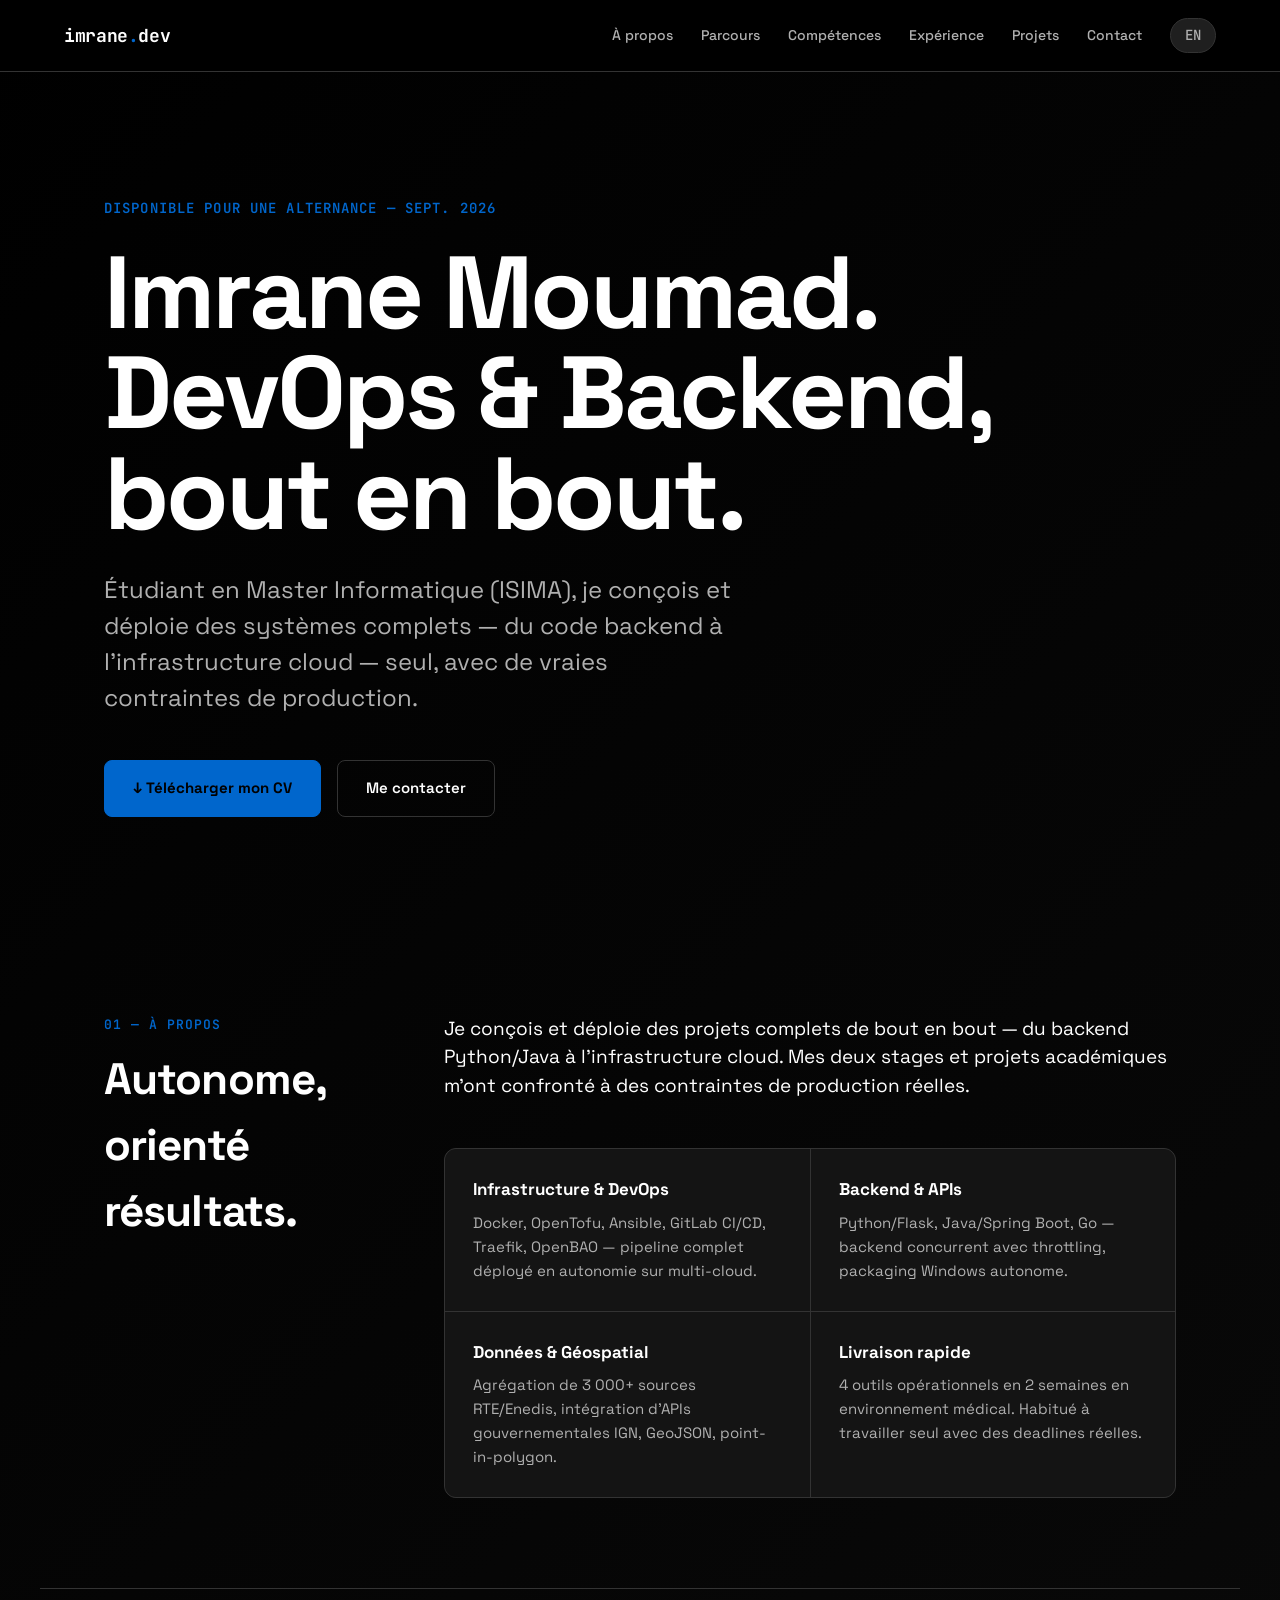
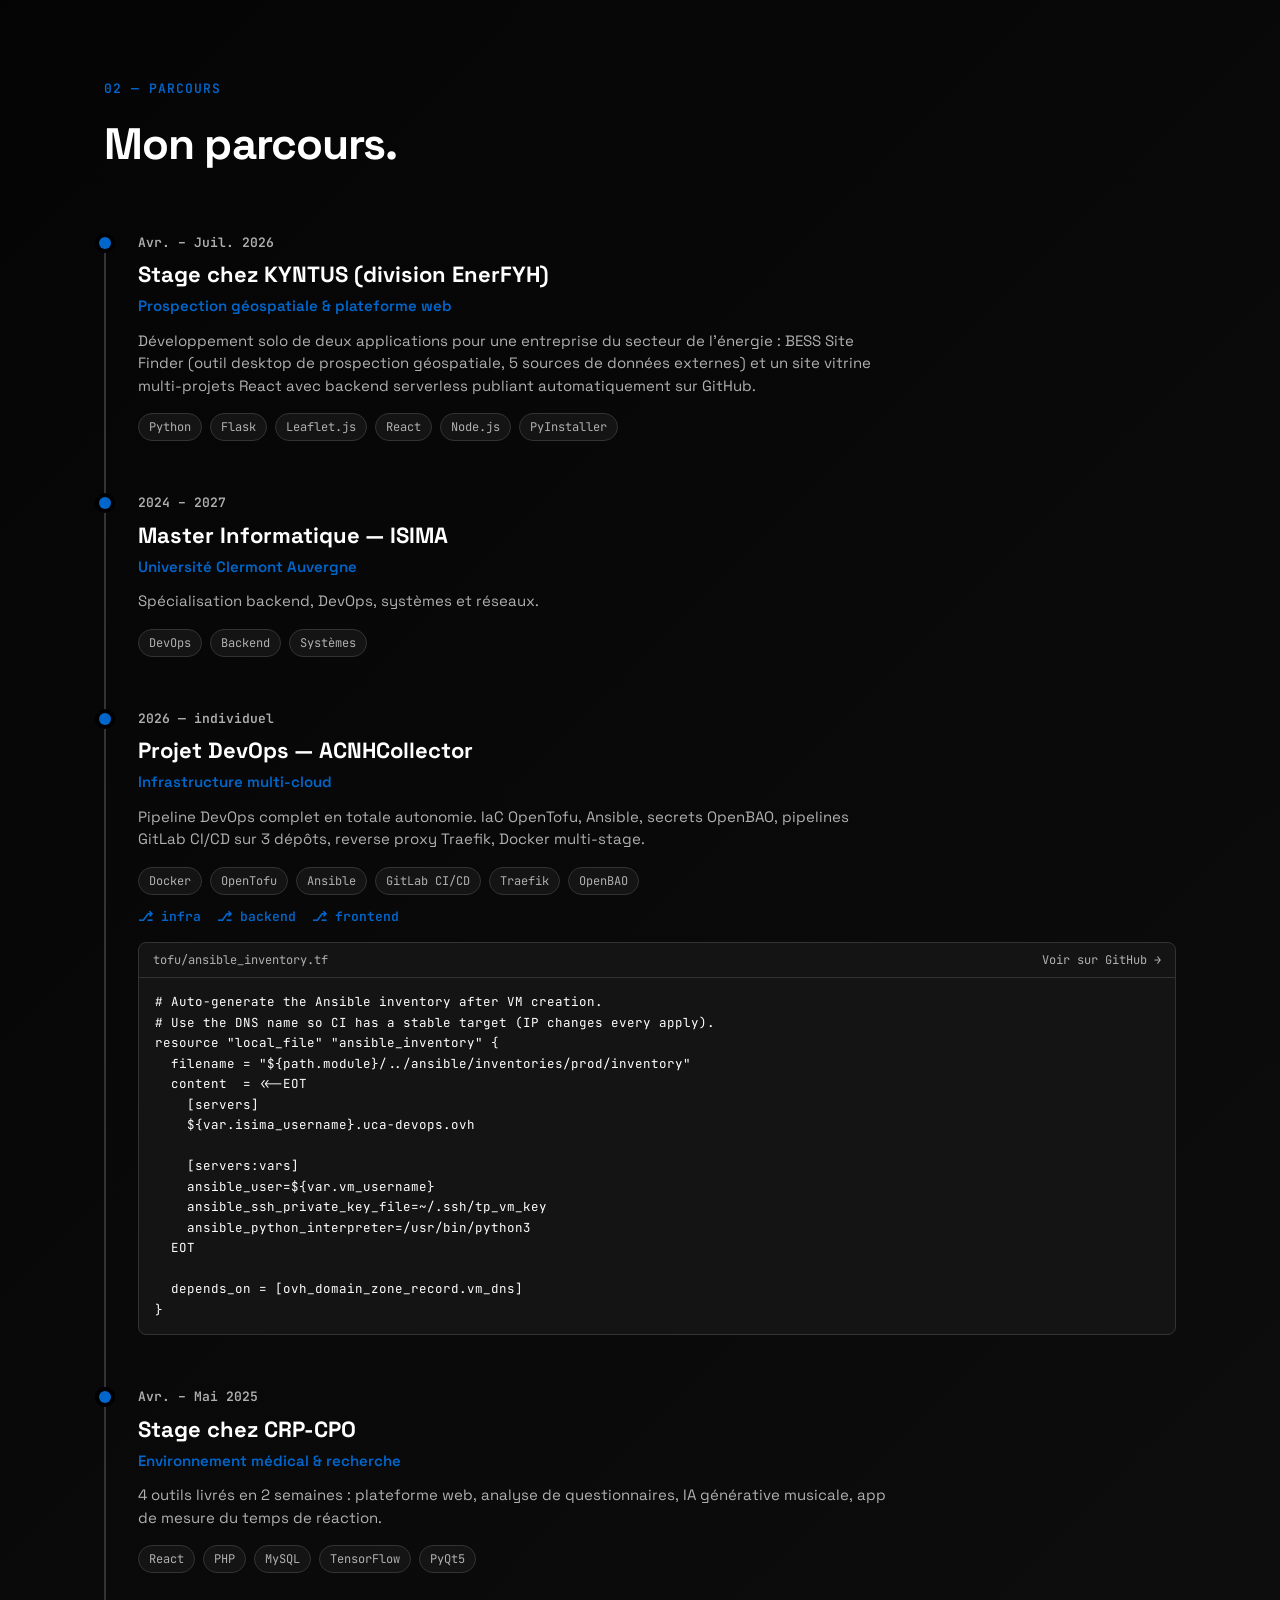
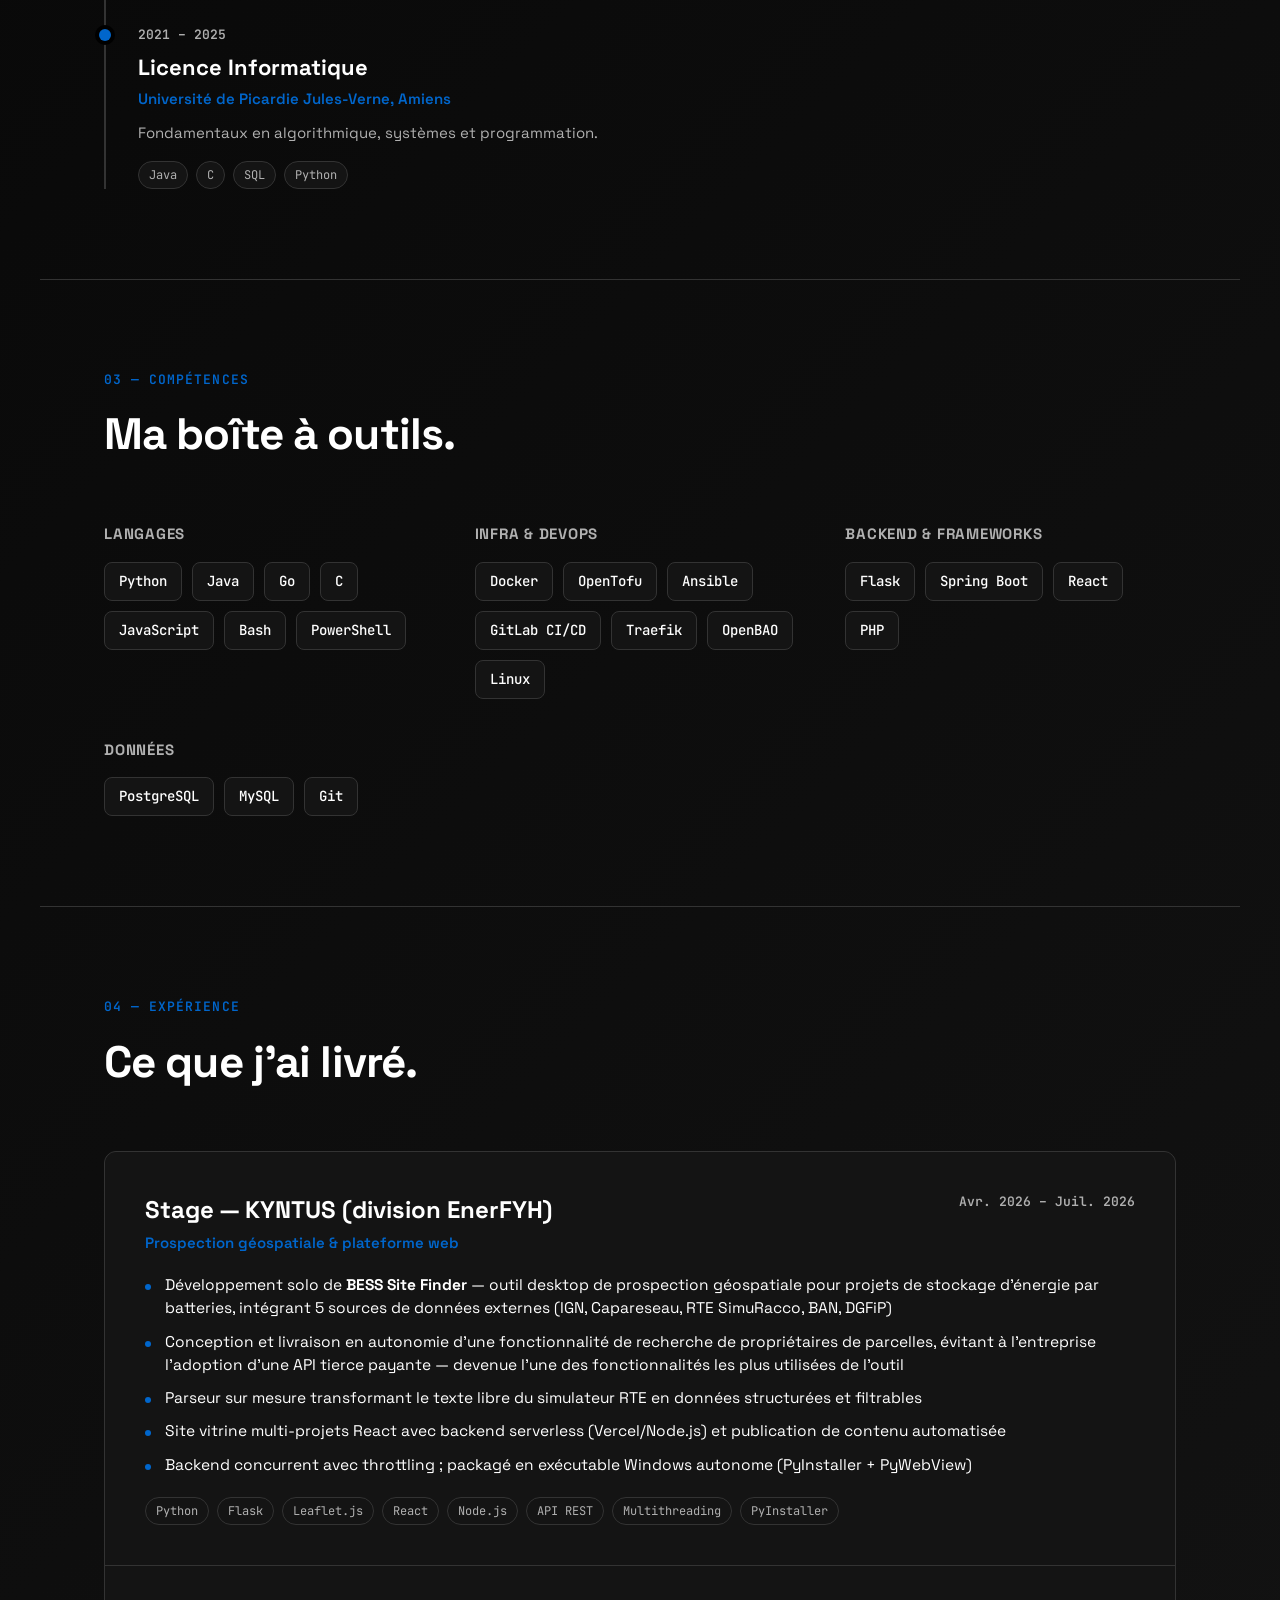
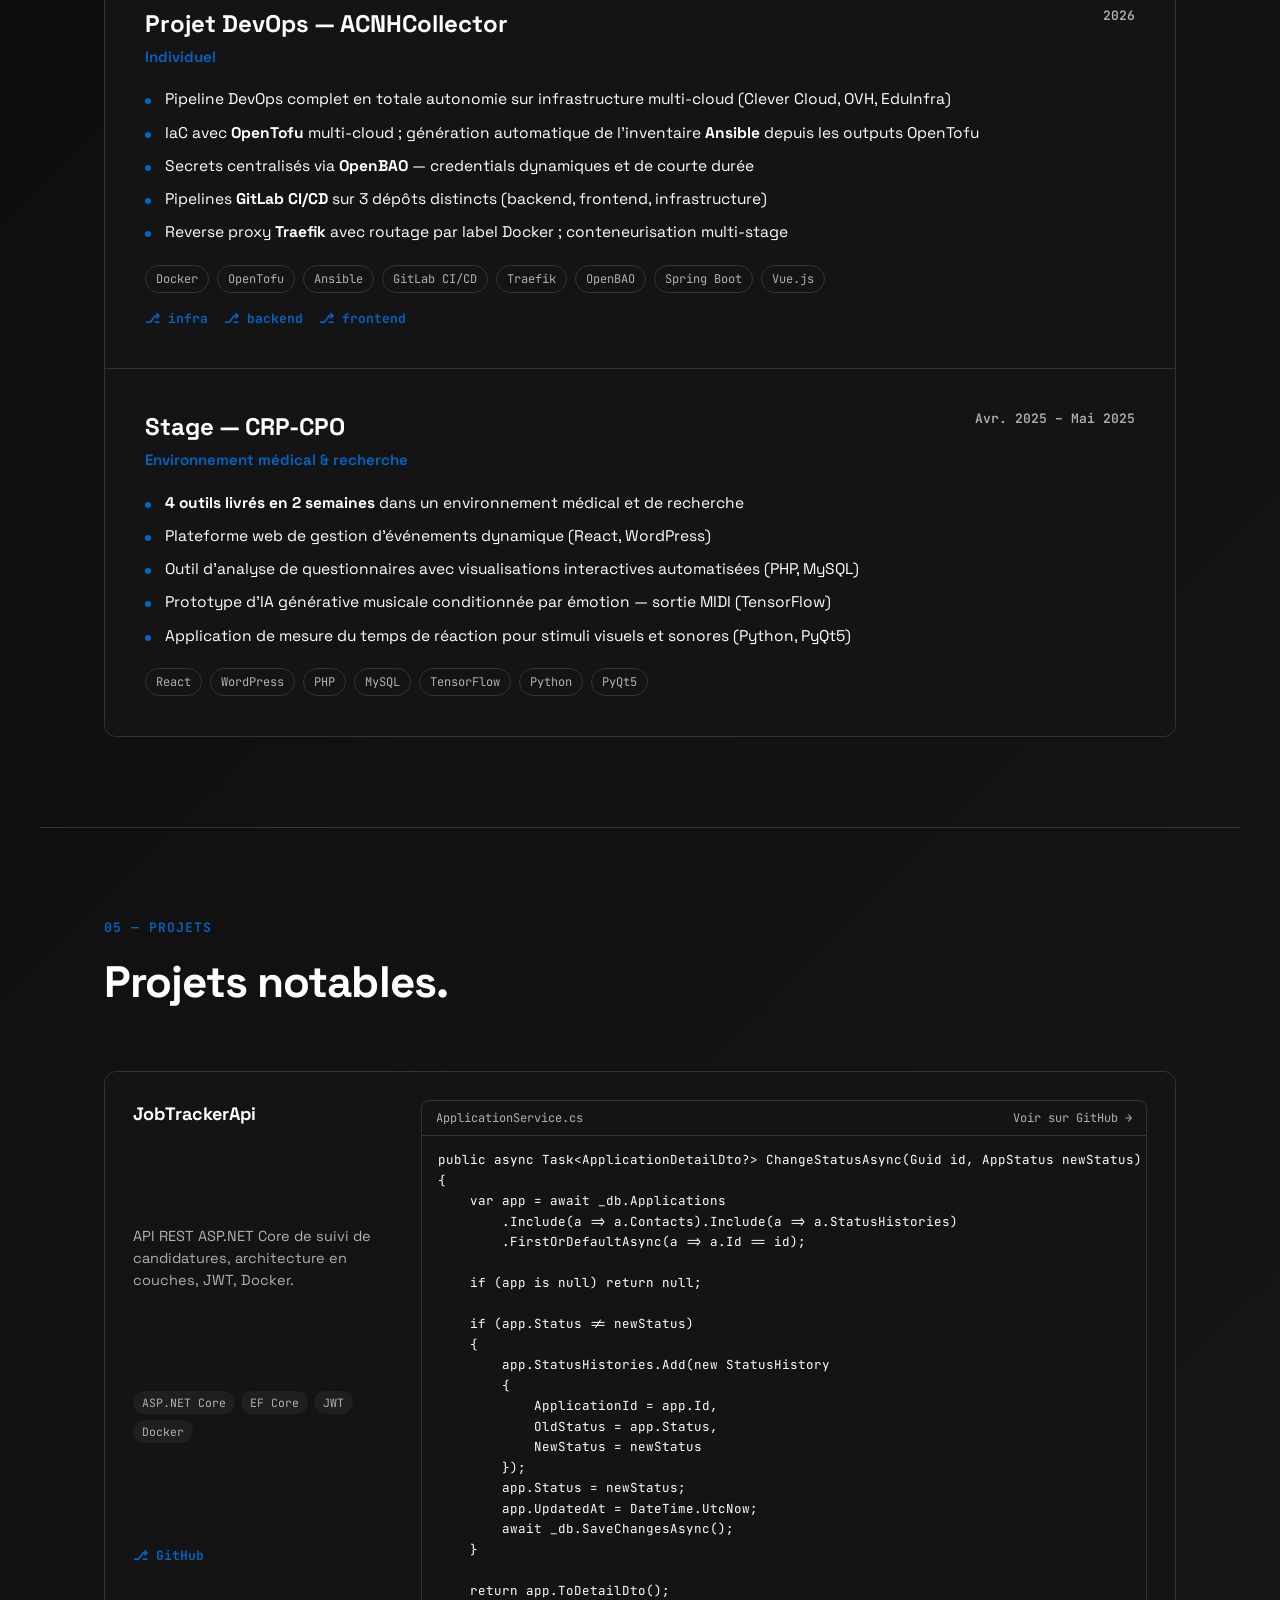
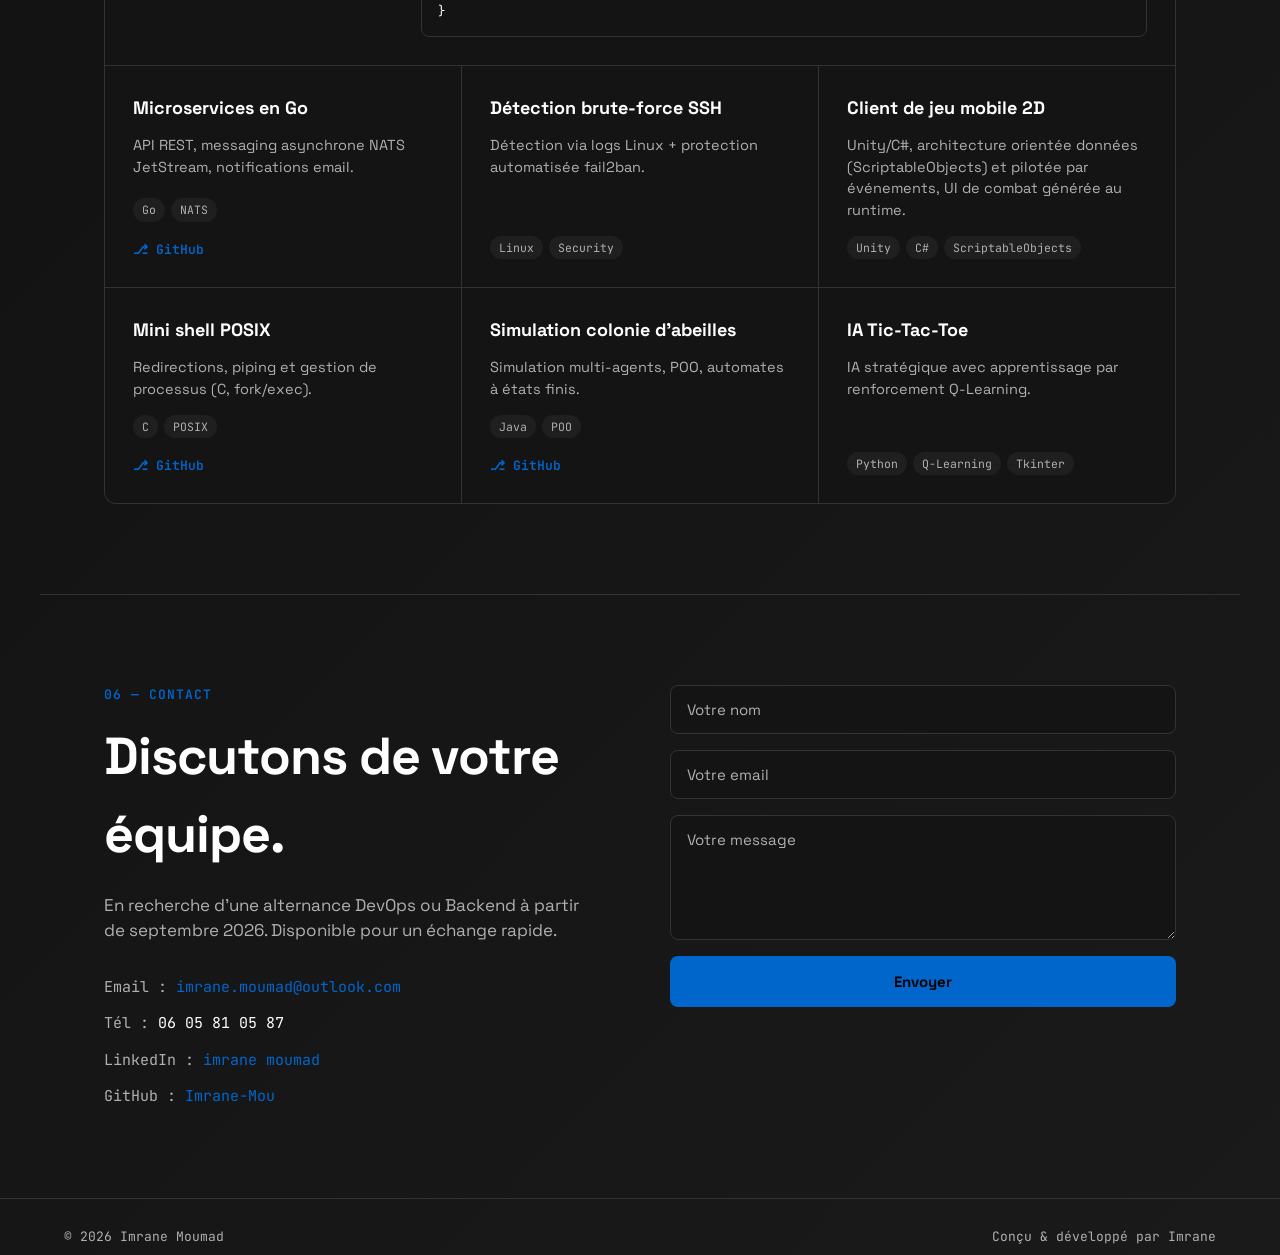
==== index.html @ 70c743f2 "Make JobTrackerApi card span full width so its code snippet doesn't stretch neighboring cards" ====
<!DOCTYPE html>
<html lang="fr">
<head>
  <meta charset="UTF-8">
  <meta name="viewport" content="width=device-width, initial-scale=1.0">
  <title>Imrane Moumad — DevOps & Backend | Portfolio</title>
  <link rel="preconnect" href="https://fonts.googleapis.com">
  <link rel="preconnect" href="https://fonts.gstatic.com" crossorigin>
  <link rel="stylesheet" href="https://fonts.googleapis.com/css2?family=Space+Grotesk:wght@400;500;600;700&family=JetBrains+Mono:wght@400;500;600;700&display=swap">
  <link rel="stylesheet" href="css/main.css">
  <link rel="icon" type="image/svg+xml" href="assets/images/favicon.svg">
  <link rel="canonical" href="https://imrane-mou.github.io/portfolio/" />
  <link rel="alternate" hreflang="fr" href="https://imrane-mou.github.io/portfolio/" />
  <link rel="alternate" hreflang="en" href="https://imrane-mou.github.io/portfolio/en/" />
  <!-- Open Graph / LinkedIn preview -->
  <meta property="og:type" content="website" />
  <meta property="og:url" content="https://imrane-mou.github.io/portfolio/" />
  <meta property="og:title" content="Imrane Moumad — DevOps & Backend | Alternance 2026" />
  <meta property="og:description" content="Étudiant Master Informatique ISIMA, spécialisé DevOps et Backend. Pipeline multi-cloud, Docker, OpenTofu, Ansible, GitLab CI/CD, Python, Java." />

  <!-- Twitter/general -->
  <meta name="description" content="Étudiant Master Informatique ISIMA, spécialisé DevOps et Backend. Pipeline multi-cloud, Docker, OpenTofu, Ansible, GitLab CI/CD, Python, Java." />
  <meta name="author" content="Imrane Moumad" />
</head>
<body>
  <button id="nav-toggle" aria-label="Ouvrir le menu" data-close-label="Fermer le menu" aria-expanded="false" aria-controls="nav-links">
    <span class="bar"></span>
    <span class="bar"></span>
    <span class="bar"></span>
  </button>
  <div class="markdown-body">

    <nav class="nav-menu" aria-label="Navigation principale">
      <a href="#top" class="nav-wordmark">imrane<span>.</span>dev</a>
      <div class="nav-links" id="nav-links">
        <a href="#about">À propos</a>
        <a href="#timeline">Parcours</a>
        <a href="#competences">Compétences</a>
        <a href="#experience">Expérience</a>
        <a href="#projects">Projets</a>
        <a href="#Contactez-moi">Contact</a>
        <a href="en/" class="lang-toggle">EN</a>
      </div>
    </nav>

    <header class="site-header" id="top">
      <div class="hero-badge">Disponible pour une alternance — Sept. 2026</div>
      <h1>Imrane Moumad. DevOps & Backend, bout en bout.</h1>
      <p class="hero-subtitle">Étudiant en Master Informatique (ISIMA), je conçois et déploie des systèmes complets — du code backend à l'infrastructure cloud — seul, avec de vraies contraintes de production.</p>
      <div class="hero-ctas">
        <a class="btn btn-primary" href="assets/docs/Imrane_Moumad_CV.pdf" download>↓ Télécharger mon CV</a>
        <a class="btn btn-outline" href="#Contactez-moi">Me contacter</a>
      </div>
    </header>

    <section id="about">
      <div class="about-layout">
        <div>
          <div class="section-eyebrow">01 — À propos</div>
          <h2 style="margin:0;">Autonome, orienté résultats.</h2>
        </div>
        <div>
          <p class="about-lead">Je conçois et déploie des projets complets de bout en bout — du backend Python/Java à l'infrastructure cloud. Mes deux stages et projets académiques m'ont confronté à des contraintes de production réelles.</p>

          <div class="about-grid">
            <div class="about-pill">
              <strong>Infrastructure & DevOps</strong>
              <span class="pill-desc">Docker, OpenTofu, Ansible, GitLab CI/CD, Traefik, OpenBAO — pipeline complet déployé en autonomie sur multi-cloud.</span>
            </div>
            <div class="about-pill">
              <strong>Backend & APIs</strong>
              <span class="pill-desc">Python/Flask, Java/Spring Boot, Go — backend concurrent avec throttling, packaging Windows autonome.</span>
            </div>
            <div class="about-pill">
              <strong>Données & Géospatial</strong>
              <span class="pill-desc">Agrégation de 3 000+ sources RTE/Enedis, intégration d'APIs gouvernementales IGN, GeoJSON, point-in-polygon.</span>
            </div>
            <div class="about-pill">
              <strong>Livraison rapide</strong>
              <span class="pill-desc">4 outils opérationnels en 2 semaines en environnement médical. Habitué à travailler seul avec des deadlines réelles.</span>
            </div>
          </div>
        </div>
      </div>
    </section>

    <section id="timeline">
      <div class="section-eyebrow">02 — Parcours</div>
      <h2>Mon parcours.</h2>

      <div class="timeline-items">

        <div class="timeline-item">
          <span class="timeline-dot"></span>
          <div class="timeline-date">Avr. – Juil. 2026</div>
          <div class="timeline-content">
            <h3>Stage chez KYNTUS (division EnerFYH)</h3>
            <div class="timeline-org">Prospection géospatiale & plateforme web</div>
            <p>Développement solo de deux applications pour une entreprise du secteur de l'énergie : BESS Site Finder (outil desktop de prospection géospatiale, 5 sources de données externes) et un site vitrine multi-projets React avec backend serverless publiant automatiquement sur GitHub.</p>
            <div class="timeline-tags">
              <span class="timeline-tag">Python</span>
              <span class="timeline-tag">Flask</span>
              <span class="timeline-tag">Leaflet.js</span>
              <span class="timeline-tag">React</span>
              <span class="timeline-tag">Node.js</span>
              <span class="timeline-tag">PyInstaller</span>
            </div>
          </div>
        </div>

        <div class="timeline-item">
          <span class="timeline-dot"></span>
          <div class="timeline-date">2024 – 2027</div>
          <div class="timeline-content">
            <h3>Master Informatique — ISIMA</h3>
            <div class="timeline-org">Université Clermont Auvergne</div>
            <p>Spécialisation backend, DevOps, systèmes et réseaux.</p>
            <div class="timeline-tags">
              <span class="timeline-tag">DevOps</span>
              <span class="timeline-tag">Backend</span>
              <span class="timeline-tag">Systèmes</span>
            </div>
          </div>
        </div>

        <div class="timeline-item">
          <span class="timeline-dot"></span>
          <div class="timeline-date">2026 — individuel</div>
          <div class="timeline-content">
            <h3>Projet DevOps — ACNHCollector</h3>
            <div class="timeline-org">Infrastructure multi-cloud</div>
            <p>Pipeline DevOps complet en totale autonomie. IaC OpenTofu, Ansible, secrets OpenBAO, pipelines GitLab CI/CD sur 3 dépôts, reverse proxy Traefik, Docker multi-stage.</p>
            <div class="timeline-tags">
              <span class="timeline-tag">Docker</span>
              <span class="timeline-tag">OpenTofu</span>
              <span class="timeline-tag">Ansible</span>
              <span class="timeline-tag">GitLab CI/CD</span>
              <span class="timeline-tag">Traefik</span>
              <span class="timeline-tag">OpenBAO</span>
            </div>
            <div class="timeline-links">
              <a href="https://github.com/Imrane-Mou/acnh-collector-infra" target="_blank" rel="noopener" class="repo-link">⎇ infra</a>
              <a href="https://github.com/Imrane-Mou/acnh-collector-backend" target="_blank" rel="noopener" class="repo-link">⎇ backend</a>
              <a href="https://github.com/Imrane-Mou/acnh-collector-frontend" target="_blank" rel="noopener" class="repo-link">⎇ frontend</a>
            </div>
            <div class="code-snippet">
              <div class="code-snippet-file">
                <span>tofu/ansible_inventory.tf</span>
                <a href="https://github.com/Imrane-Mou/acnh-collector-infra/blob/main/tofu/ansible_inventory.tf" target="_blank" rel="noopener">Voir sur GitHub →</a>
              </div>
              <pre><code># Auto-generate the Ansible inventory after VM creation.
# Use the DNS name so CI has a stable target (IP changes every apply).
resource "local_file" "ansible_inventory" {
  filename = "${path.module}/../ansible/inventories/prod/inventory"
  content  = &lt;&lt;-EOT
    [servers]
    ${var.isima_username}.uca-devops.ovh

    [servers:vars]
    ansible_user=${var.vm_username}
    ansible_ssh_private_key_file=~/.ssh/tp_vm_key
    ansible_python_interpreter=/usr/bin/python3
  EOT

  depends_on = [ovh_domain_zone_record.vm_dns]
}</code></pre>
            </div>
          </div>
        </div>

        <div class="timeline-item">
          <span class="timeline-dot"></span>
          <div class="timeline-date">Avr. – Mai 2025</div>
          <div class="timeline-content">
            <h3>Stage chez CRP-CPO</h3>
            <div class="timeline-org">Environnement médical & recherche</div>
            <p>4 outils livrés en 2 semaines : plateforme web, analyse de questionnaires, IA générative musicale, app de mesure du temps de réaction.</p>
            <div class="timeline-tags">
              <span class="timeline-tag">React</span>
              <span class="timeline-tag">PHP</span>
              <span class="timeline-tag">MySQL</span>
              <span class="timeline-tag">TensorFlow</span>
              <span class="timeline-tag">PyQt5</span>
            </div>
          </div>
        </div>

        <div class="timeline-item">
          <span class="timeline-dot"></span>
          <div class="timeline-date">2021 – 2025</div>
          <div class="timeline-content">
            <h3>Licence Informatique</h3>
            <div class="timeline-org">Université de Picardie Jules-Verne, Amiens</div>
            <p>Fondamentaux en algorithmique, systèmes et programmation.</p>
            <div class="timeline-tags">
              <span class="timeline-tag">Java</span>
              <span class="timeline-tag">C</span>
              <span class="timeline-tag">SQL</span>
              <span class="timeline-tag">Python</span>
            </div>
          </div>
        </div>

      </div>
    </section>

    <section id="competences">
      <div class="section-eyebrow">03 — Compétences</div>
      <h2>Ma boîte à outils.</h2>

      <div class="skills-grid">
        <div>
          <div class="skill-group-name">Langages</div>
          <div class="skill-pills">
            <span class="skill-pill">Python</span>
            <span class="skill-pill">Java</span>
            <span class="skill-pill">Go</span>
            <span class="skill-pill">C</span>
            <span class="skill-pill">JavaScript</span>
            <span class="skill-pill">Bash</span>
            <span class="skill-pill">PowerShell</span>
          </div>
        </div>
        <div>
          <div class="skill-group-name">Infra & DevOps</div>
          <div class="skill-pills">
            <span class="skill-pill">Docker</span>
            <span class="skill-pill">OpenTofu</span>
            <span class="skill-pill">Ansible</span>
            <span class="skill-pill">GitLab CI/CD</span>
            <span class="skill-pill">Traefik</span>
            <span class="skill-pill">OpenBAO</span>
            <span class="skill-pill">Linux</span>
          </div>
        </div>
        <div>
          <div class="skill-group-name">Backend & Frameworks</div>
          <div class="skill-pills">
            <span class="skill-pill">Flask</span>
            <span class="skill-pill">Spring Boot</span>
            <span class="skill-pill">React</span>
            <span class="skill-pill">PHP</span>
          </div>
        </div>
        <div>
          <div class="skill-group-name">Données</div>
          <div class="skill-pills">
            <span class="skill-pill">PostgreSQL</span>
            <span class="skill-pill">MySQL</span>
            <span class="skill-pill">Git</span>
          </div>
        </div>
      </div>
    </section>

    <section id="experience">
      <div class="section-eyebrow">04 — Expérience</div>
      <h2>Ce que j'ai livré.</h2>

      <div class="exp-list">
        <div class="subsection">
          <div class="job-header">
            <div>
              <span class="job-title">Stage — KYNTUS (division EnerFYH)</span>
              <div class="job-org">Prospection géospatiale & plateforme web</div>
            </div>
            <span class="job-date">Avr. 2026 – Juil. 2026</span>
          </div>
          <ul class="card-container">
            <li class="card">Développement solo de <strong>BESS Site Finder</strong> — outil desktop de prospection géospatiale pour projets de stockage d'énergie par batteries, intégrant 5 sources de données externes (IGN, Capareseau, RTE SimuRacco, BAN, DGFiP)</li>
            <li class="card">Conception et livraison en autonomie d'une fonctionnalité de recherche de propriétaires de parcelles, évitant à l'entreprise l'adoption d'une API tierce payante — devenue l'une des fonctionnalités les plus utilisées de l'outil</li>
            <li class="card">Parseur sur mesure transformant le texte libre du simulateur RTE en données structurées et filtrables</li>
            <li class="card">Site vitrine multi-projets React avec backend serverless (Vercel/Node.js) et publication de contenu automatisée</li>
            <li class="card">Backend concurrent avec throttling ; packagé en exécutable Windows autonome (PyInstaller + PyWebView)</li>
          </ul>
          <div class="exp-tags">
            <span class="exp-tag">Python</span>
            <span class="exp-tag">Flask</span>
            <span class="exp-tag">Leaflet.js</span>
            <span class="exp-tag">React</span>
            <span class="exp-tag">Node.js</span>
            <span class="exp-tag">API REST</span>
            <span class="exp-tag">Multithreading</span>
            <span class="exp-tag">PyInstaller</span>
          </div>
        </div>

        <div class="subsection">
          <div class="job-header">
            <div>
              <span class="job-title">Projet DevOps — ACNHCollector</span>
              <div class="job-org">Individuel</div>
            </div>
            <span class="job-date">2026</span>
          </div>
          <ul class="card-container">
            <li class="card">Pipeline DevOps complet en totale autonomie sur infrastructure multi-cloud (Clever Cloud, OVH, EduInfra)</li>
            <li class="card">IaC avec <strong>OpenTofu</strong> multi-cloud ; génération automatique de l'inventaire <strong>Ansible</strong> depuis les outputs OpenTofu</li>
            <li class="card">Secrets centralisés via <strong>OpenBAO</strong> — credentials dynamiques et de courte durée</li>
            <li class="card">Pipelines <strong>GitLab CI/CD</strong> sur 3 dépôts distincts (backend, frontend, infrastructure)</li>
            <li class="card">Reverse proxy <strong>Traefik</strong> avec routage par label Docker ; conteneurisation multi-stage</li>
          </ul>
          <div class="exp-tags">
            <span class="exp-tag">Docker</span>
            <span class="exp-tag">OpenTofu</span>
            <span class="exp-tag">Ansible</span>
            <span class="exp-tag">GitLab CI/CD</span>
            <span class="exp-tag">Traefik</span>
            <span class="exp-tag">OpenBAO</span>
            <span class="exp-tag">Spring Boot</span>
            <span class="exp-tag">Vue.js</span>
          </div>
          <div class="timeline-links" style="margin-top:16px;">
            <a href="https://github.com/Imrane-Mou/acnh-collector-infra" target="_blank" rel="noopener" class="repo-link">⎇ infra</a>
            <a href="https://github.com/Imrane-Mou/acnh-collector-backend" target="_blank" rel="noopener" class="repo-link">⎇ backend</a>
            <a href="https://github.com/Imrane-Mou/acnh-collector-frontend" target="_blank" rel="noopener" class="repo-link">⎇ frontend</a>
          </div>
        </div>

        <div class="subsection">
          <div class="job-header">
            <div>
              <span class="job-title">Stage — CRP-CPO</span>
              <div class="job-org">Environnement médical & recherche</div>
            </div>
            <span class="job-date">Avr. 2025 – Mai 2025</span>
          </div>
          <ul class="card-container">
            <li class="card"><strong>4 outils livrés en 2 semaines</strong> dans un environnement médical et de recherche</li>
            <li class="card">Plateforme web de gestion d'événements dynamique (React, WordPress)</li>
            <li class="card">Outil d'analyse de questionnaires avec visualisations interactives automatisées (PHP, MySQL)</li>
            <li class="card">Prototype d'IA générative musicale conditionnée par émotion — sortie MIDI (TensorFlow)</li>
            <li class="card">Application de mesure du temps de réaction pour stimuli visuels et sonores (Python, PyQt5)</li>
          </ul>
          <div class="exp-tags">
            <span class="exp-tag">React</span>
            <span class="exp-tag">WordPress</span>
            <span class="exp-tag">PHP</span>
            <span class="exp-tag">MySQL</span>
            <span class="exp-tag">TensorFlow</span>
            <span class="exp-tag">Python</span>
            <span class="exp-tag">PyQt5</span>
          </div>
        </div>
      </div>
    </section>

    <section id="projects">
      <div class="section-eyebrow">05 — Projets</div>
      <h2>Projets notables.</h2>

      <div class="projects-grid">
        <div class="project-card project-card-featured">
          <div class="project-name">JobTrackerApi</div>
          <div class="project-desc">API REST ASP.NET Core de suivi de candidatures, architecture en couches, JWT, Docker.</div>
          <div class="project-tags">
            <span class="project-tag">ASP.NET Core</span>
            <span class="project-tag">EF Core</span>
            <span class="project-tag">JWT</span>
            <span class="project-tag">Docker</span>
          </div>
          <div class="code-snippet">
            <div class="code-snippet-file">
              <span>ApplicationService.cs</span>
              <a href="https://github.com/Imrane-Mou/JobTrackerApi/blob/main/JobTrackerApi/Services/ApplicationService.cs" target="_blank" rel="noopener">Voir sur GitHub →</a>
            </div>
            <pre><code>public async Task&lt;ApplicationDetailDto?&gt; ChangeStatusAsync(Guid id, AppStatus newStatus)
{
    var app = await _db.Applications
        .Include(a => a.Contacts).Include(a => a.StatusHistories)
        .FirstOrDefaultAsync(a => a.Id == id);

    if (app is null) return null;

    if (app.Status != newStatus)
    {
        app.StatusHistories.Add(new StatusHistory
        {
            ApplicationId = app.Id,
            OldStatus = app.Status,
            NewStatus = newStatus
        });
        app.Status = newStatus;
        app.UpdatedAt = DateTime.UtcNow;
        await _db.SaveChangesAsync();
    }

    return app.ToDetailDto();
}</code></pre>
          </div>
          <a href="https://github.com/Imrane-Mou/JobTrackerApi" target="_blank" rel="noopener" class="project-link">⎇ GitHub</a>
        </div>
        <div class="project-card">
          <div class="project-name">Microservices en Go</div>
          <div class="project-desc">API REST, messaging asynchrone NATS JetStream, notifications email.</div>
          <div class="project-tags">
            <span class="project-tag">Go</span>
            <span class="project-tag">NATS</span>
          </div>
          <a href="https://github.com/Imrane-Mou/middleware_project" target="_blank" rel="noopener" class="project-link">⎇ GitHub</a>
        </div>
        <div class="project-card">
          <div class="project-name">Détection brute-force SSH</div>
          <div class="project-desc">Détection via logs Linux + protection automatisée fail2ban.</div>
          <div class="project-tags">
            <span class="project-tag">Linux</span>
            <span class="project-tag">Security</span>
          </div>
        </div>
        <div class="project-card">
          <div class="project-name">Client de jeu mobile 2D</div>
          <div class="project-desc">Unity/C#, architecture orientée données (ScriptableObjects) et pilotée par événements, UI de combat générée au runtime.</div>
          <div class="project-tags">
            <span class="project-tag">Unity</span>
            <span class="project-tag">C#</span>
            <span class="project-tag">ScriptableObjects</span>
          </div>
        </div>
        <div class="project-card">
          <div class="project-name">Mini shell POSIX</div>
          <div class="project-desc">Redirections, piping et gestion de processus (C, fork/exec).</div>
          <div class="project-tags">
            <span class="project-tag">C</span>
            <span class="project-tag">POSIX</span>
          </div>
          <a href="https://github.com/Imrane-Mou/miniShell" target="_blank" rel="noopener" class="project-link">⎇ GitHub</a>
        </div>
        <div class="project-card">
          <div class="project-name">Simulation colonie d'abeilles</div>
          <div class="project-desc">Simulation multi-agents, POO, automates à états finis.</div>
          <div class="project-tags">
            <span class="project-tag">Java</span>
            <span class="project-tag">POO</span>
          </div>
          <a href="https://github.com/Imrane-Mou/bee_simulation" target="_blank" rel="noopener" class="project-link">⎇ GitHub</a>
        </div>
        <div class="project-card">
          <div class="project-name">IA Tic-Tac-Toe</div>
          <div class="project-desc">IA stratégique avec apprentissage par renforcement Q-Learning.</div>
          <div class="project-tags">
            <span class="project-tag">Python</span>
            <span class="project-tag">Q-Learning</span>
            <span class="project-tag">Tkinter</span>
          </div>
        </div>
      </div>
    </section>

    <section id="Contactez-moi">
      <script src="https://cdn.emailjs.com/dist/email.min.js"></script>
      <script>
        (function(){
          emailjs.init("o69sO5k1CFloNLs3X");
        })();
      </script>

      <div class="contact-layout">
        <div>
          <div class="section-eyebrow">06 — Contact</div>
          <h2>Discutons de votre équipe.</h2>
          <p class="contact-lead">En recherche d'une alternance DevOps ou Backend à partir de septembre 2026. Disponible pour un échange rapide.</p>
          <div class="contact-details">
            <div><span class="label">Email : </span><a href="mailto:imrane.moumad@outlook.com" data-copied-msg="Email copié !">imrane.moumad@outlook.com</a></div>
            <div><span class="label">Tél : </span><span>06 05 81 05 87</span></div>
            <div><span class="label">LinkedIn : </span><a href="https://www.linkedin.com/in/imrane-moumad-b1a4b32b6" target="_blank" rel="noopener">imrane moumad</a></div>
            <div><span class="label">GitHub : </span><a href="https://github.com/Imrane-Mou" target="_blank" rel="noopener">Imrane-Mou</a></div>
          </div>
        </div>
        <form class="contact-form" data-error-msg="Erreur : ">
          <label for="contact-name" class="sr-only">Votre nom</label>
          <input id="contact-name" type="text" name="name" placeholder="Votre nom" required />
          <label for="contact-email" class="sr-only">Votre email</label>
          <input id="contact-email" type="email" name="email" placeholder="Votre email" required />
          <label for="contact-message" class="sr-only">Votre message</label>
          <textarea id="contact-message" name="message" placeholder="Votre message" rows="5" required></textarea>
          <button type="submit" data-sent-label="Message envoyé ✓">Envoyer</button>
        </form>
      </div>
    </section>

    <script async src="https://www.googletagmanager.com/gtag/js?id=G-LNCPGXM4EH"></script>
    <script>
      window.dataLayer = window.dataLayer || [];
      function gtag(){dataLayer.push(arguments);}
      gtag('js', new Date());
      gtag('config', 'G-LNCPGXM4EH');
    </script>

    <footer class="site-footer">
      <div>© 2026 Imrane Moumad</div>
      <div>Conçu & développé par Imrane</div>
    </footer>

    <script src="js/main.js"></script>
  </div>
</body>
</html>
---- css/main.css ----
/* ============================================================
   Imrane Moumad — Portfolio (dark, developer-focused redesign)
   ============================================================ */

:root {
  --bg: #000000;
  --bg2: #141414;
  --bg3: #1f1f1f;
  --line: #333333;
  --fg: #ffffff;
  --muted: #b0b0b0;
  --accent: #0066cc;
  --accent2: #3399ff;

  --font-body: 'Space Grotesk', sans-serif;
  --font-mono: 'JetBrains Mono', monospace;
}

* { box-sizing: border-box; }

.sr-only {
  position: absolute;
  width: 1px;
  height: 1px;
  padding: 0;
  margin: -1px;
  overflow: hidden;
  clip: rect(0, 0, 0, 0);
  white-space: nowrap;
  border: 0;
}

html { scroll-behavior: smooth; }

body {
  margin: 0;
  background: linear-gradient(135deg, var(--bg), #1a1a1a);
  color: var(--fg);
  font-family: var(--font-body);
  line-height: 1.5;
  overflow-x: hidden;
}

::selection { background: var(--accent); color: var(--bg); }

a { color: var(--accent); text-decoration: none; }
a:hover { color: #79aafc; }

img { max-width: 100%; }

@keyframes fadeUp {
  from { opacity: 0; transform: translateY(16px); }
  to   { opacity: 1; transform: translateY(0); }
}

.markdown-body {
  max-width: none;
  margin: 0;
  padding: 0;
}

/* ---------------- NAV ---------------- */

nav.nav-menu {
  position: sticky;
  top: 0;
  z-index: 50;
  display: flex;
  align-items: center;
  justify-content: space-between;
  gap: 24px;
  padding: 18px 5vw;
  background: rgba(0, 0, 0, 0.88);
  backdrop-filter: blur(10px);
  -webkit-backdrop-filter: blur(10px);
  border-bottom: 1px solid var(--line);
}

.nav-wordmark {
  font-family: var(--font-mono);
  font-weight: 700;
  font-size: 18px;
  letter-spacing: -0.02em;
  color: var(--fg);
  white-space: nowrap;
}
.nav-wordmark span { color: var(--accent); }

.nav-links {
  display: flex;
  align-items: center;
  gap: 28px;
  flex-wrap: wrap;
}

.nav-links a {
  color: var(--muted);
  font-size: 14px;
  font-weight: 500;
}
.nav-links a:hover,
.nav-links a.active { color: var(--fg); }

.lang-toggle {
  font-family: var(--font-mono);
  font-size: 13px;
  font-weight: 600;
  background: var(--bg3);
  color: var(--fg);
  border: 1px solid var(--line);
  border-radius: 100px;
  padding: 6px 14px;
  cursor: pointer;
  transition: border-color 0.15s ease, color 0.15s ease;
}
.lang-toggle:hover { border-color: var(--accent); color: var(--accent); }

#nav-toggle {
  display: none;
  flex-direction: column;
  justify-content: center;
  gap: 5px;
  width: 36px;
  height: 36px;
  background: var(--bg3);
  border: 1px solid var(--accent);
  border-radius: 8px;
  cursor: pointer;
  position: fixed;
  top: 16px;
  right: 5vw;
  z-index: 60;
}
#nav-toggle .bar {
  display: block;
  width: 18px;
  height: 2px;
  margin: 0 auto;
  background: var(--fg);
  transition: transform 0.2s ease, opacity 0.2s ease;
}

/* ---------------- SECTIONS (shared) ---------------- */

section {
  padding: 10vh 5vw;
  max-width: 1200px;
  margin: 0 auto;
  border-top: 1px solid var(--line);
}

section:first-of-type,
header.site-header {
  border-top: none;
}

.section-eyebrow {
  font-family: var(--font-mono);
  color: var(--accent);
  font-size: 13px;
  font-weight: 600;
  letter-spacing: 0.08em;
  text-transform: uppercase;
  margin-bottom: 12px;
}

section h2 {
  font-size: clamp(32px, 4vw, 44px);
  font-weight: 700;
  letter-spacing: -0.02em;
  margin: 0 0 56px;
}

/* ---------------- HERO ---------------- */

header.site-header {
  position: relative;
  padding: 14vh 5vw 12vh;
  max-width: 1200px;
  margin: 0 auto;
  overflow: hidden;
}

.hero-badge {
  font-family: var(--font-mono);
  color: var(--accent);
  font-size: 14px;
  font-weight: 600;
  letter-spacing: 0.08em;
  text-transform: uppercase;
  margin-bottom: 24px;
  animation: fadeUp 0.6s ease both;
}

header.site-header h1 {
  font-size: clamp(48px, 8vw, 104px);
  font-weight: 700;
  line-height: 0.98;
  letter-spacing: -0.03em;
  margin: 0 0 28px;
  max-width: 16ch;
  animation: fadeUp 0.6s ease 0.05s both;
}

.hero-subtitle {
  font-size: clamp(18px, 2vw, 24px);
  color: var(--muted);
  max-width: 640px;
  margin: 0 0 44px;
  animation: fadeUp 0.6s ease 0.1s both;
}

.hero-ctas {
  display: flex;
  gap: 16px;
  flex-wrap: wrap;
  animation: fadeUp 0.6s ease 0.15s both;
}

.btn {
  display: inline-flex;
  align-items: center;
  gap: 10px;
  font-weight: 700;
  font-size: 15px;
  padding: 16px 28px;
  border-radius: 8px;
  cursor: pointer;
  transition: opacity 0.15s ease, border-color 0.15s ease, color 0.15s ease;
}

.btn-primary {
  background: var(--accent);
  color: var(--bg);
  border: 1px solid var(--accent);
}
.btn-primary:hover { opacity: 0.88; color: var(--bg); }

.btn-outline {
  background: transparent;
  color: var(--fg);
  font-weight: 600;
  border: 1px solid var(--line);
}
.btn-outline:hover { border-color: var(--accent); color: var(--accent); }

/* ---------------- ABOUT ---------------- */

.about-layout {
  display: grid;
  grid-template-columns: 280px 1fr;
  gap: 60px;
}

.about-lead {
  font-size: 19px;
  color: var(--fg);
  max-width: 70ch;
  margin: 0 0 48px;
}

.about-grid {
  display: grid;
  grid-template-columns: repeat(2, 1fr);
  gap: 1px;
  background: var(--line);
  border: 1px solid var(--line);
  border-radius: 12px;
  overflow: hidden;
}

.about-pill {
  background: var(--bg2);
  padding: 28px;
}
.about-pill strong {
  display: block;
  font-weight: 700;
  font-size: 17px;
  margin-bottom: 8px;
}
.about-pill span,
.about-pill .pill-desc {
  color: var(--muted);
  font-size: 15px;
}

/* ---------------- TIMELINE ---------------- */

.timeline-items {
  position: relative;
  padding-left: 32px;
  border-left: 2px solid var(--line);
}

.timeline-item {
  position: relative;
  padding-bottom: 52px;
}
.timeline-item:last-child { padding-bottom: 0; }

.timeline-dot {
  position: absolute;
  left: -39px;
  top: 4px;
  width: 12px;
  height: 12px;
  border-radius: 50%;
  background: var(--accent);
  box-shadow: 0 0 0 4px var(--bg);
}

.timeline-date {
  font-family: var(--font-mono);
  color: var(--muted);
  font-size: 13px;
  font-weight: 600;
  margin-bottom: 6px;
}

.timeline-content h3 {
  font-size: 22px;
  font-weight: 700;
  margin: 0 0 4px;
}

.timeline-org {
  color: var(--accent);
  font-size: 15px;
  font-weight: 600;
  margin-bottom: 12px;
}

.timeline-content p {
  color: var(--muted);
  font-size: 15px;
  max-width: 75ch;
  margin: 0 0 16px;
}

.timeline-tags,
.exp-tags {
  display: flex;
  gap: 8px;
  flex-wrap: wrap;
}

.timeline-tag,
.exp-tag {
  font-family: var(--font-mono);
  font-size: 12px;
  color: var(--muted);
  background: var(--bg2);
  border: 1px solid var(--line);
  padding: 4px 10px;
  border-radius: 100px;
}

.timeline-links {
  display: flex;
  gap: 16px;
  margin-top: 12px;
  flex-wrap: wrap;
}

.repo-link {
  font-family: var(--font-mono);
  font-size: 13px;
  font-weight: 600;
}

/* ---------------- CODE SNIPPET ---------------- */

.code-snippet {
  margin-top: 16px;
  background: var(--bg2);
  border: 1px solid var(--line);
  border-radius: 8px;
  overflow: hidden;
}

.code-snippet-file {
  display: flex;
  justify-content: space-between;
  align-items: center;
  gap: 12px;
  padding: 8px 14px;
  border-bottom: 1px solid var(--line);
  font-family: var(--font-mono);
  font-size: 12px;
  color: var(--muted);
}

.code-snippet-file a { color: var(--muted); }
.code-snippet-file a:hover { color: var(--accent); }

.code-snippet pre {
  margin: 0;
  padding: 14px 16px;
  overflow-x: auto;
}

.code-snippet code {
  font-family: var(--font-mono);
  font-size: 12.5px;
  line-height: 1.6;
  color: var(--fg);
  white-space: pre;
}

/* ---------------- SKILLS ---------------- */

.skills-grid {
  display: grid;
  grid-template-columns: repeat(auto-fit, minmax(260px, 1fr));
  gap: 40px;
}

.skill-group-name {
  font-size: 15px;
  font-weight: 700;
  color: var(--muted);
  text-transform: uppercase;
  letter-spacing: 0.05em;
  margin-bottom: 16px;
}

.skill-pills {
  display: flex;
  flex-wrap: wrap;
  gap: 10px;
}

.skill-pill {
  font-family: var(--font-mono);
  font-size: 14px;
  font-weight: 500;
  background: var(--bg2);
  border: 1px solid var(--line);
  color: var(--fg);
  padding: 8px 14px;
  border-radius: 8px;
  transition: border-color 0.15s ease, color 0.15s ease;
}
.skill-pill:hover { border-color: var(--accent); color: var(--accent); }

/* ---------------- EXPERIENCE ---------------- */

.exp-list {
  display: flex;
  flex-direction: column;
  gap: 1px;
  background: var(--line);
  border: 1px solid var(--line);
  border-radius: 12px;
  overflow: hidden;
}

.subsection {
  background: var(--bg2);
  padding: 40px;
}

.job-header {
  display: flex;
  justify-content: space-between;
  align-items: flex-start;
  flex-wrap: wrap;
  gap: 12px;
  margin-bottom: 20px;
}

.job-title {
  display: block;
  font-size: 24px;
  font-weight: 700;
  margin: 0 0 4px;
}

.job-org {
  color: var(--accent);
  font-size: 15px;
  font-weight: 600;
}

.job-date {
  font-family: var(--font-mono);
  color: var(--muted);
  font-size: 13px;
  font-weight: 600;
  white-space: nowrap;
}

.card-container {
  list-style: none;
  margin: 0 0 20px;
  padding: 0;
  display: flex;
  flex-direction: column;
  gap: 10px;
  color: var(--fg);
  font-size: 15.5px;
}
.card-container .card {
  padding-left: 20px;
  position: relative;
}
.card-container .card::before {
  content: '';
  position: absolute;
  left: 0;
  top: 10px;
  width: 6px;
  height: 6px;
  border-radius: 50%;
  background: var(--accent);
}

.card-link {
  margin-left: 10px;
  font-family: var(--font-mono);
  font-size: 13px;
  font-weight: 600;
}

/* ---------------- PROJECTS ---------------- */

.projects-grid {
  display: grid;
  grid-template-columns: repeat(auto-fit, minmax(320px, 1fr));
  gap: 1px;
  background: var(--line);
  border: 1px solid var(--line);
  border-radius: 12px;
  overflow: hidden;
}

.project-card {
  background: var(--bg2);
  padding: 28px;
  display: flex;
  flex-direction: column;
  gap: 14px;
}

.project-card-featured {
  grid-column: 1 / -1;
}

@media (min-width: 720px) {
  .project-card-featured {
    display: grid;
    grid-template-columns: 260px 1fr;
    gap: 28px;
    align-items: start;
  }
  .project-card-featured .code-snippet {
    grid-column: 2;
    grid-row: 1 / span 4;
    margin-top: 0;
  }
}

.project-name {
  font-weight: 700;
  font-size: 18px;
}

.project-desc {
  color: var(--muted);
  font-size: 14.5px;
  flex: 1;
}

.project-tags {
  display: flex;
  gap: 6px;
  flex-wrap: wrap;
}

.project-tag {
  font-family: var(--font-mono);
  font-size: 11.5px;
  color: var(--muted);
  background: var(--bg3);
  padding: 3px 9px;
  border-radius: 100px;
}

.project-link {
  font-family: var(--font-mono);
  font-size: 13px;
  font-weight: 600;
  margin-top: 4px;
}

/* ---------------- CONTACT ---------------- */

.contact-layout {
  display: grid;
  grid-template-columns: 1fr 1fr;
  gap: 60px;
}

.contact-layout h2 {
  font-size: clamp(32px, 4.5vw, 52px);
  margin: 0 0 20px;
}

.contact-lead {
  color: var(--muted);
  font-size: 17px;
  max-width: 44ch;
  margin: 0 0 32px;
}

.contact-details {
  display: flex;
  flex-direction: column;
  gap: 14px;
  font-family: var(--font-mono);
  font-size: 15px;
}
.contact-details .label { color: var(--muted); }

form.contact-form {
  display: flex;
  flex-direction: column;
  gap: 16px;
}

form.contact-form input,
form.contact-form textarea {
  background: var(--bg2);
  border: 1px solid var(--line);
  color: var(--fg);
  font-family: var(--font-body);
  font-size: 15px;
  padding: 14px 16px;
  border-radius: 8px;
  width: 100%;
}
form.contact-form textarea { resize: vertical; }
form.contact-form input:focus,
form.contact-form textarea:focus {
  outline: none;
  border-color: var(--accent);
}
form.contact-form input::placeholder,
form.contact-form textarea::placeholder { color: var(--muted); }

form.contact-form button {
  background: var(--accent);
  color: var(--bg);
  font-family: var(--font-body);
  font-weight: 700;
  font-size: 15px;
  padding: 16px;
  border: none;
  border-radius: 8px;
  cursor: pointer;
  transition: opacity 0.15s ease;
}
form.contact-form button:hover { opacity: 0.88; }
form.contact-form button.sent { background: var(--accent2); }

/* ---------------- FOOTER ---------------- */

footer.site-footer {
  padding: 28px 5vw;
  border-top: 1px solid var(--line);
  display: flex;
  justify-content: space-between;
  align-items: center;
  flex-wrap: wrap;
  gap: 12px;
  font-family: var(--font-mono);
  font-size: 13px;
  color: var(--muted);
}
footer.site-footer a { color: var(--muted); }
footer.site-footer a:hover { color: var(--accent); }

/* ---------------- SCROLL PROGRESS / BACK TO TOP ---------------- */

#scroll-progress {
  position: fixed;
  top: 0;
  left: 0;
  height: 3px;
  width: 0%;
  background: linear-gradient(to right, var(--accent), var(--accent2));
  z-index: 999;
  transition: width 0.1s linear;
}

#back-to-top {
  position: fixed;
  bottom: 30px;
  right: 30px;
  width: 44px;
  height: 44px;
  display: none;
  align-items: center;
  justify-content: center;
  background: var(--accent);
  color: var(--bg);
  border: none;
  border-radius: 8px;
  cursor: pointer;
  font-size: 1.2rem;
  font-family: var(--font-mono);
  z-index: 1000;
  transition: opacity 0.15s ease, transform 0.15s ease;
}
#back-to-top:hover { opacity: 0.88; transform: translateY(-3px); }

/* ---------------- REVEAL ON SCROLL ---------------- */

section, .subsection, .timeline-item, .project-card {
  opacity: 0;
  transform: translateY(16px);
  transition: opacity 0.6s ease, transform 0.6s ease;
}
section.visible, .subsection.visible, .timeline-item.visible, .project-card.visible {
  opacity: 1;
  transform: translateY(0);
}
header.site-header { opacity: 1; transform: none; }

/* ---------------- RESPONSIVE ---------------- */

@media (max-width: 860px) {
  .about-layout,
  .contact-layout { grid-template-columns: 1fr; gap: 32px; }

  .nav-links {
    position: fixed;
    top: 0;
    right: 0;
    height: 100vh;
    width: min(320px, 80vw);
    background: var(--bg2);
    border-left: 1px solid var(--line);
    flex-direction: column;
    align-items: flex-start;
    gap: 20px;
    padding: 90px 32px 32px;
    transform: translateX(100%);
    transition: transform 0.25s ease;
    z-index: 55;
  }
  nav.nav-menu.open .nav-links { transform: translateX(0); }

  #nav-toggle { display: flex; }
  nav.nav-menu.open #nav-toggle .bar:nth-child(1) { transform: translateY(7px) rotate(45deg); }
  nav.nav-menu.open #nav-toggle .bar:nth-child(2) { opacity: 0; }
  nav.nav-menu.open #nav-toggle .bar:nth-child(3) { transform: translateY(-7px) rotate(-45deg); }

  .lang-toggle { order: -1; }
}

@media (max-width: 640px) {
  section { padding: 8vh 6vw; }
  header.site-header { padding: 16vh 6vw 8vh; }
  .subsection, .about-pill, .project-card { padding: 22px; }
  .job-header { flex-direction: column; }
}
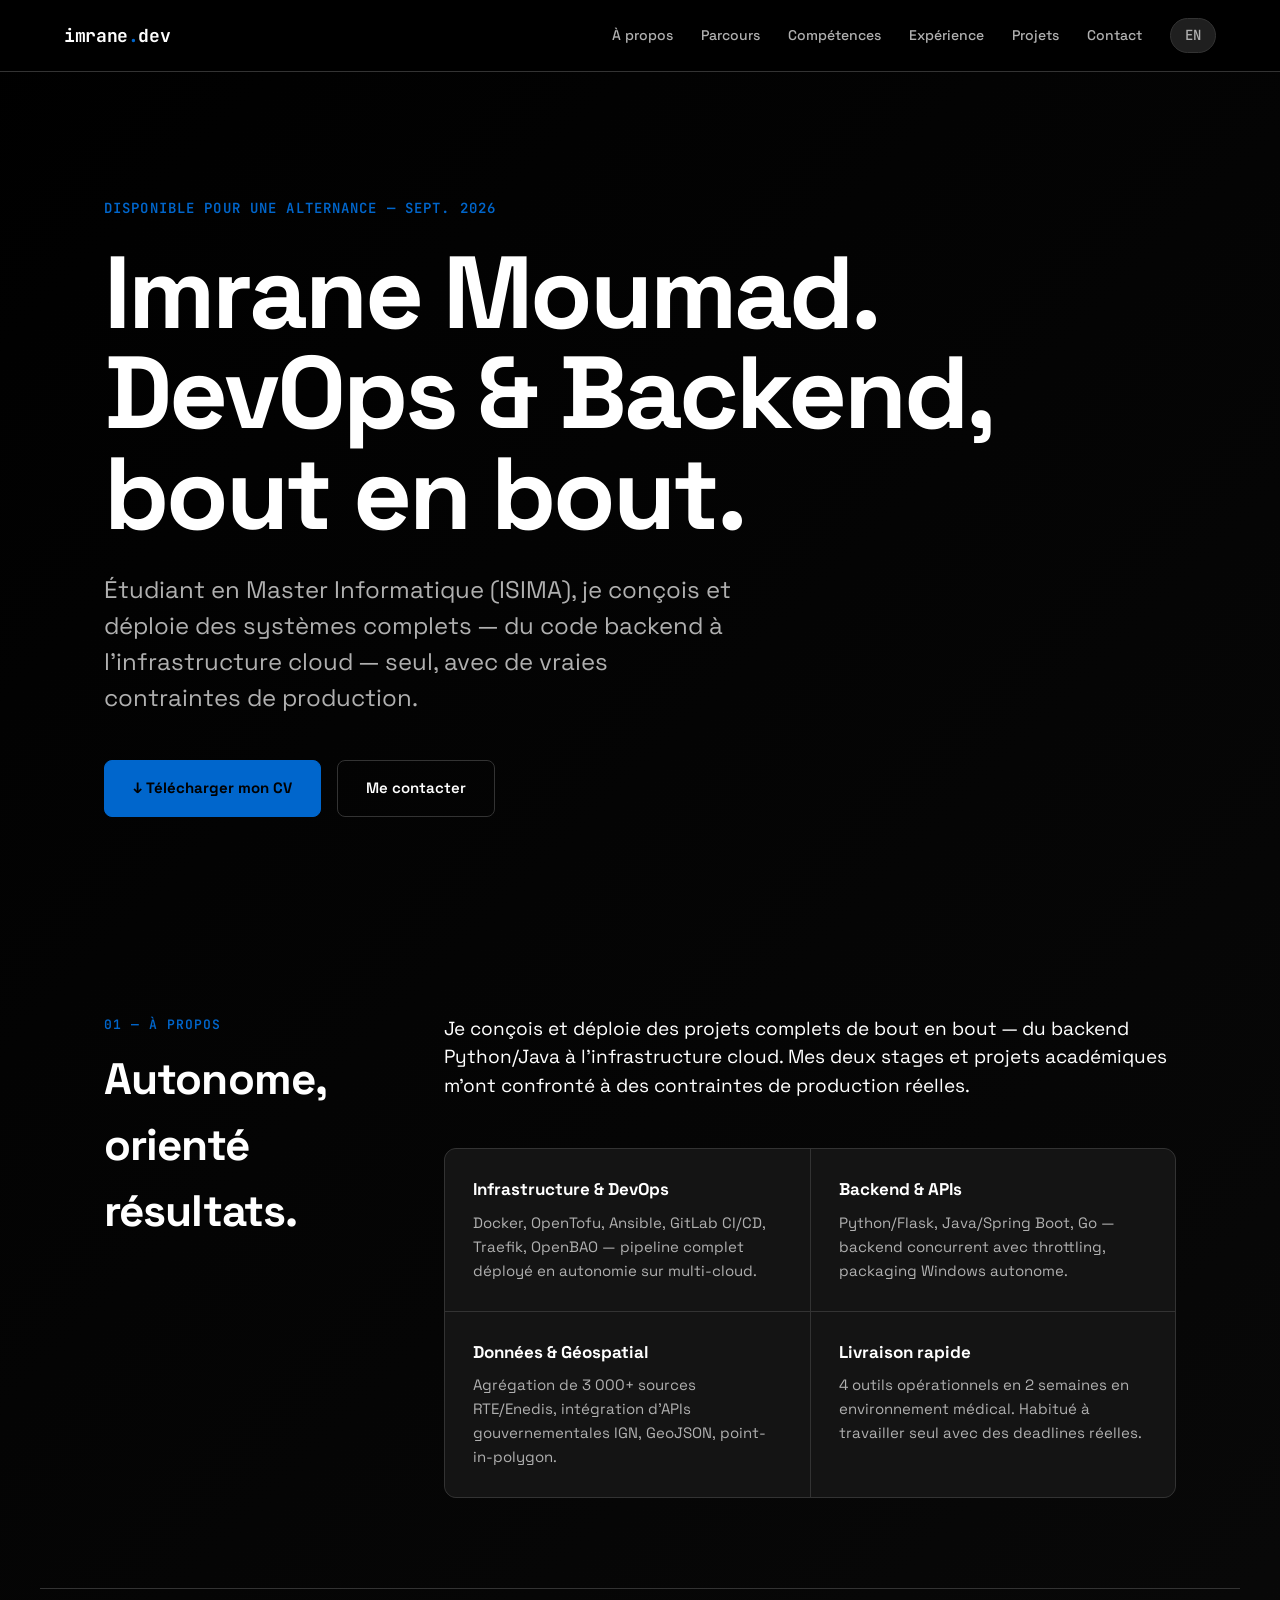
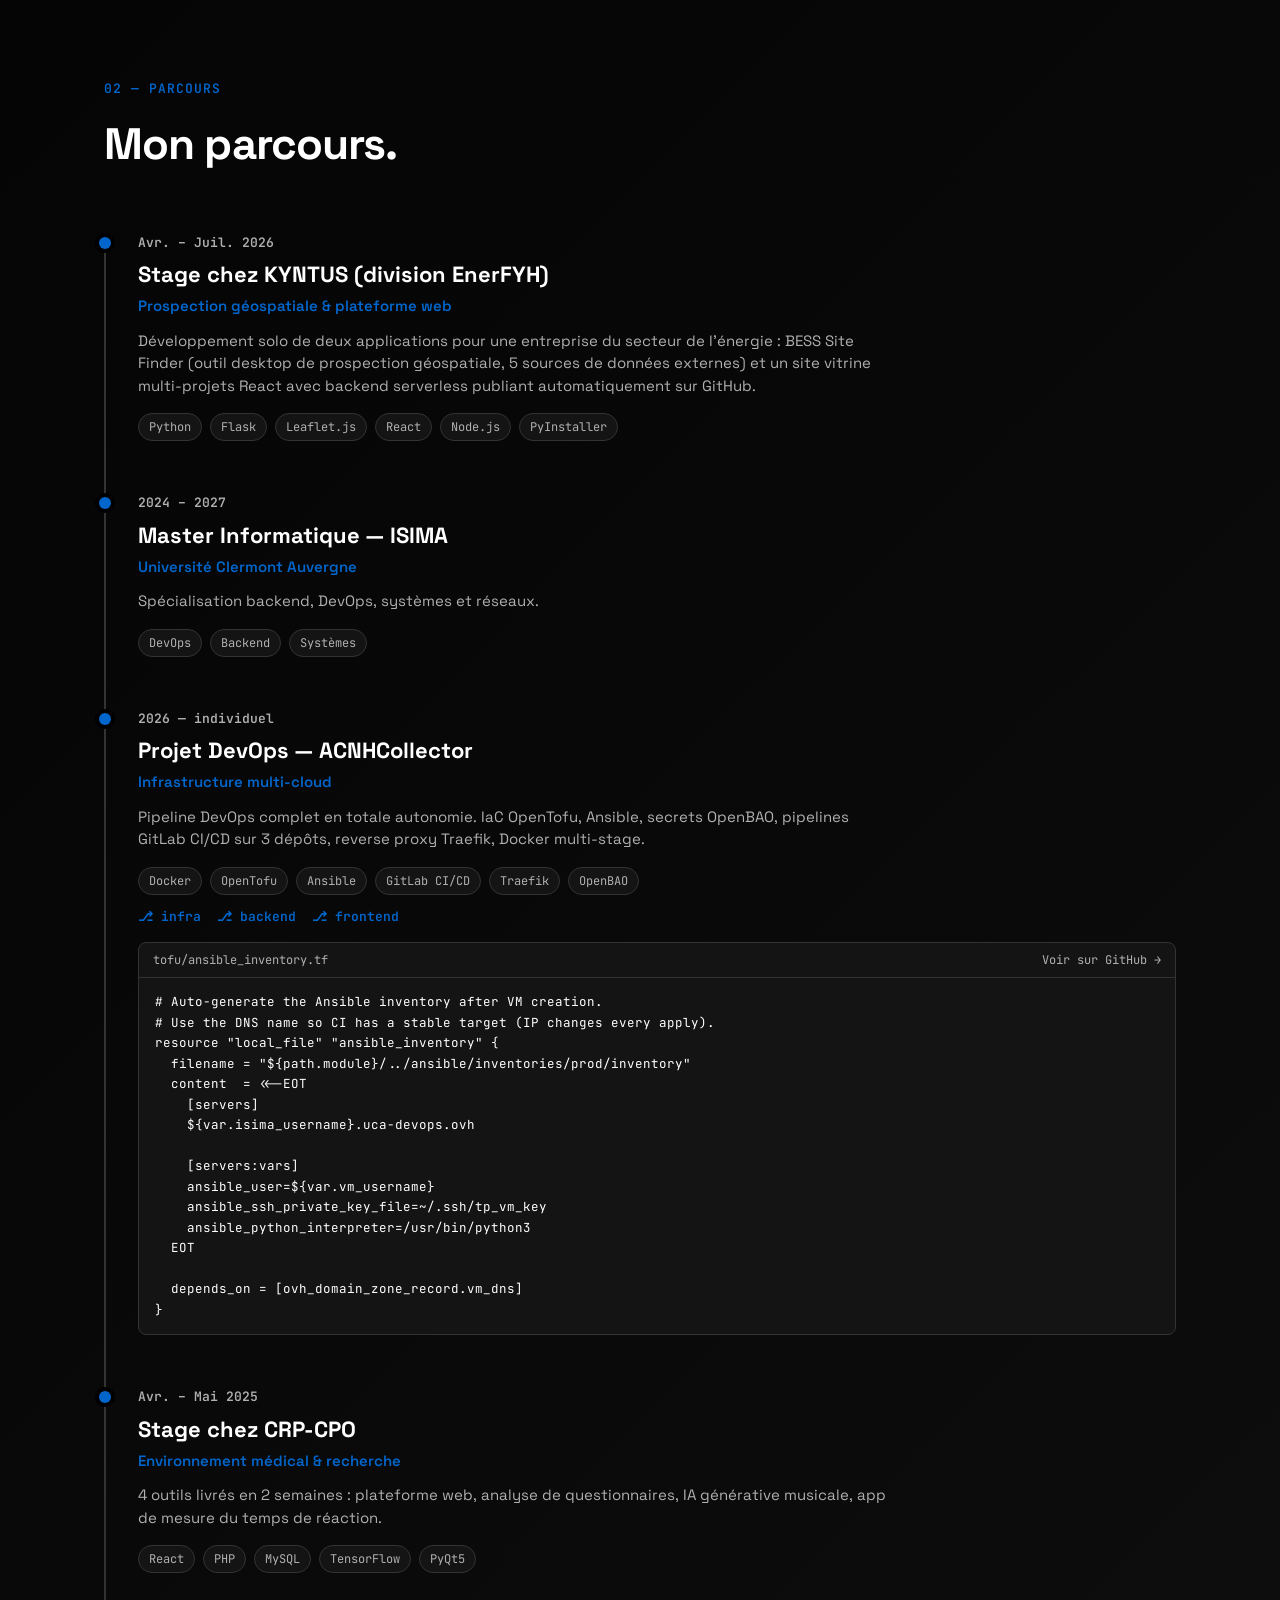
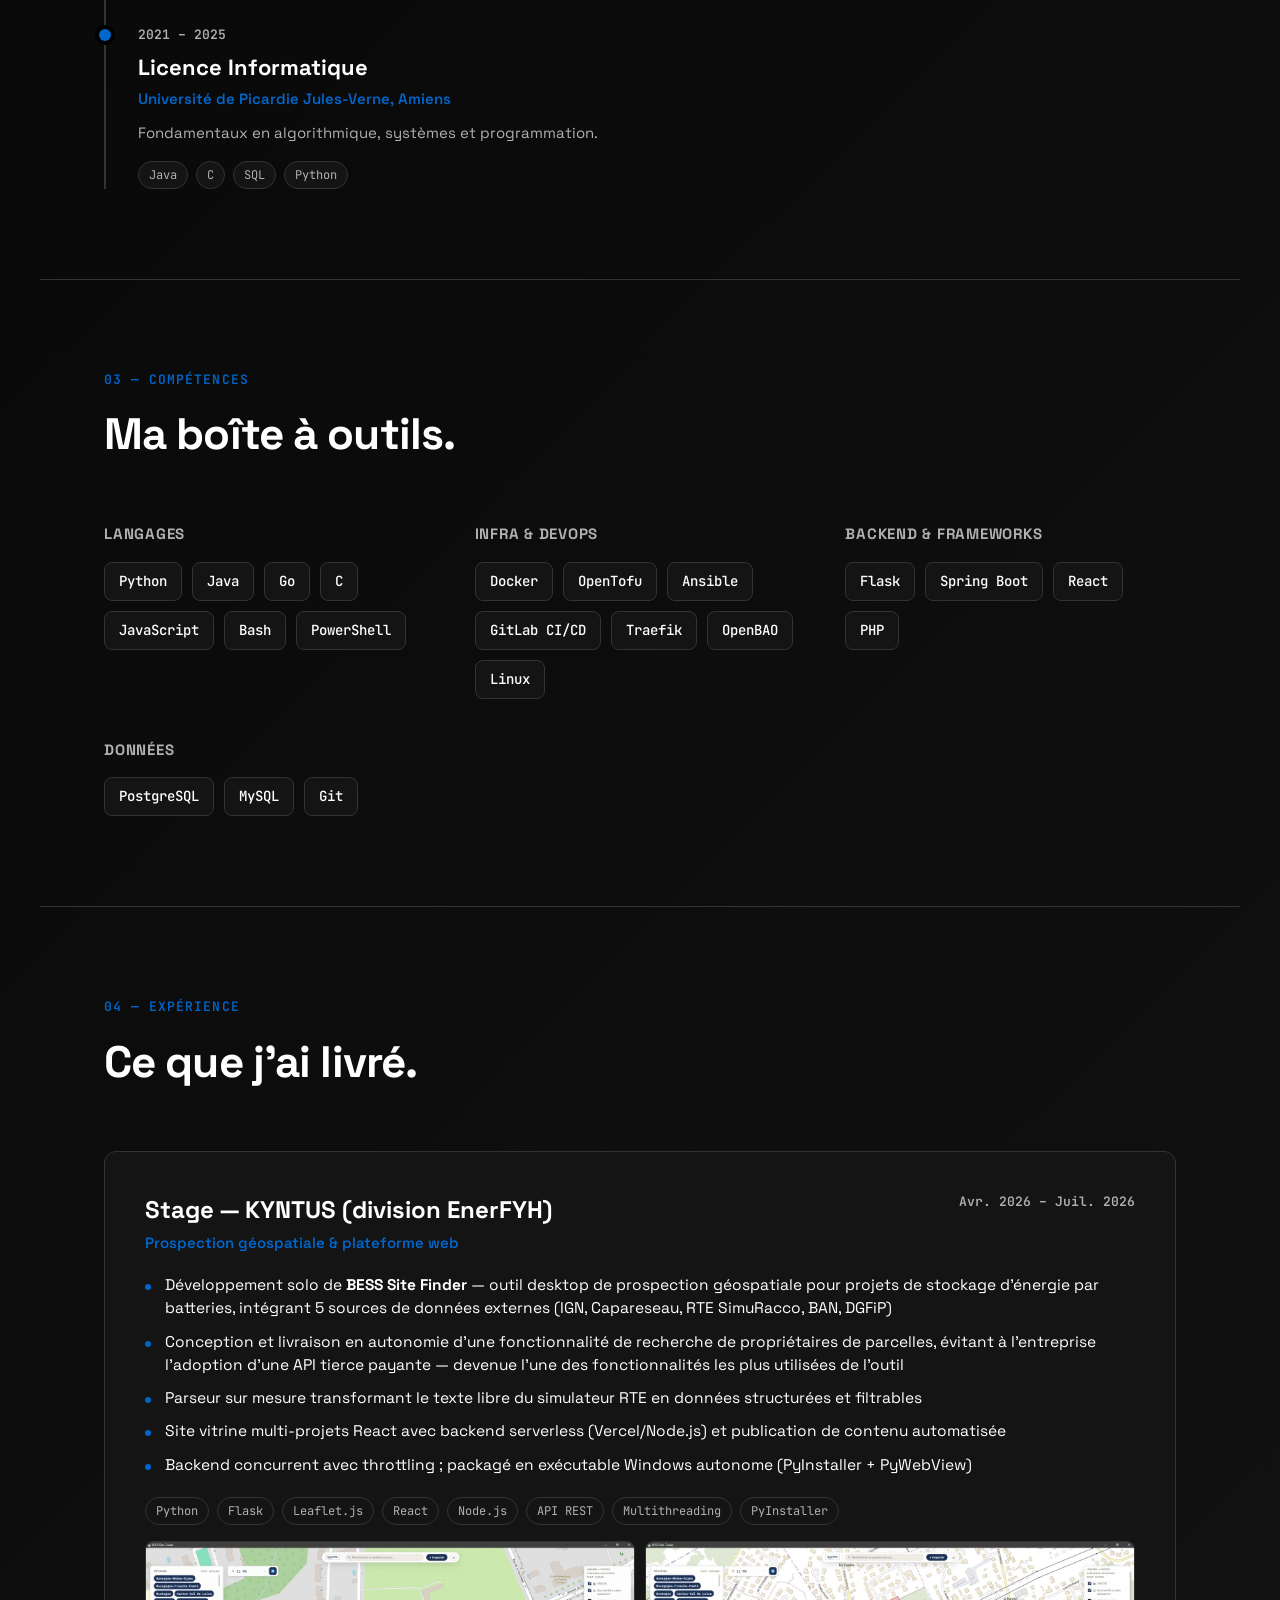
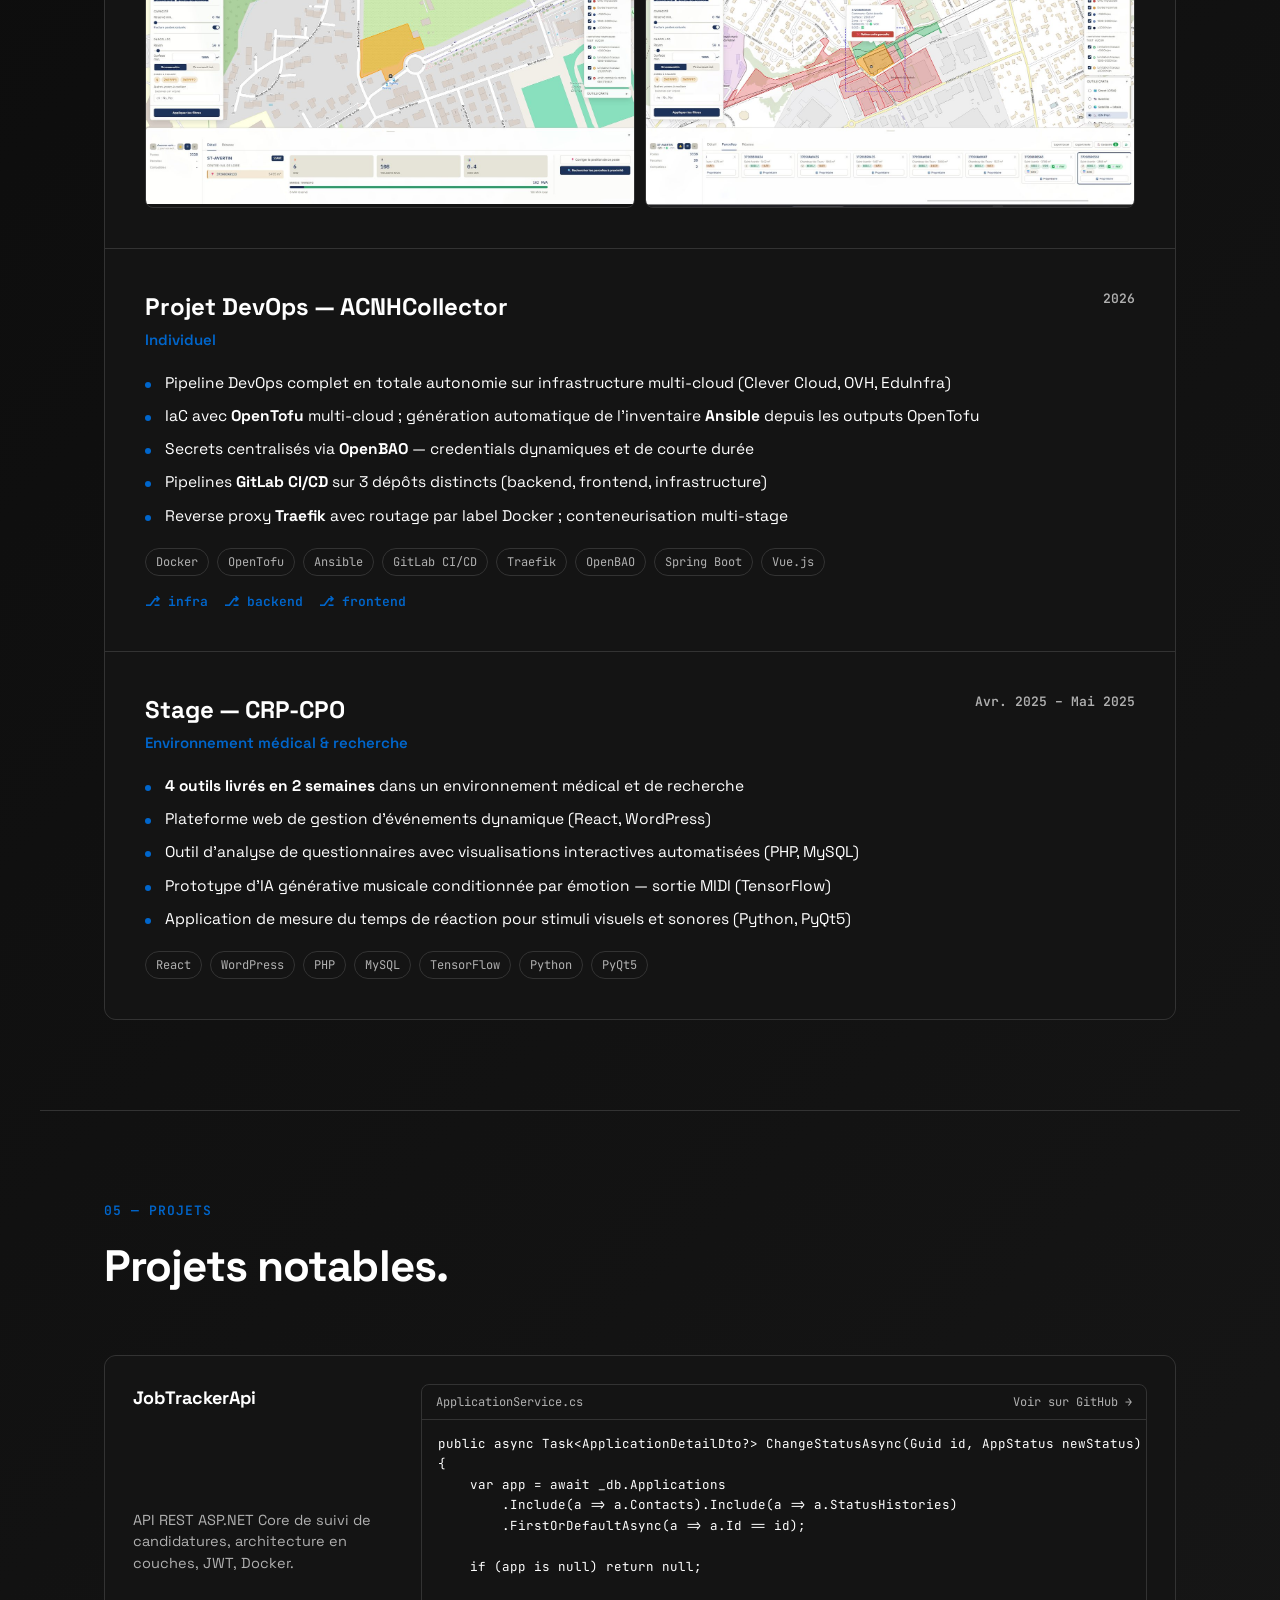
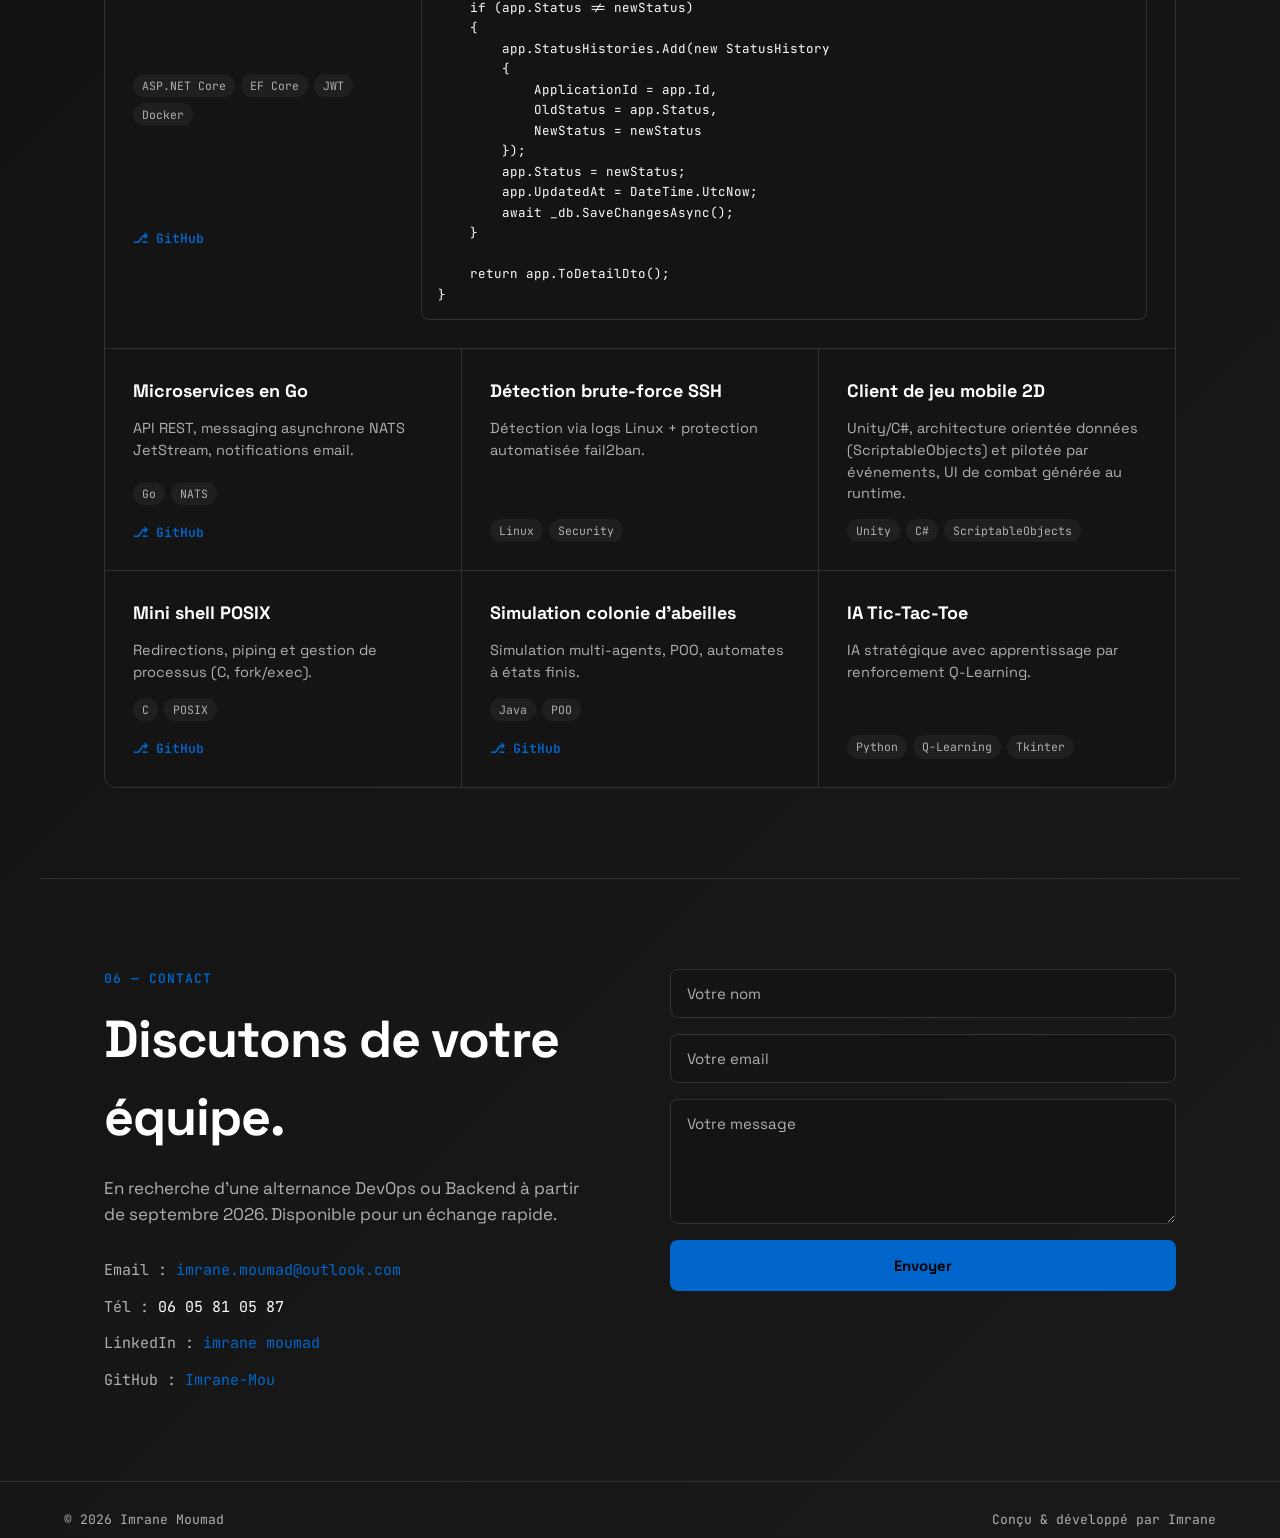
==== commit f392ad05: "Add BESS Site Finder screenshots to KYNTUS internship entry" ====
--- a/index.html
+++ b/index.html
@@ -283,6 +283,14 @@
             <span class="exp-tag">Multithreading</span>
             <span class="exp-tag">PyInstaller</span>
           </div>
+          <div class="exp-gallery">
+            <a href="assets/images/bess-site-finder-1.jpg" target="_blank" rel="noopener">
+              <img src="assets/images/bess-site-finder-1.jpg" alt="BESS Site Finder — sélection d'une parcelle sur la carte IGN avec marge transfo et postes source à proximité" loading="lazy">
+            </a>
+            <a href="assets/images/bess-site-finder-2.jpg" target="_blank" rel="noopener">
+              <img src="assets/images/bess-site-finder-2.jpg" alt="BESS Site Finder — recherche de parcelles compatibles autour d'un poste source, avec export et fiche propriétaire" loading="lazy">
+            </a>
+          </div>
         </div>
 
         <div class="subsection">
--- a/css/main.css
+++ b/css/main.css
@@ -355,6 +355,30 @@
   padding: 4px 10px;
   border-radius: 100px;
 }
+
+.exp-gallery {
+  display: grid;
+  grid-template-columns: repeat(auto-fit, minmax(240px, 1fr));
+  gap: 10px;
+  margin-top: 16px;
+}
+
+.exp-gallery a {
+  display: block;
+  border: 1px solid var(--line);
+  border-radius: 8px;
+  overflow: hidden;
+  line-height: 0;
+}
+
+.exp-gallery img {
+  width: 100%;
+  height: auto;
+  display: block;
+  transition: transform 0.2s ease;
+}
+
+.exp-gallery a:hover img { transform: scale(1.03); }
 
 .timeline-links {
   display: flex;
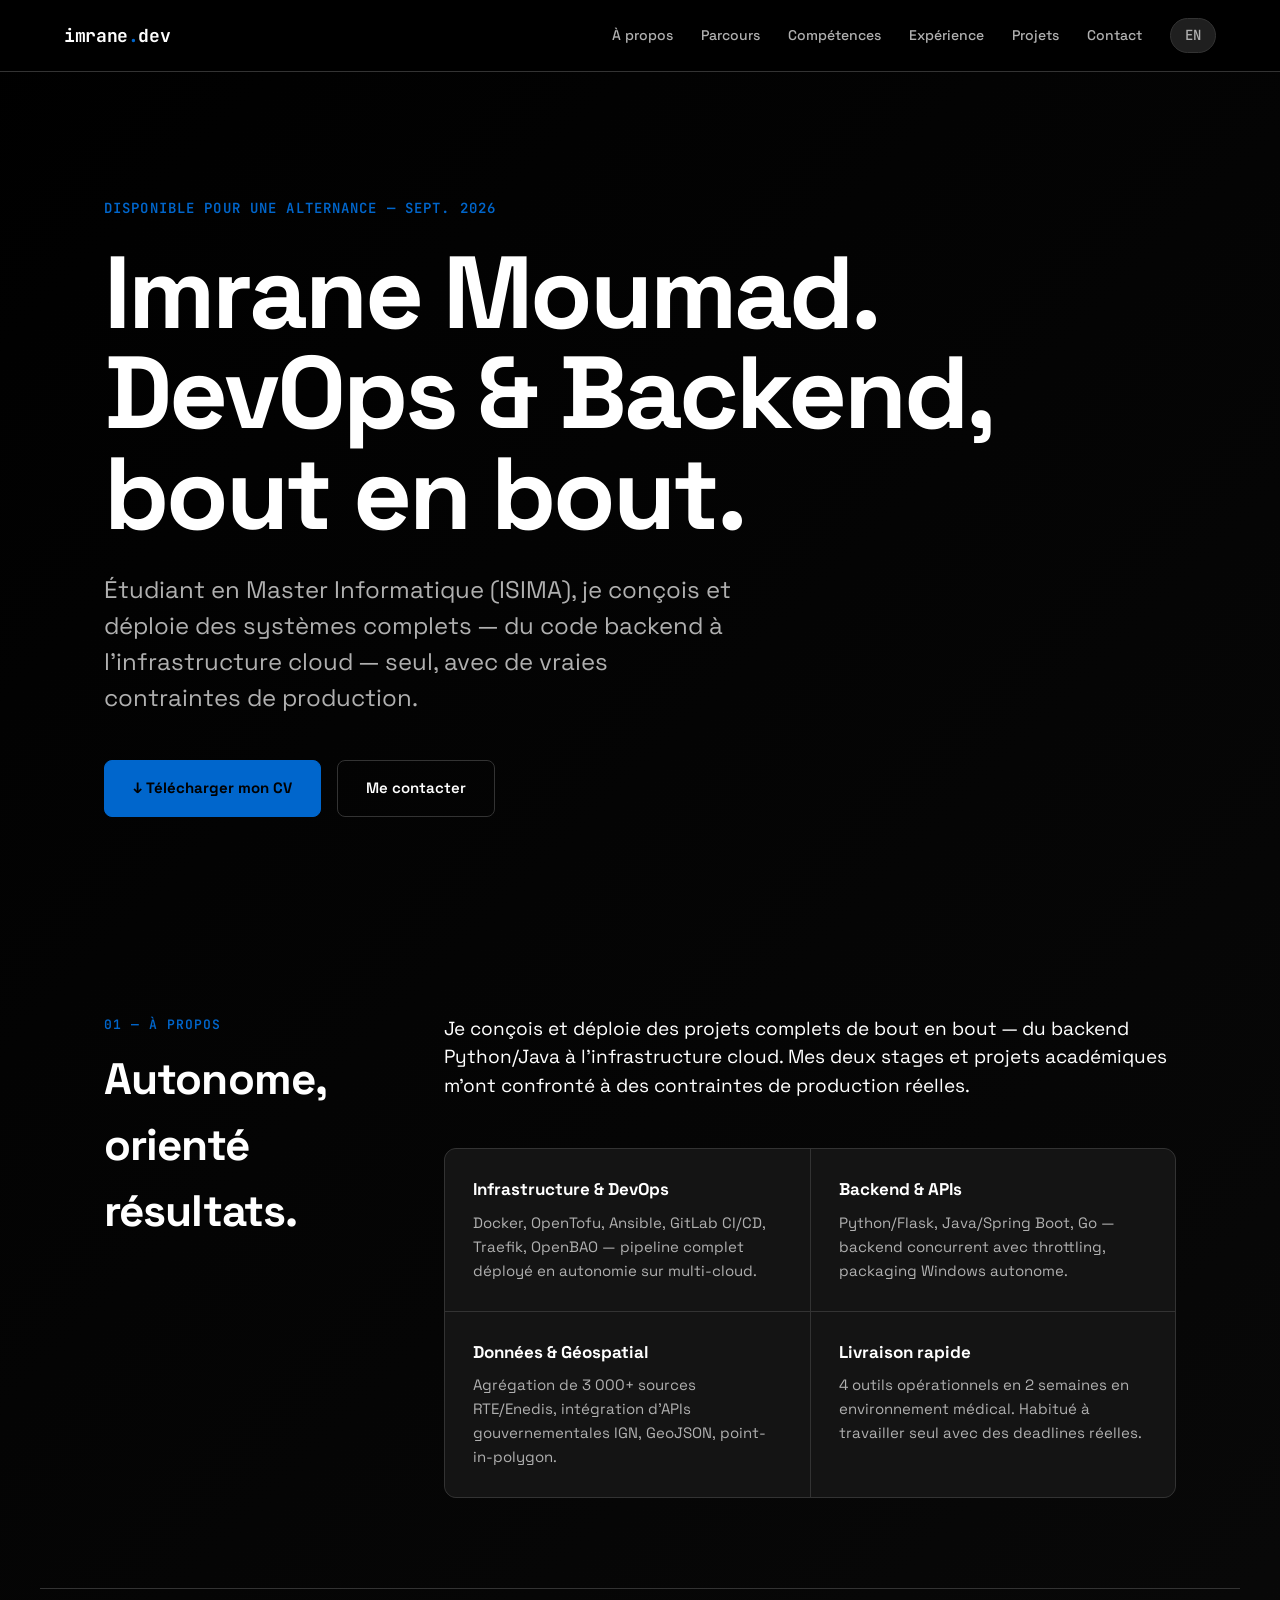
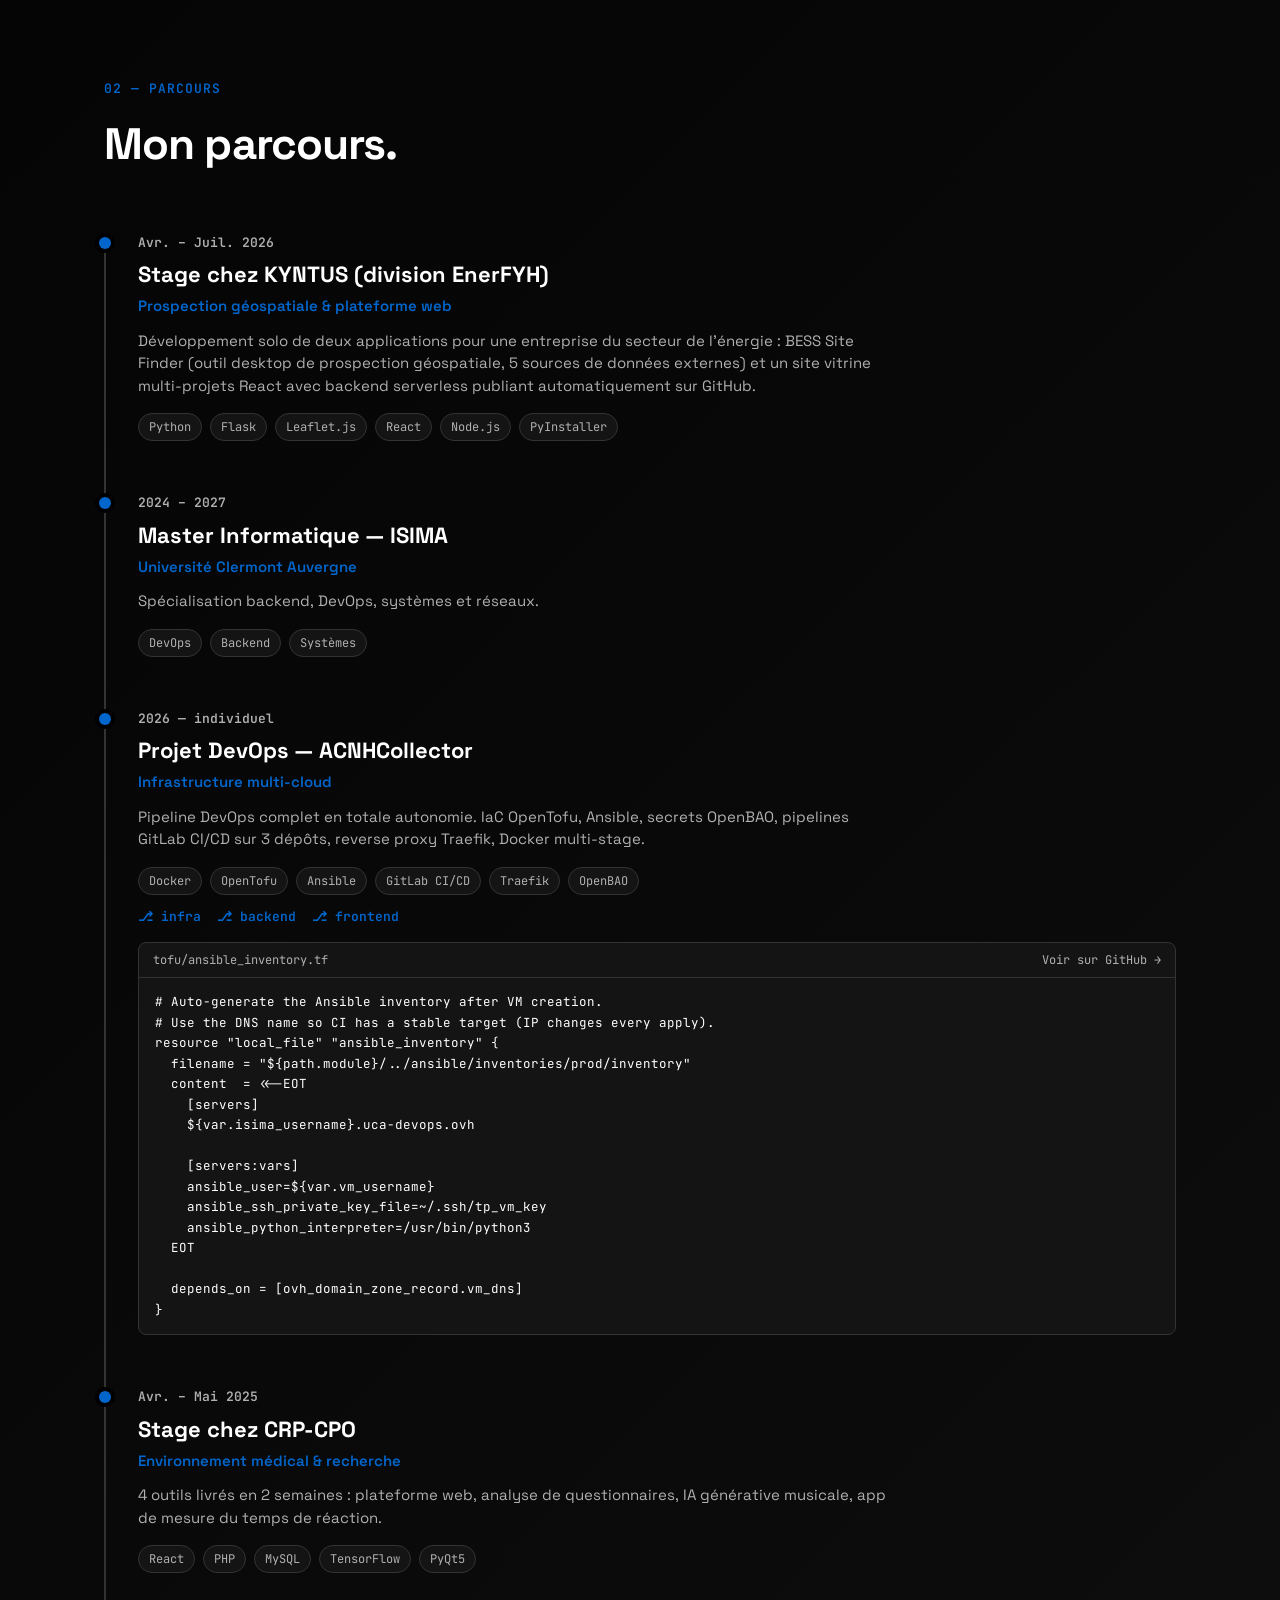
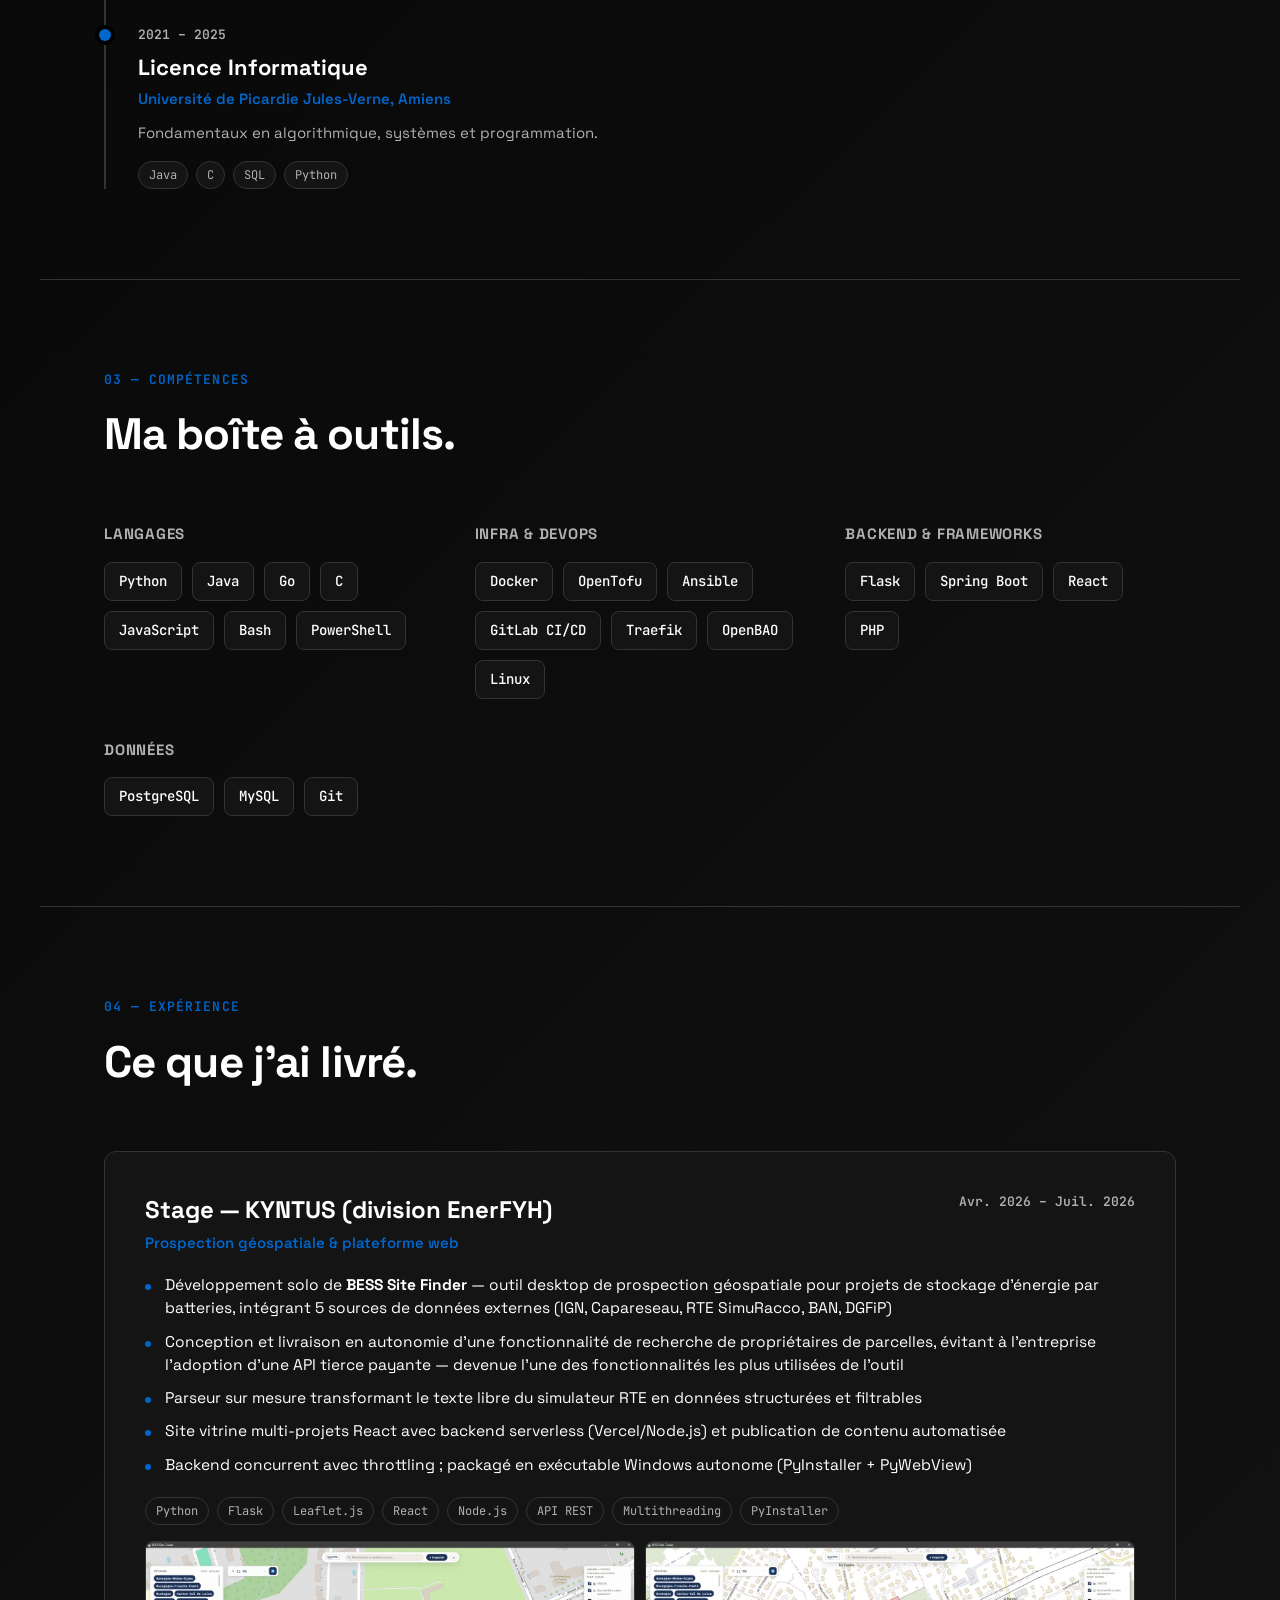
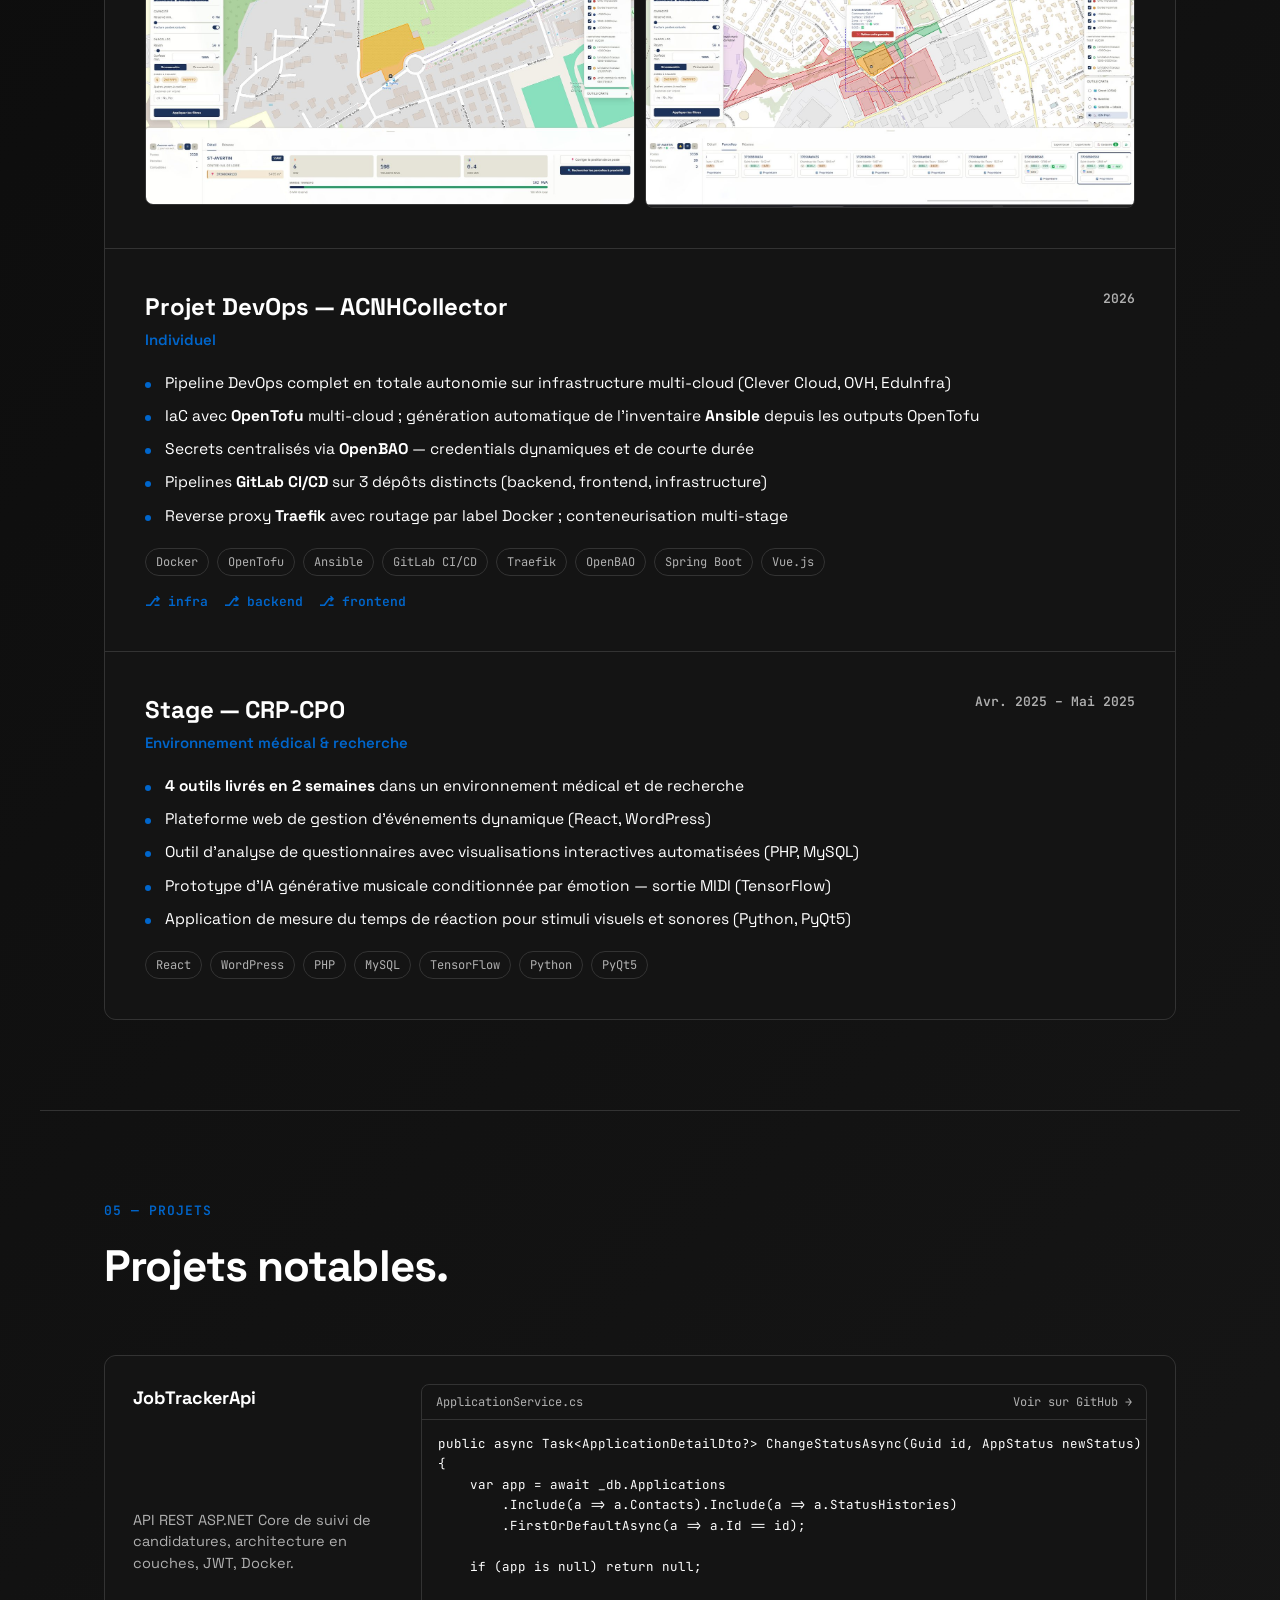
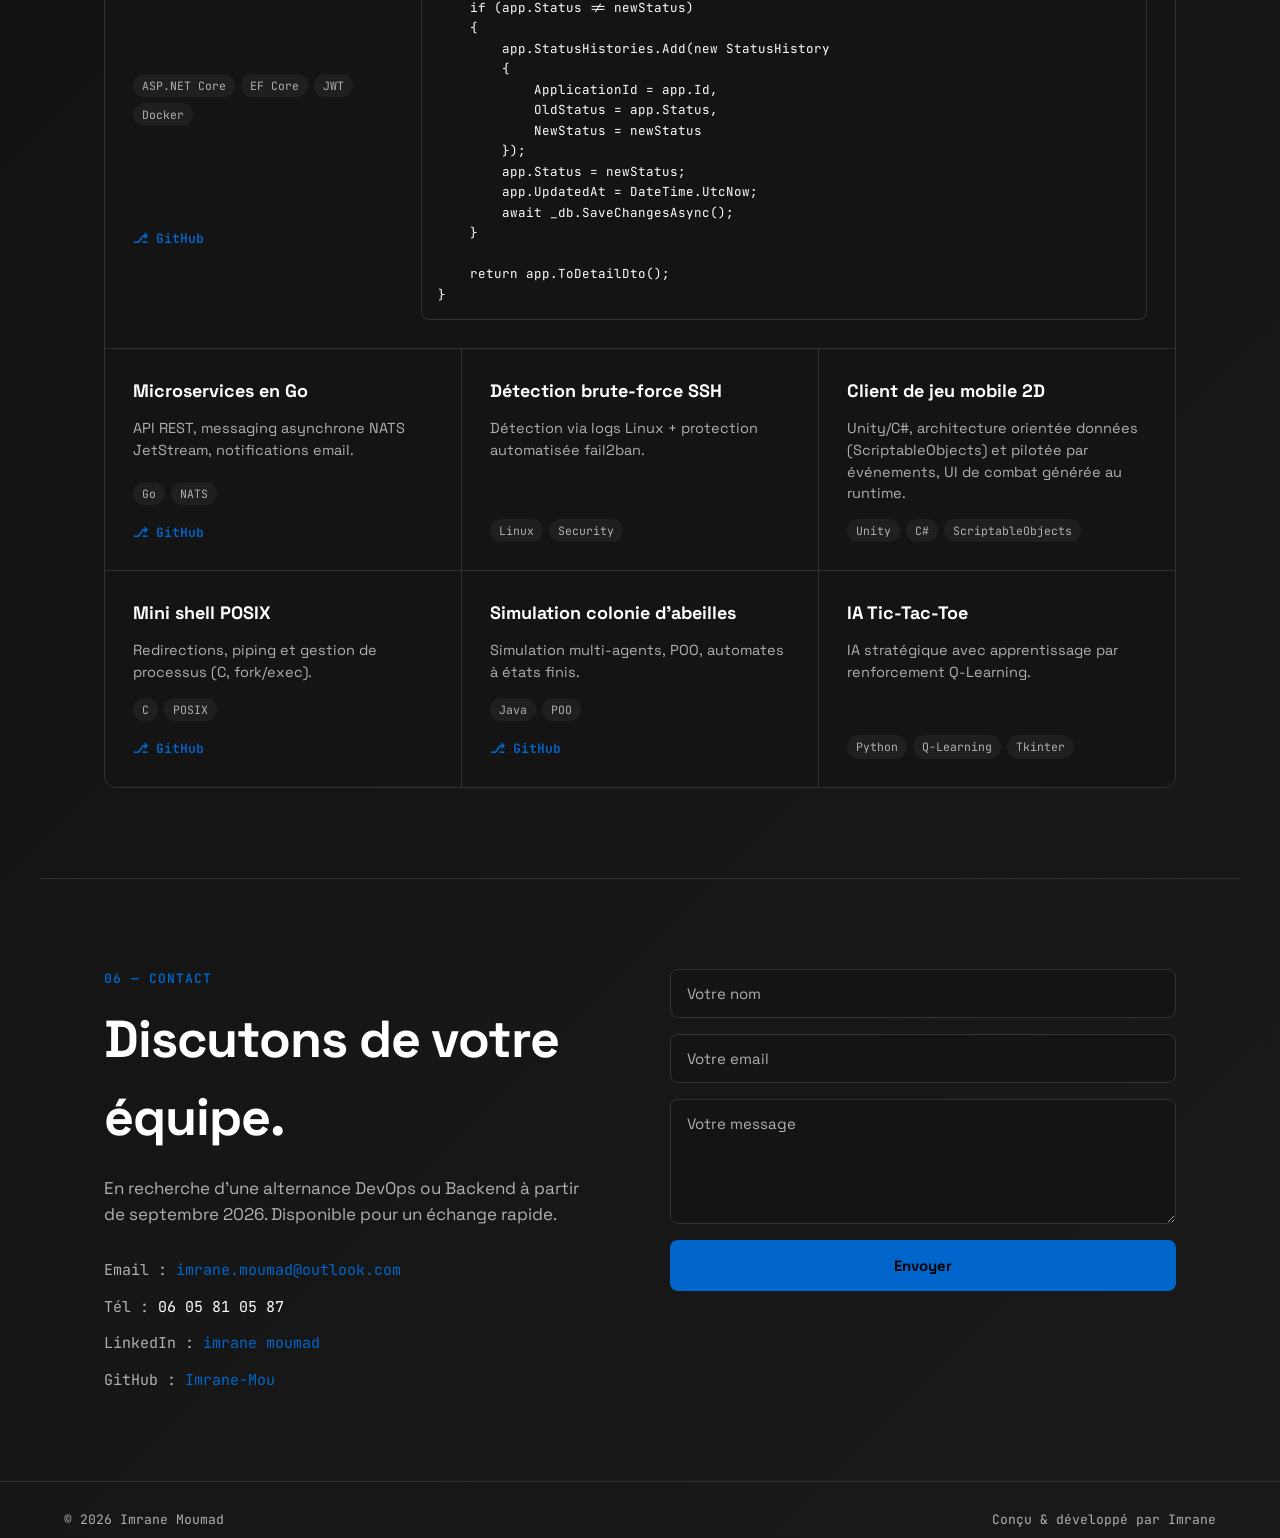
==== commit 1d89c6f1: "Remove click-through link on BESS Site Finder screenshots" ====
--- a/index.html
+++ b/index.html
@@ -284,12 +284,8 @@
             <span class="exp-tag">PyInstaller</span>
           </div>
           <div class="exp-gallery">
-            <a href="assets/images/bess-site-finder-1.jpg" target="_blank" rel="noopener">
-              <img src="assets/images/bess-site-finder-1.jpg" alt="BESS Site Finder — sélection d'une parcelle sur la carte IGN avec marge transfo et postes source à proximité" loading="lazy">
-            </a>
-            <a href="assets/images/bess-site-finder-2.jpg" target="_blank" rel="noopener">
-              <img src="assets/images/bess-site-finder-2.jpg" alt="BESS Site Finder — recherche de parcelles compatibles autour d'un poste source, avec export et fiche propriétaire" loading="lazy">
-            </a>
+            <img src="assets/images/bess-site-finder-1.jpg" alt="BESS Site Finder — sélection d'une parcelle sur la carte IGN avec marge transfo et postes source à proximité" loading="lazy">
+            <img src="assets/images/bess-site-finder-2.jpg" alt="BESS Site Finder — recherche de parcelles compatibles autour d'un poste source, avec export et fiche propriétaire" loading="lazy">
           </div>
         </div>
 
--- a/css/main.css
+++ b/css/main.css
@@ -363,22 +363,13 @@
   margin-top: 16px;
 }
 
-.exp-gallery a {
-  display: block;
-  border: 1px solid var(--line);
-  border-radius: 8px;
-  overflow: hidden;
-  line-height: 0;
-}
-
 .exp-gallery img {
   width: 100%;
   height: auto;
   display: block;
-  transition: transform 0.2s ease;
-}
-
-.exp-gallery a:hover img { transform: scale(1.03); }
+  border: 1px solid var(--line);
+  border-radius: 8px;
+}
 
 .timeline-links {
   display: flex;
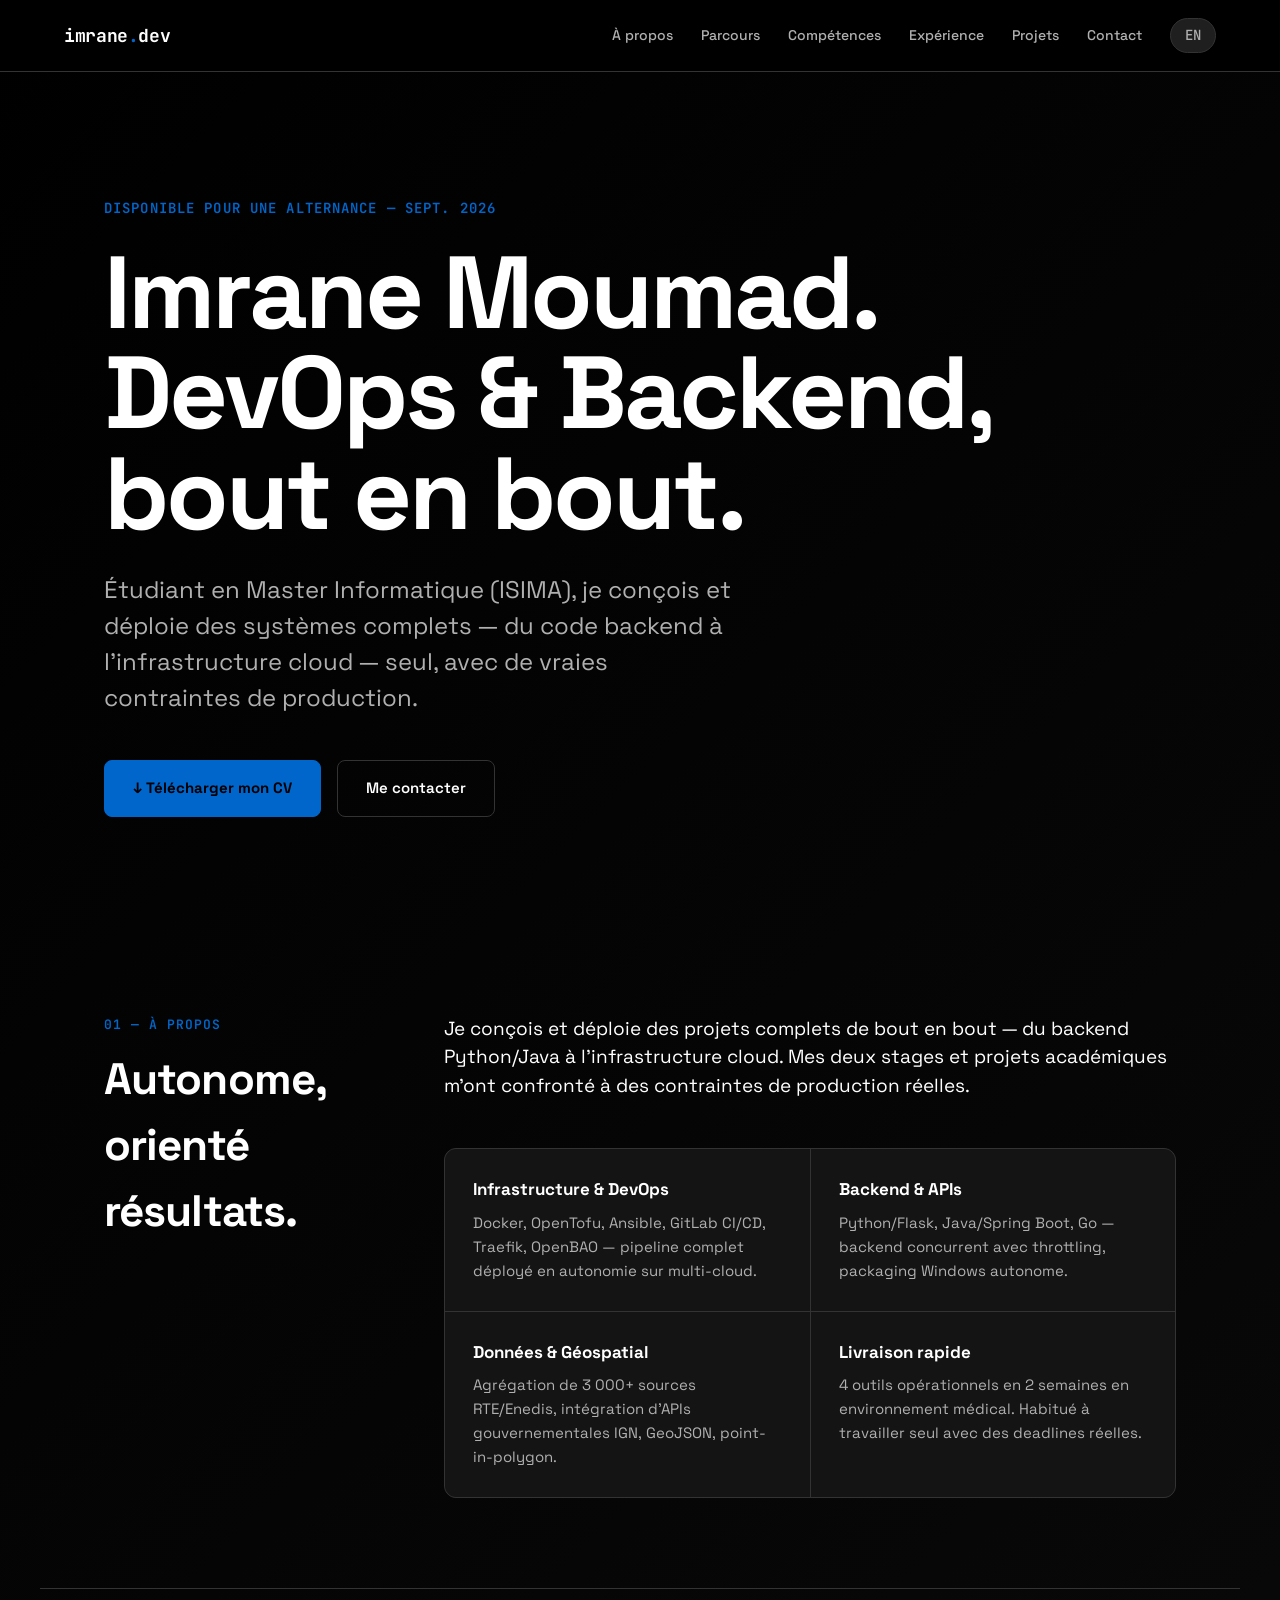
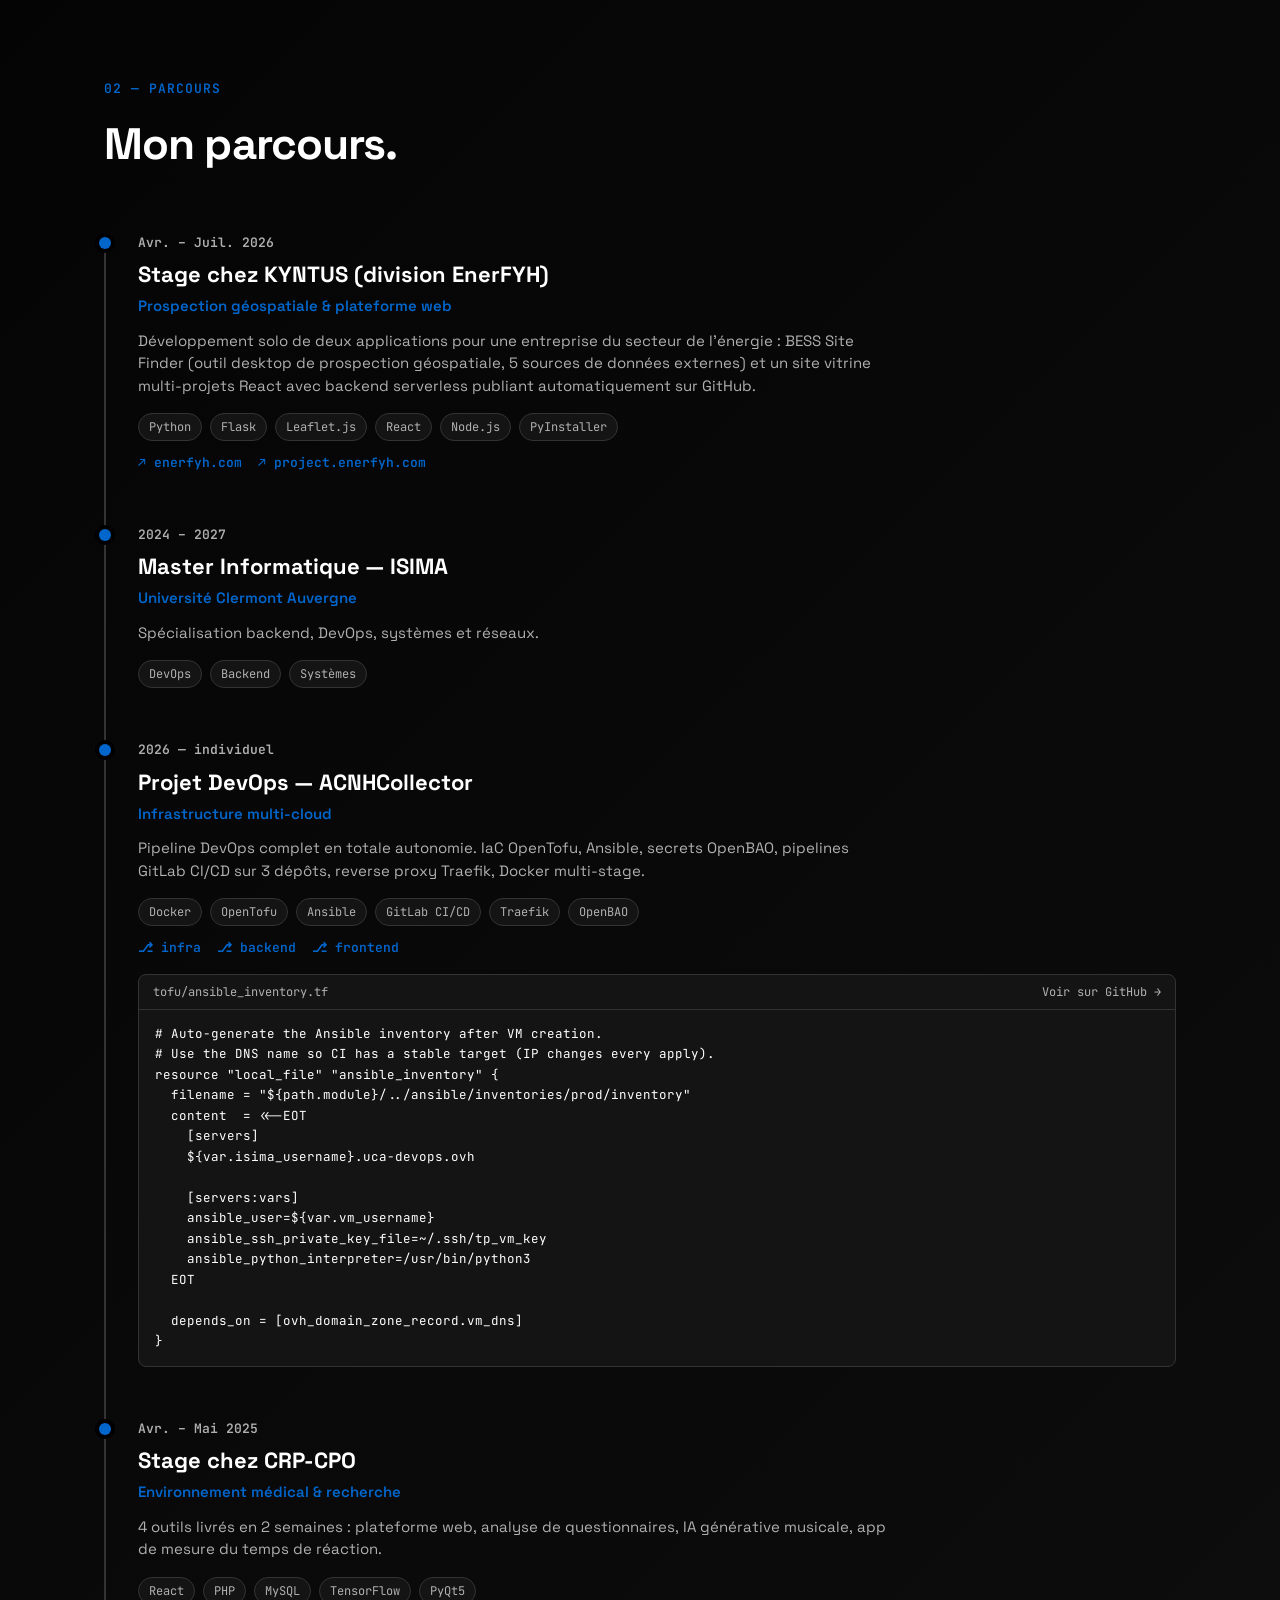
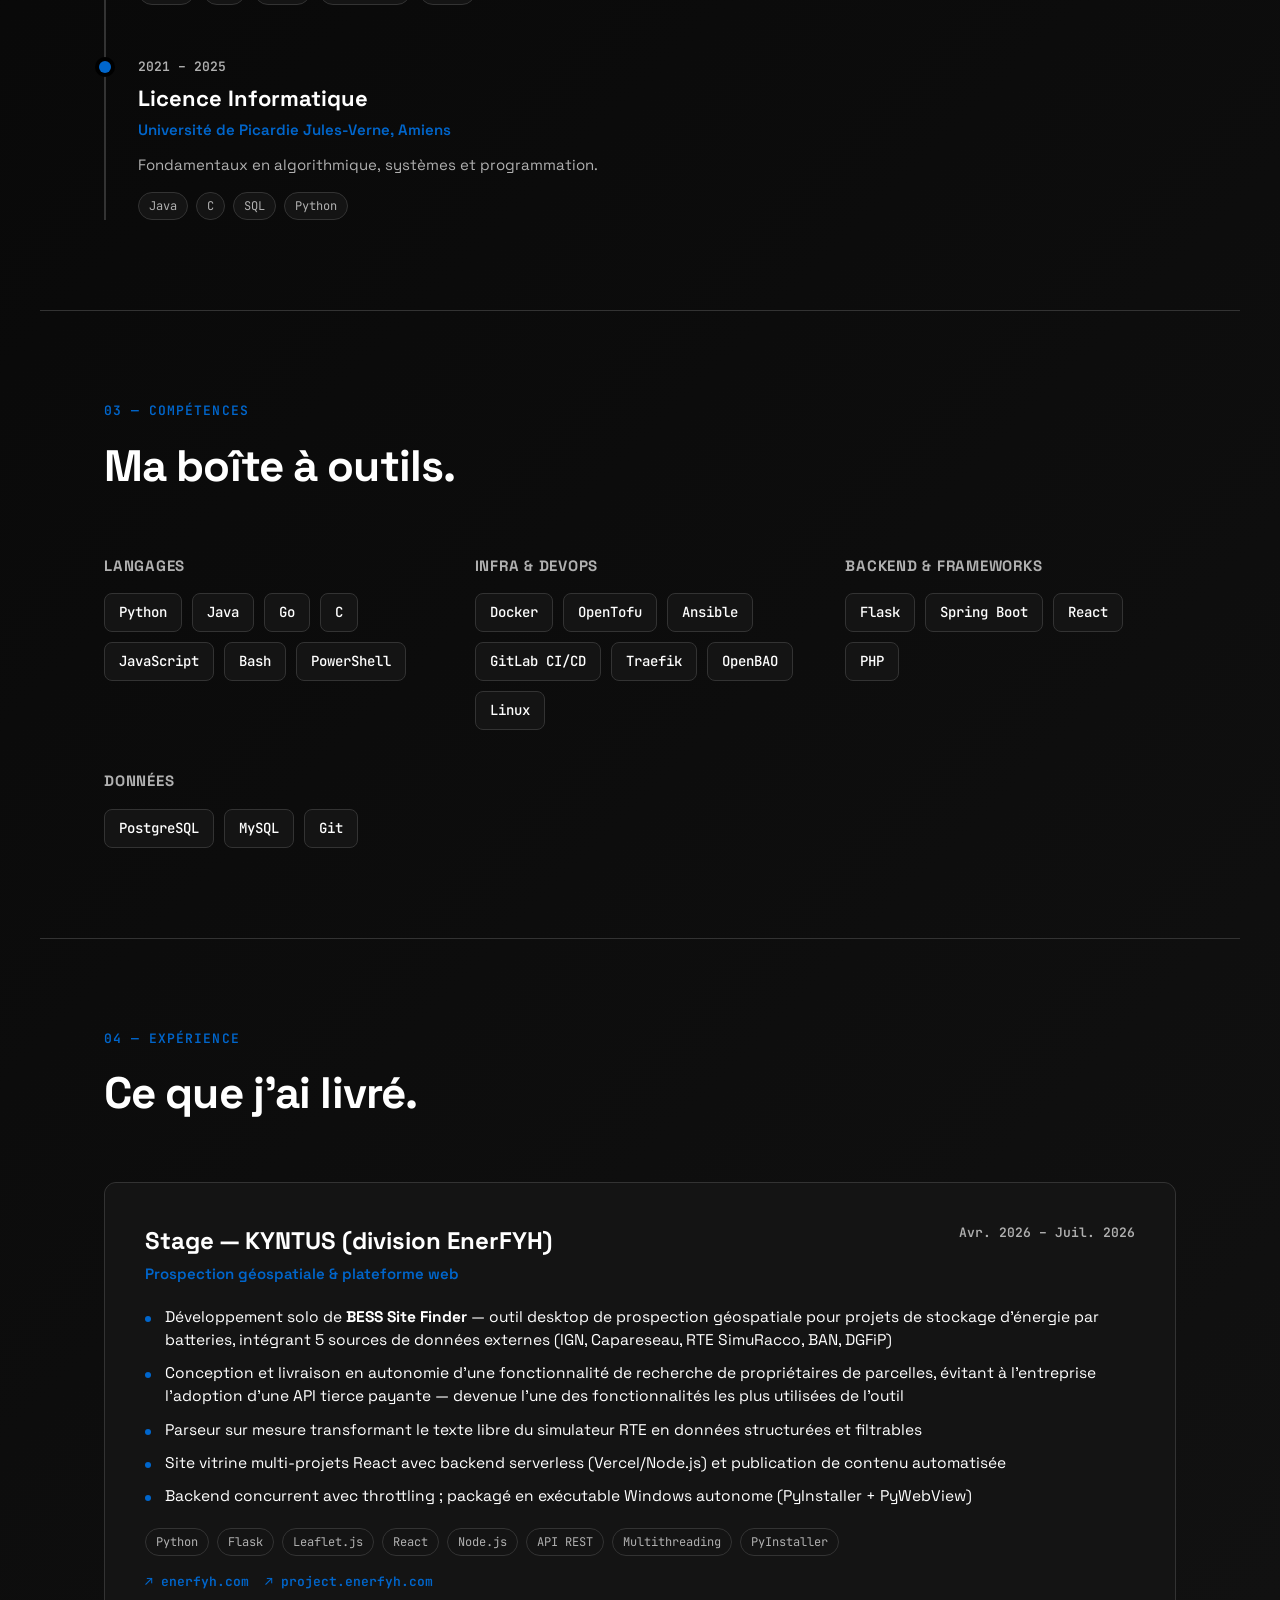
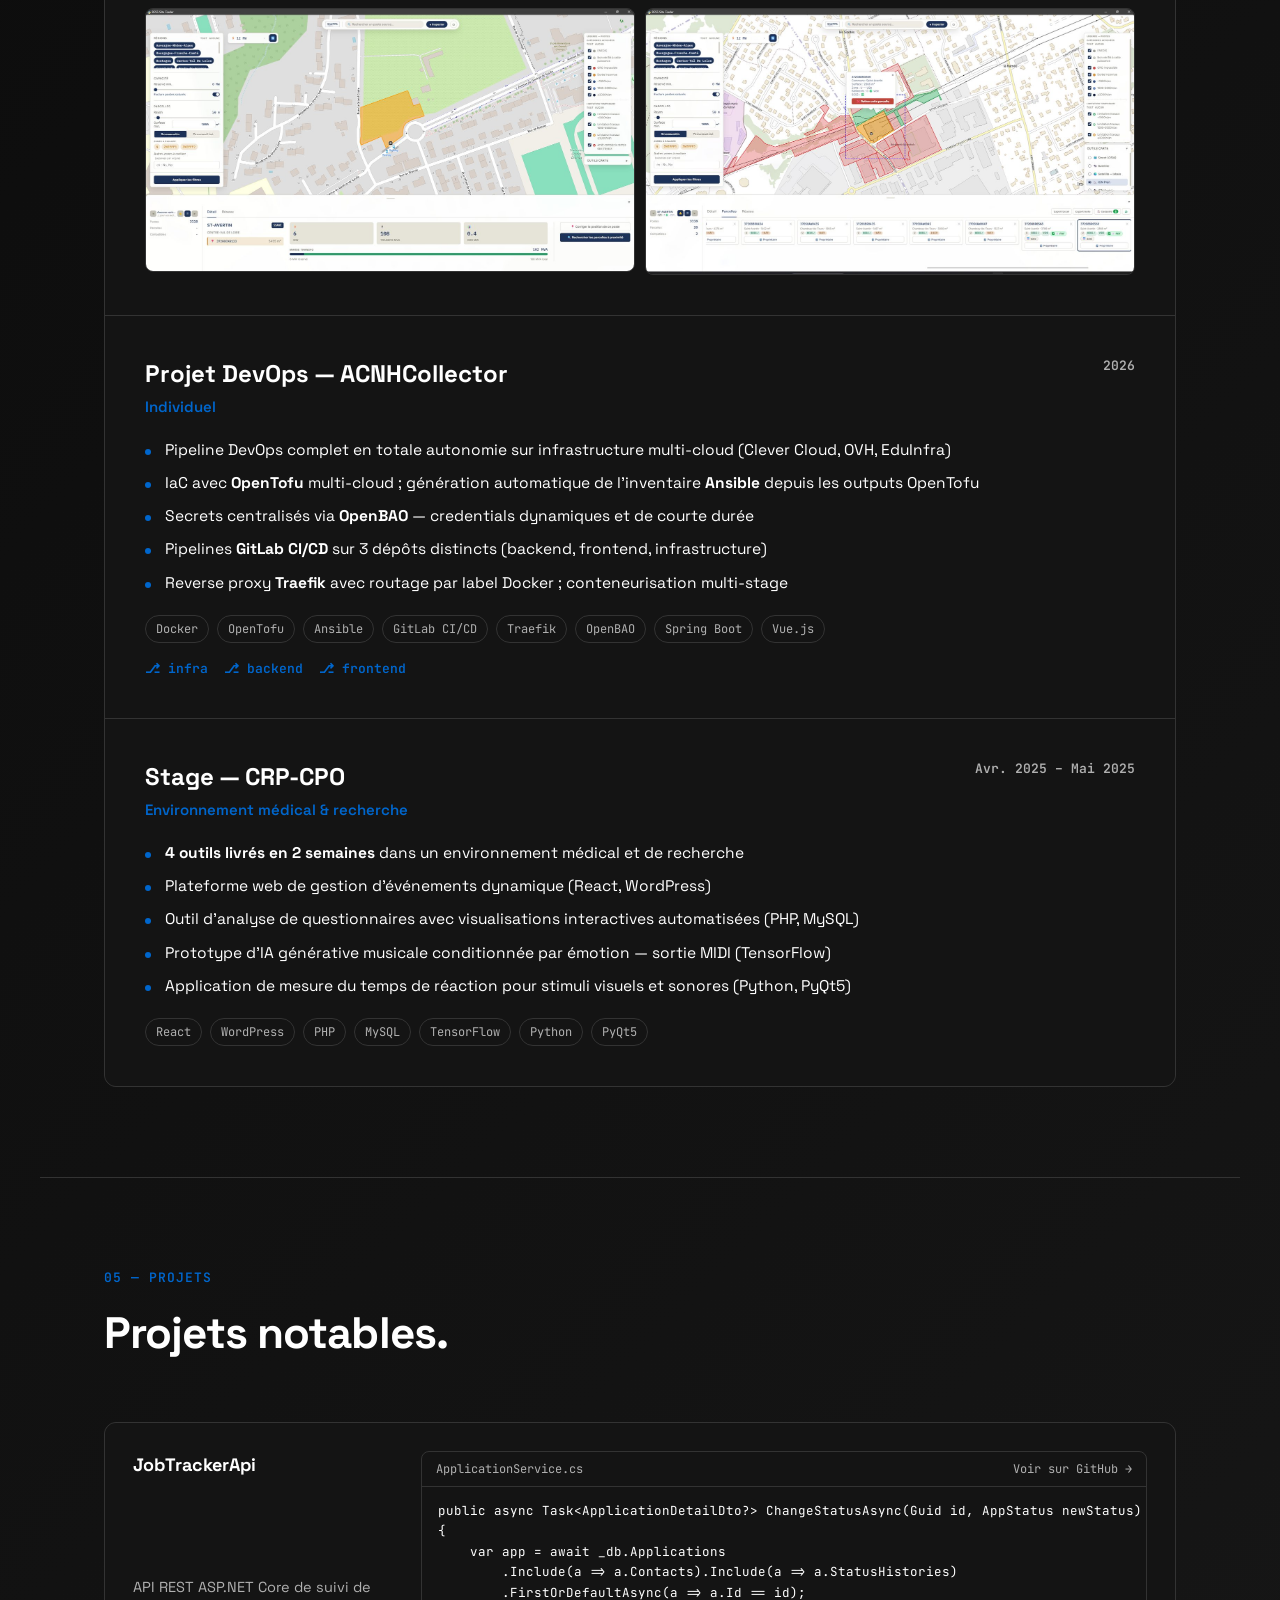
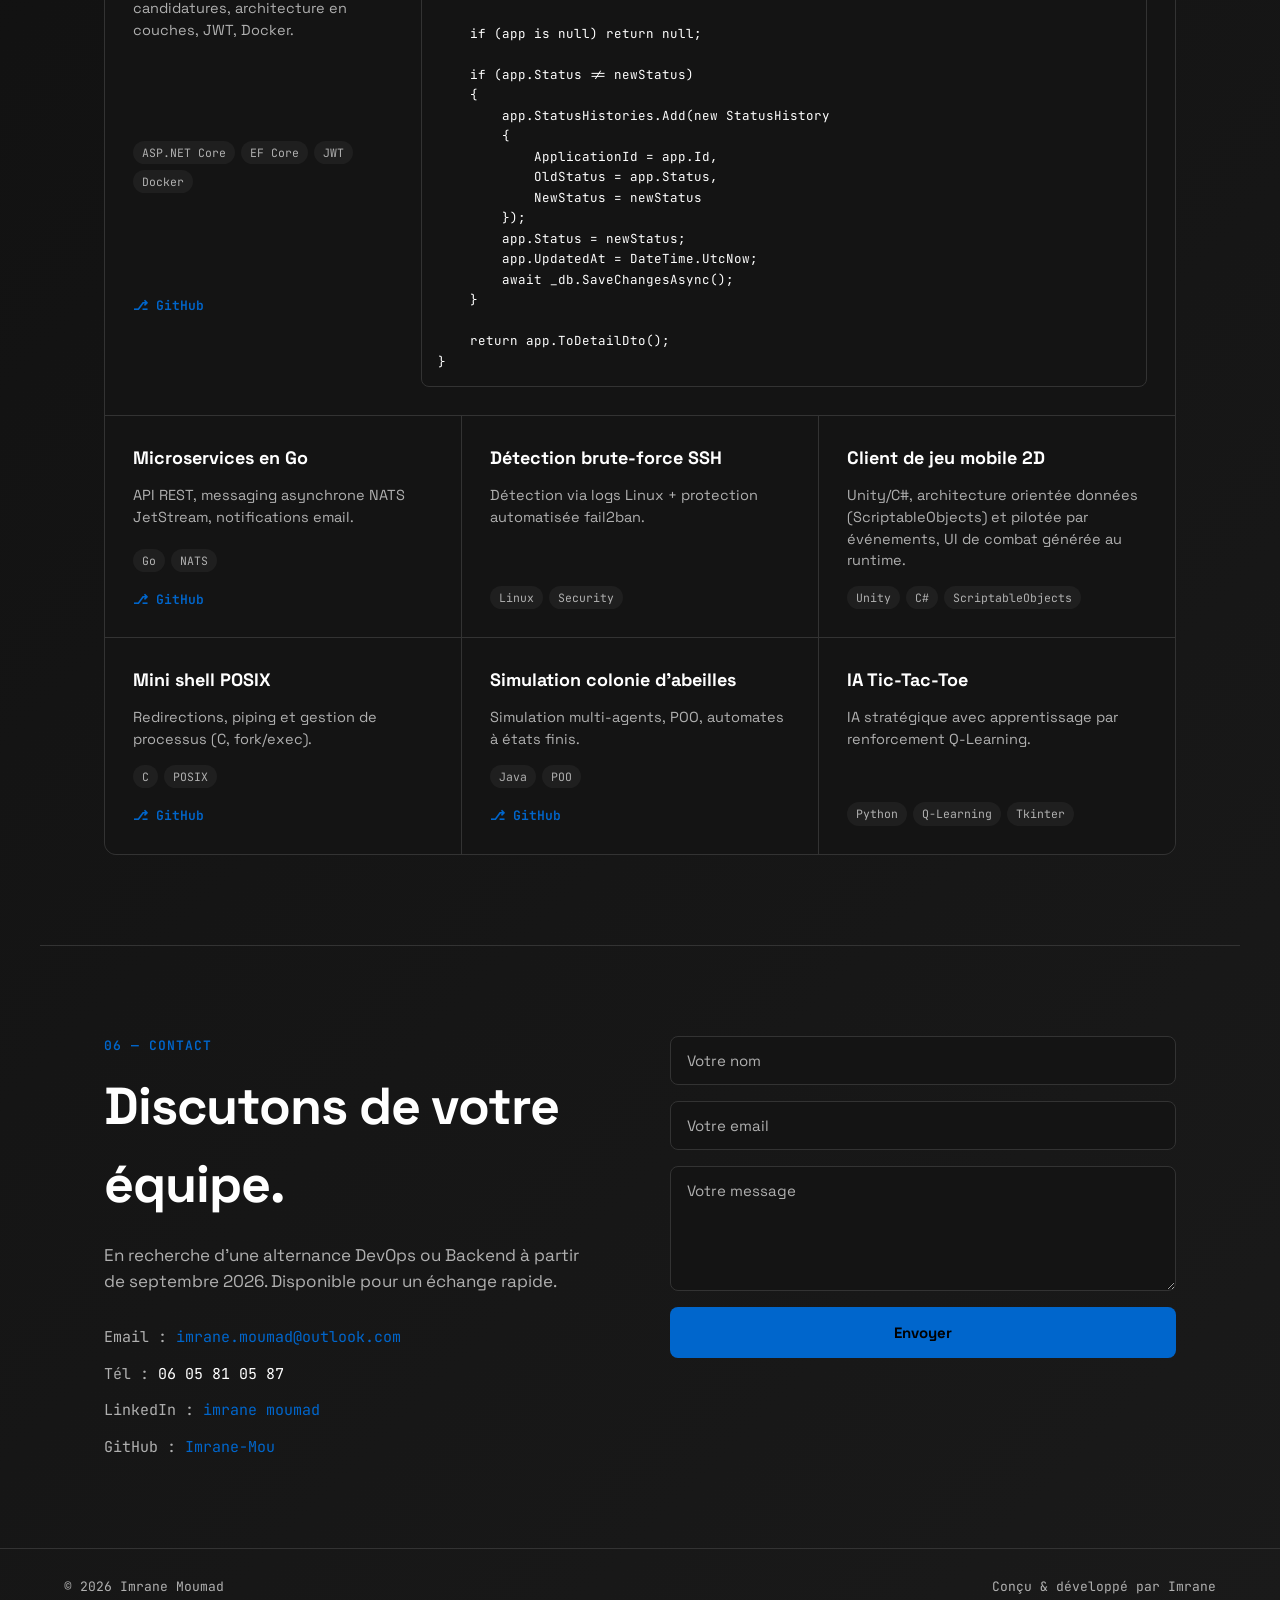
==== commit 8d516c23: "Add live site links for enerfyh.com and project.enerfyh.com to KYNTUS entry" ====
--- a/index.html
+++ b/index.html
@@ -105,6 +105,10 @@
               <span class="timeline-tag">Node.js</span>
               <span class="timeline-tag">PyInstaller</span>
             </div>
+            <div class="timeline-links">
+              <a href="https://enerfyh.com/" target="_blank" rel="noopener" class="repo-link">↗ enerfyh.com</a>
+              <a href="https://project.enerfyh.com/" target="_blank" rel="noopener" class="repo-link">↗ project.enerfyh.com</a>
+            </div>
           </div>
         </div>
 
@@ -283,6 +287,10 @@
             <span class="exp-tag">Multithreading</span>
             <span class="exp-tag">PyInstaller</span>
           </div>
+          <div class="timeline-links" style="margin-top:16px;">
+            <a href="https://enerfyh.com/" target="_blank" rel="noopener" class="repo-link">↗ enerfyh.com</a>
+            <a href="https://project.enerfyh.com/" target="_blank" rel="noopener" class="repo-link">↗ project.enerfyh.com</a>
+          </div>
           <div class="exp-gallery">
             <img src="assets/images/bess-site-finder-1.jpg" alt="BESS Site Finder — sélection d'une parcelle sur la carte IGN avec marge transfo et postes source à proximité" loading="lazy">
             <img src="assets/images/bess-site-finder-2.jpg" alt="BESS Site Finder — recherche de parcelles compatibles autour d'un poste source, avec export et fiche propriétaire" loading="lazy">
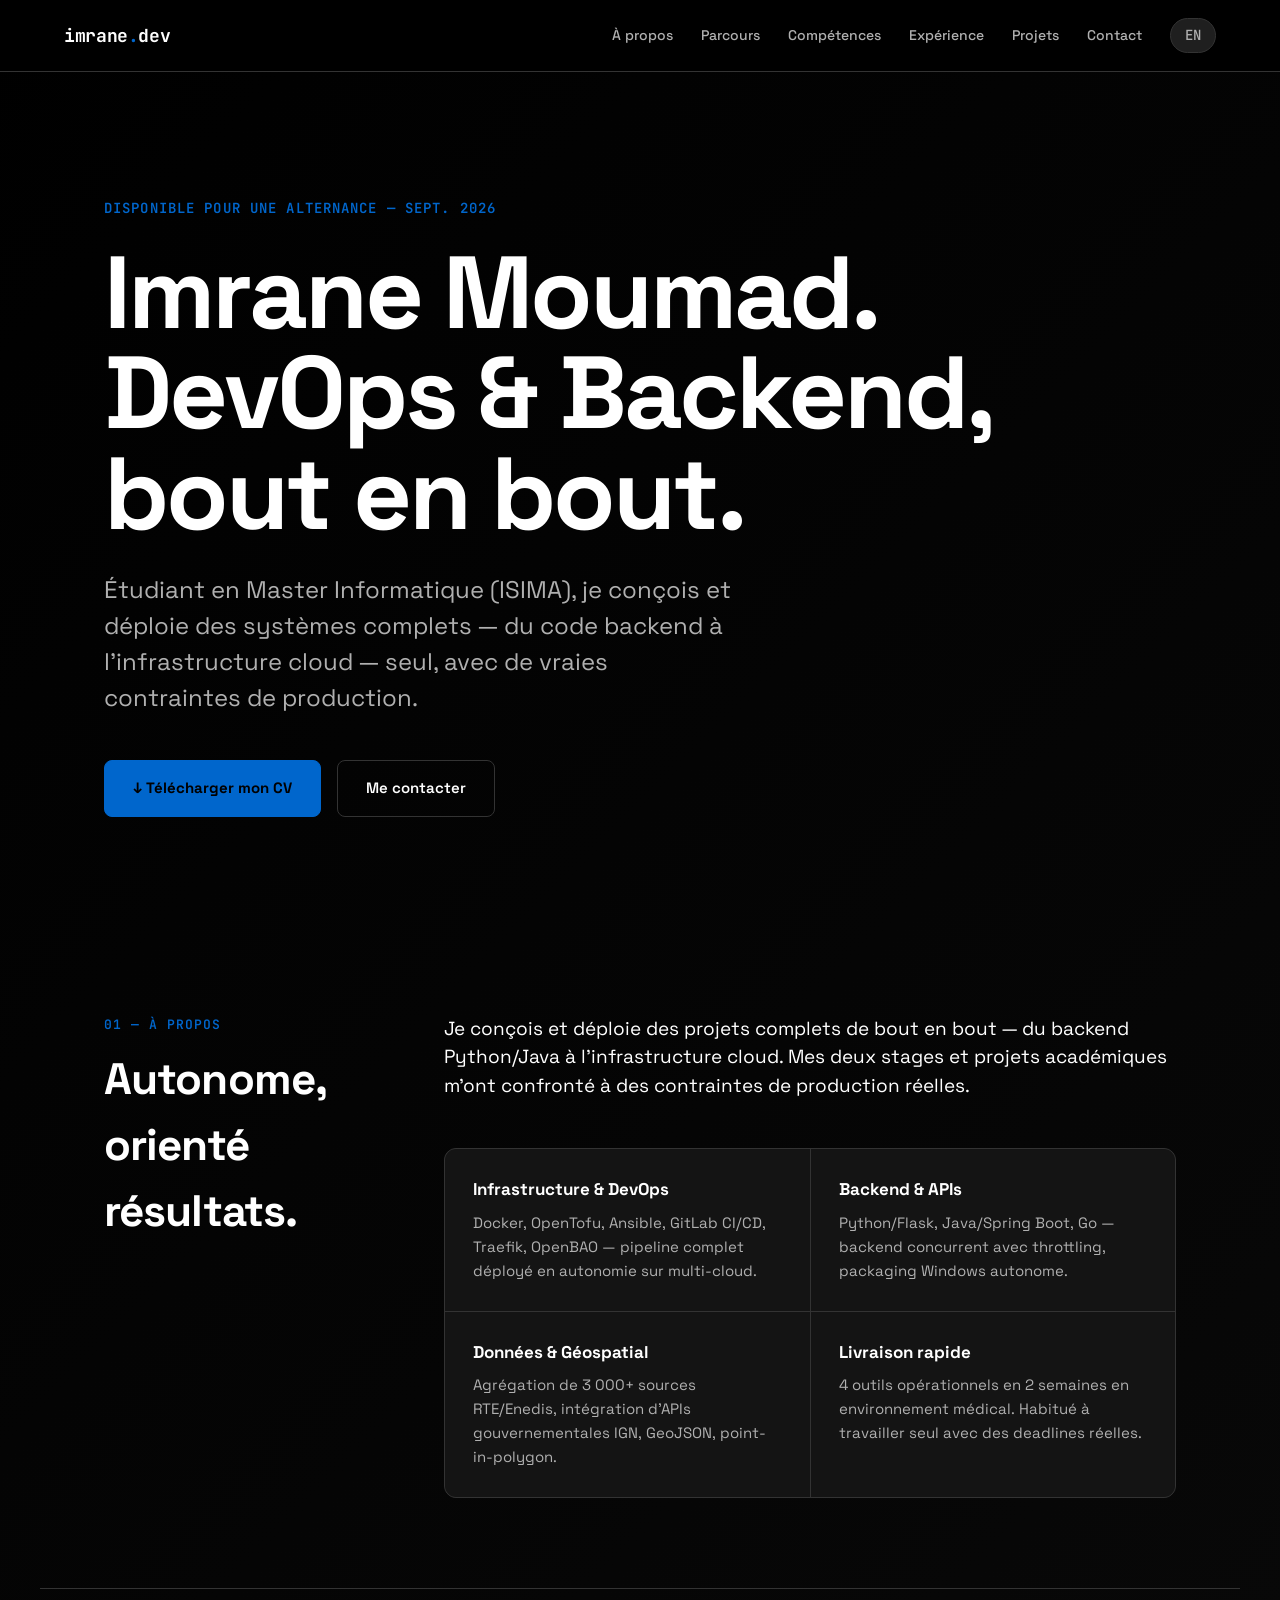
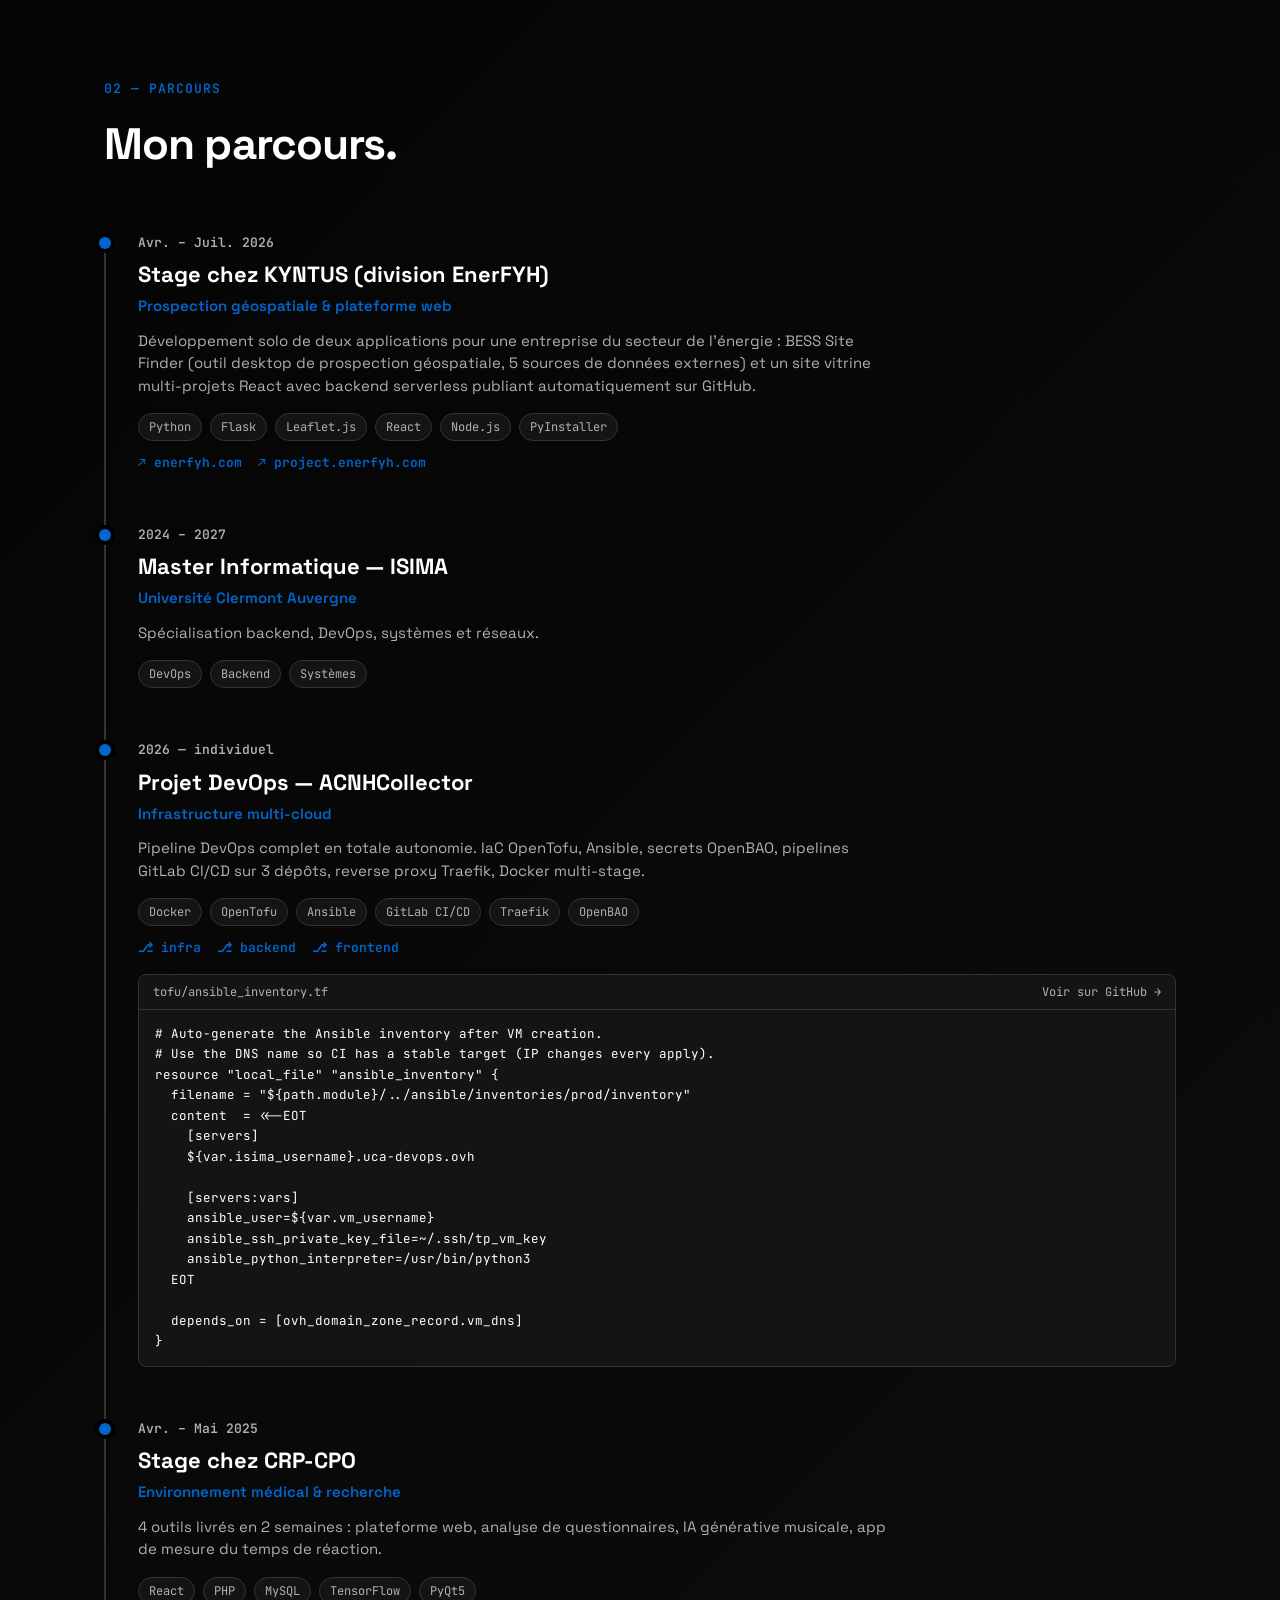
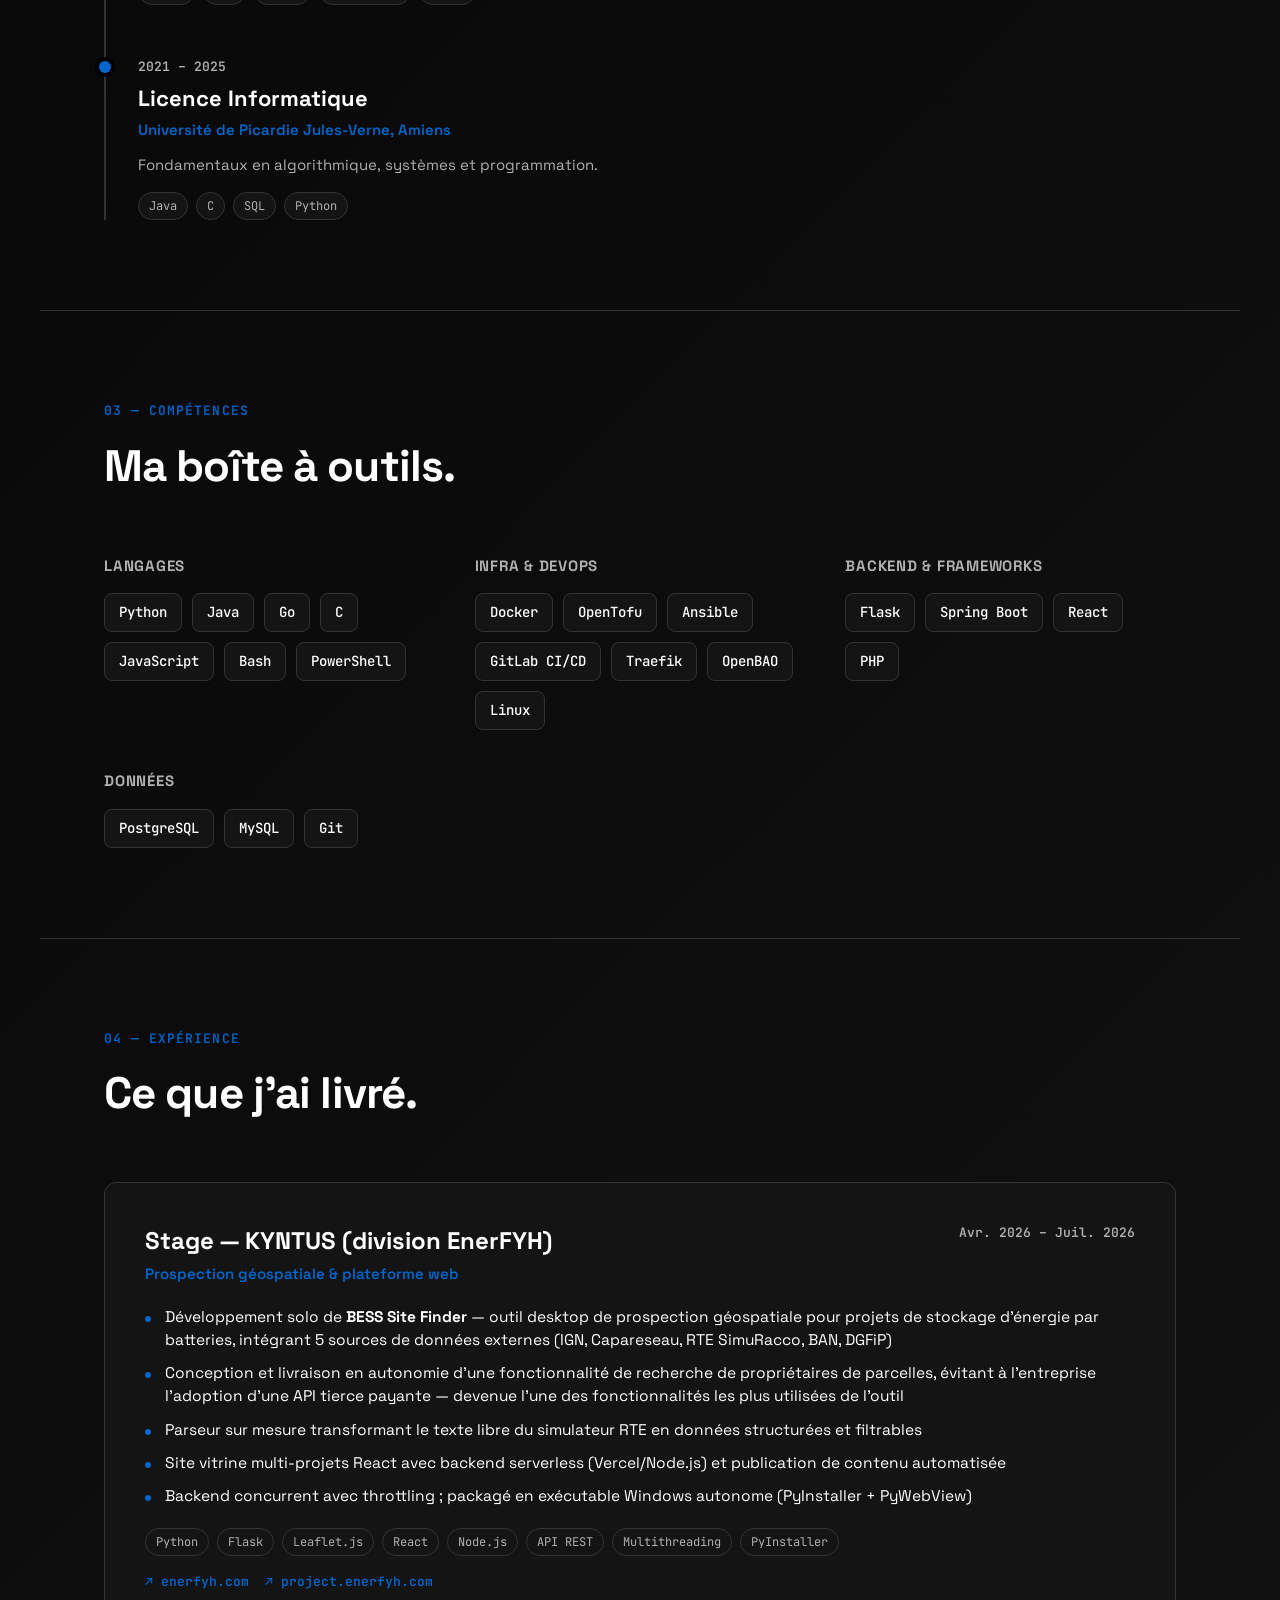
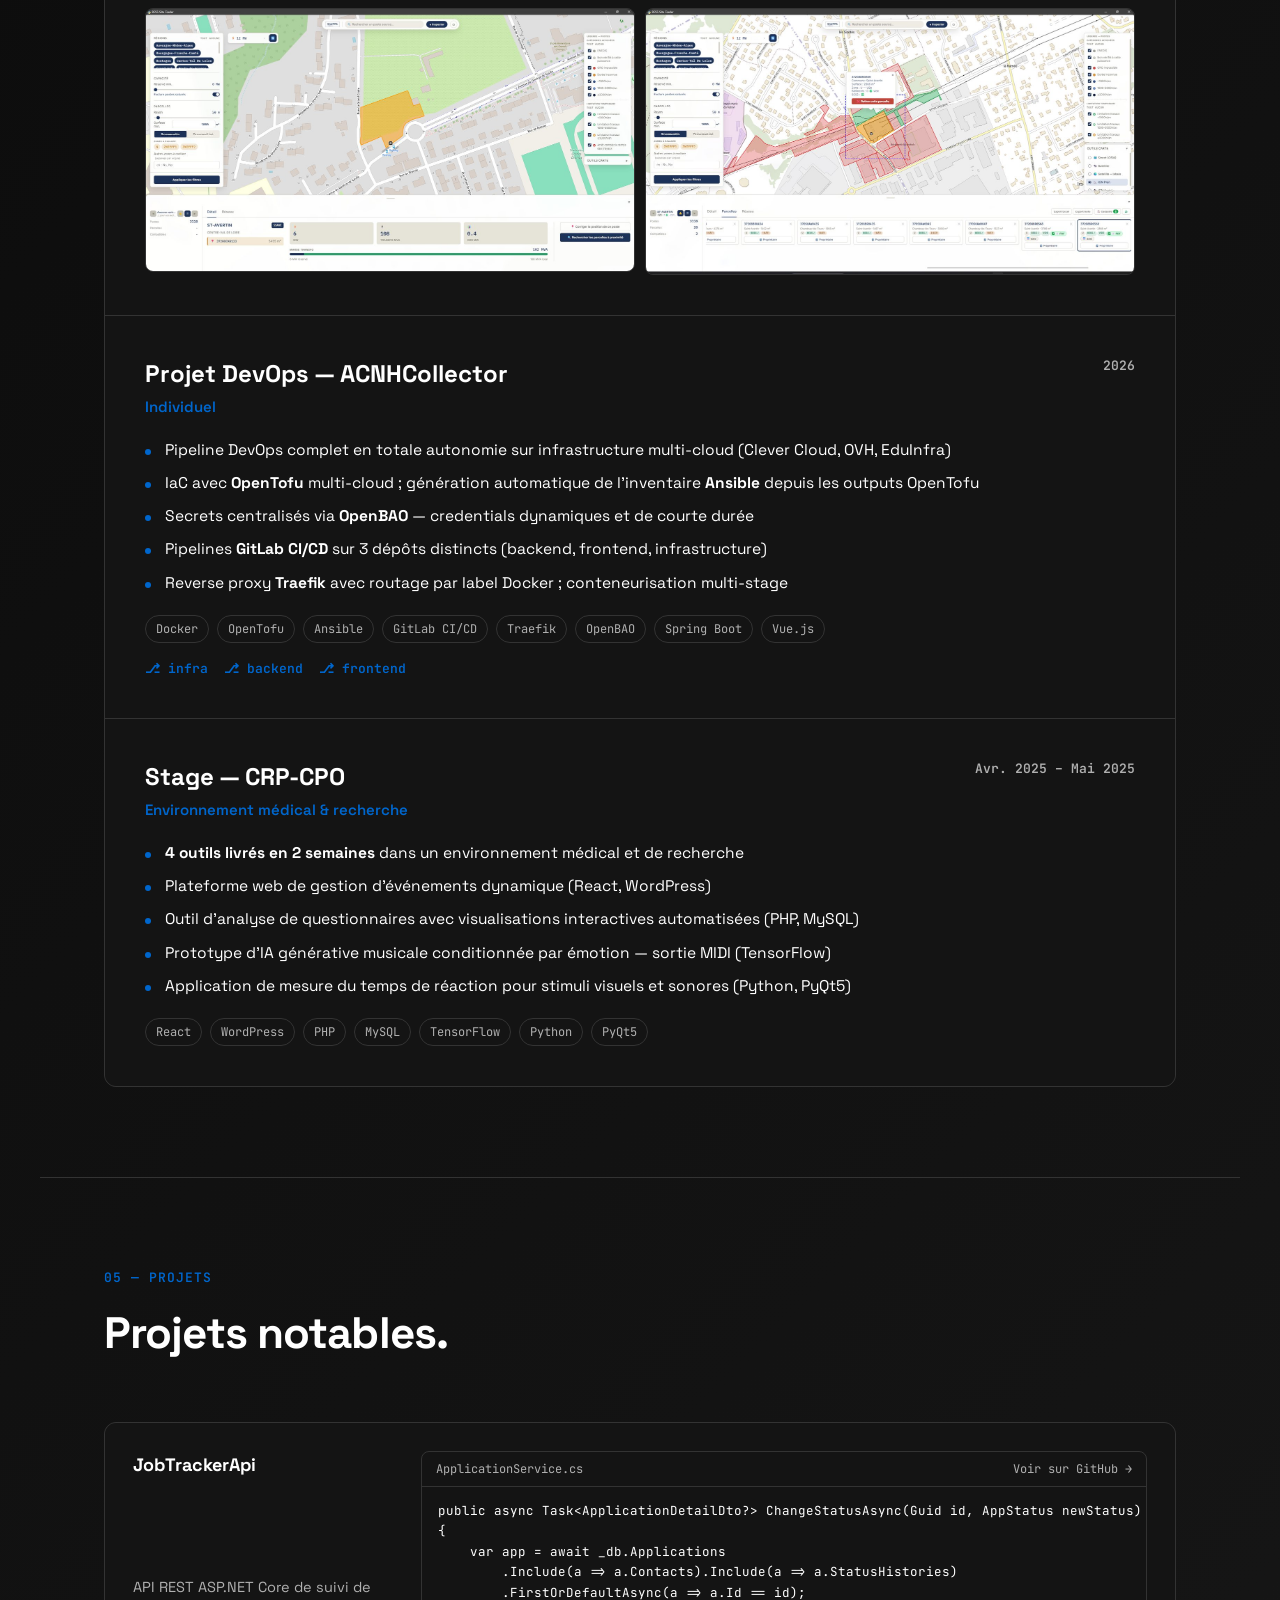
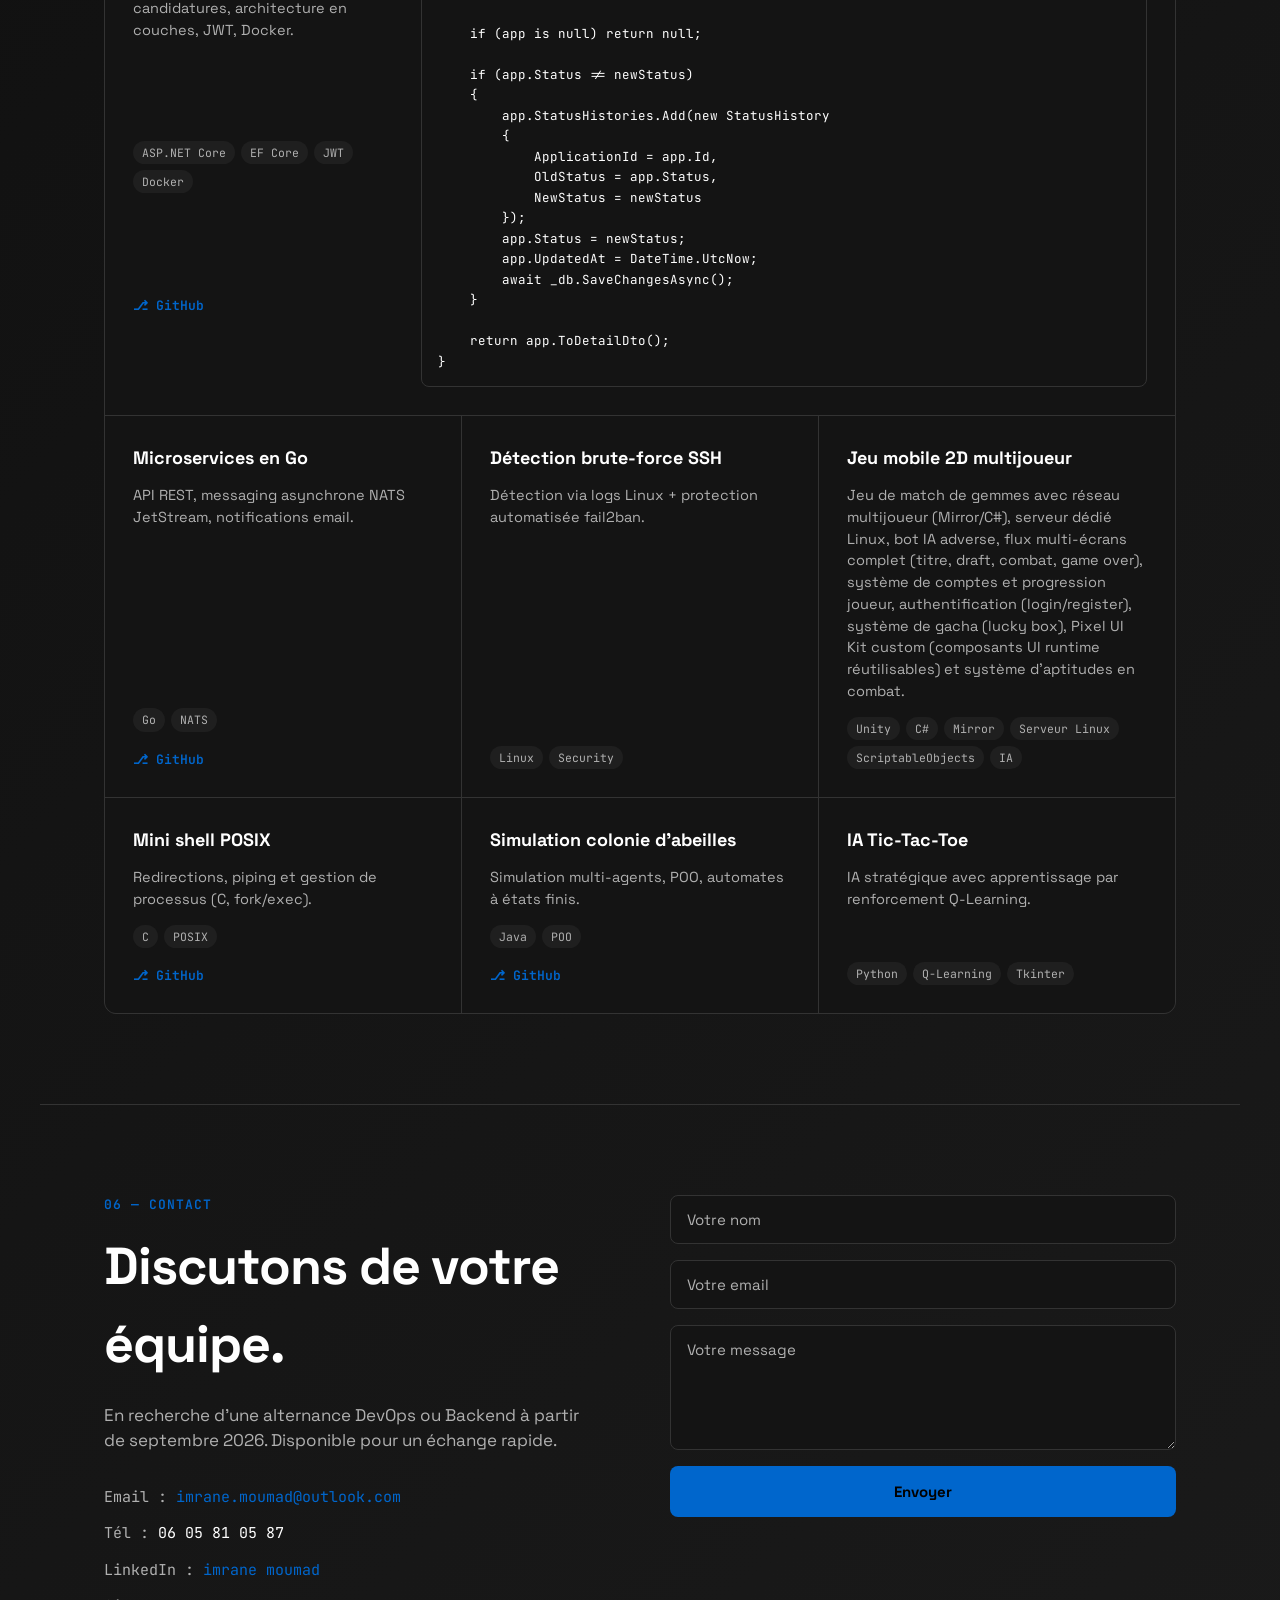
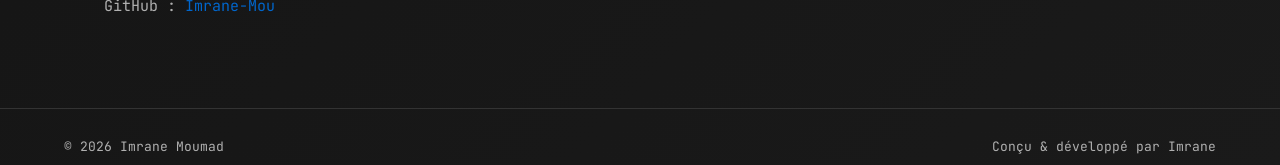
==== commit 723955c5: "Update Unity game project entry with full feature set Expanded both FR and EN portfolio entries to r" ====
--- a/index.html
+++ b/index.html
@@ -420,12 +420,15 @@
           </div>
         </div>
         <div class="project-card">
-          <div class="project-name">Client de jeu mobile 2D</div>
-          <div class="project-desc">Unity/C#, architecture orientée données (ScriptableObjects) et pilotée par événements, UI de combat générée au runtime.</div>
+          <div class="project-name">Jeu mobile 2D multijoueur</div>
+          <div class="project-desc">Jeu de match de gemmes avec réseau multijoueur (Mirror/C#), serveur dédié Linux, bot IA adverse, flux multi-écrans complet (titre, draft, combat, game over), système de comptes et progression joueur, authentification (login/register), système de gacha (lucky box), Pixel UI Kit custom (composants UI runtime réutilisables) et système d'aptitudes en combat.</div>
           <div class="project-tags">
             <span class="project-tag">Unity</span>
             <span class="project-tag">C#</span>
+            <span class="project-tag">Mirror</span>
+            <span class="project-tag">Serveur Linux</span>
             <span class="project-tag">ScriptableObjects</span>
+            <span class="project-tag">IA</span>
           </div>
         </div>
         <div class="project-card">
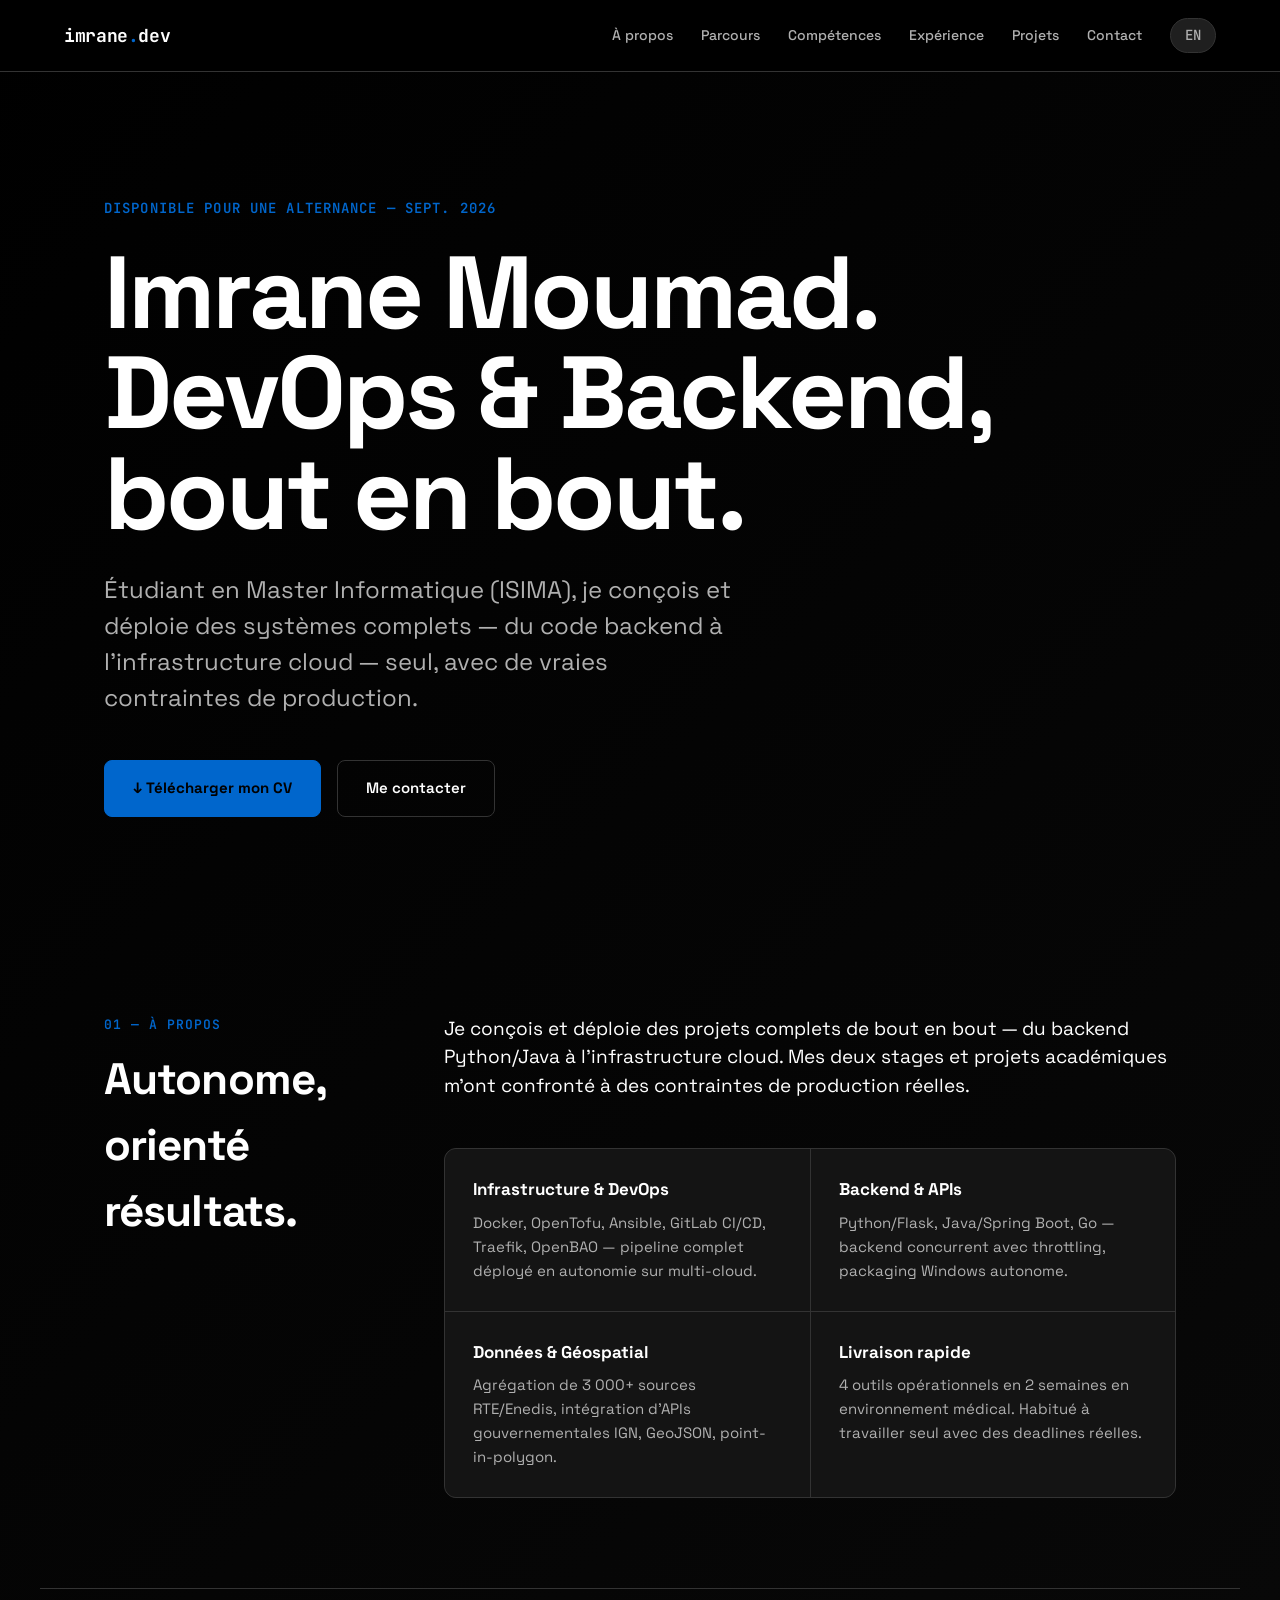
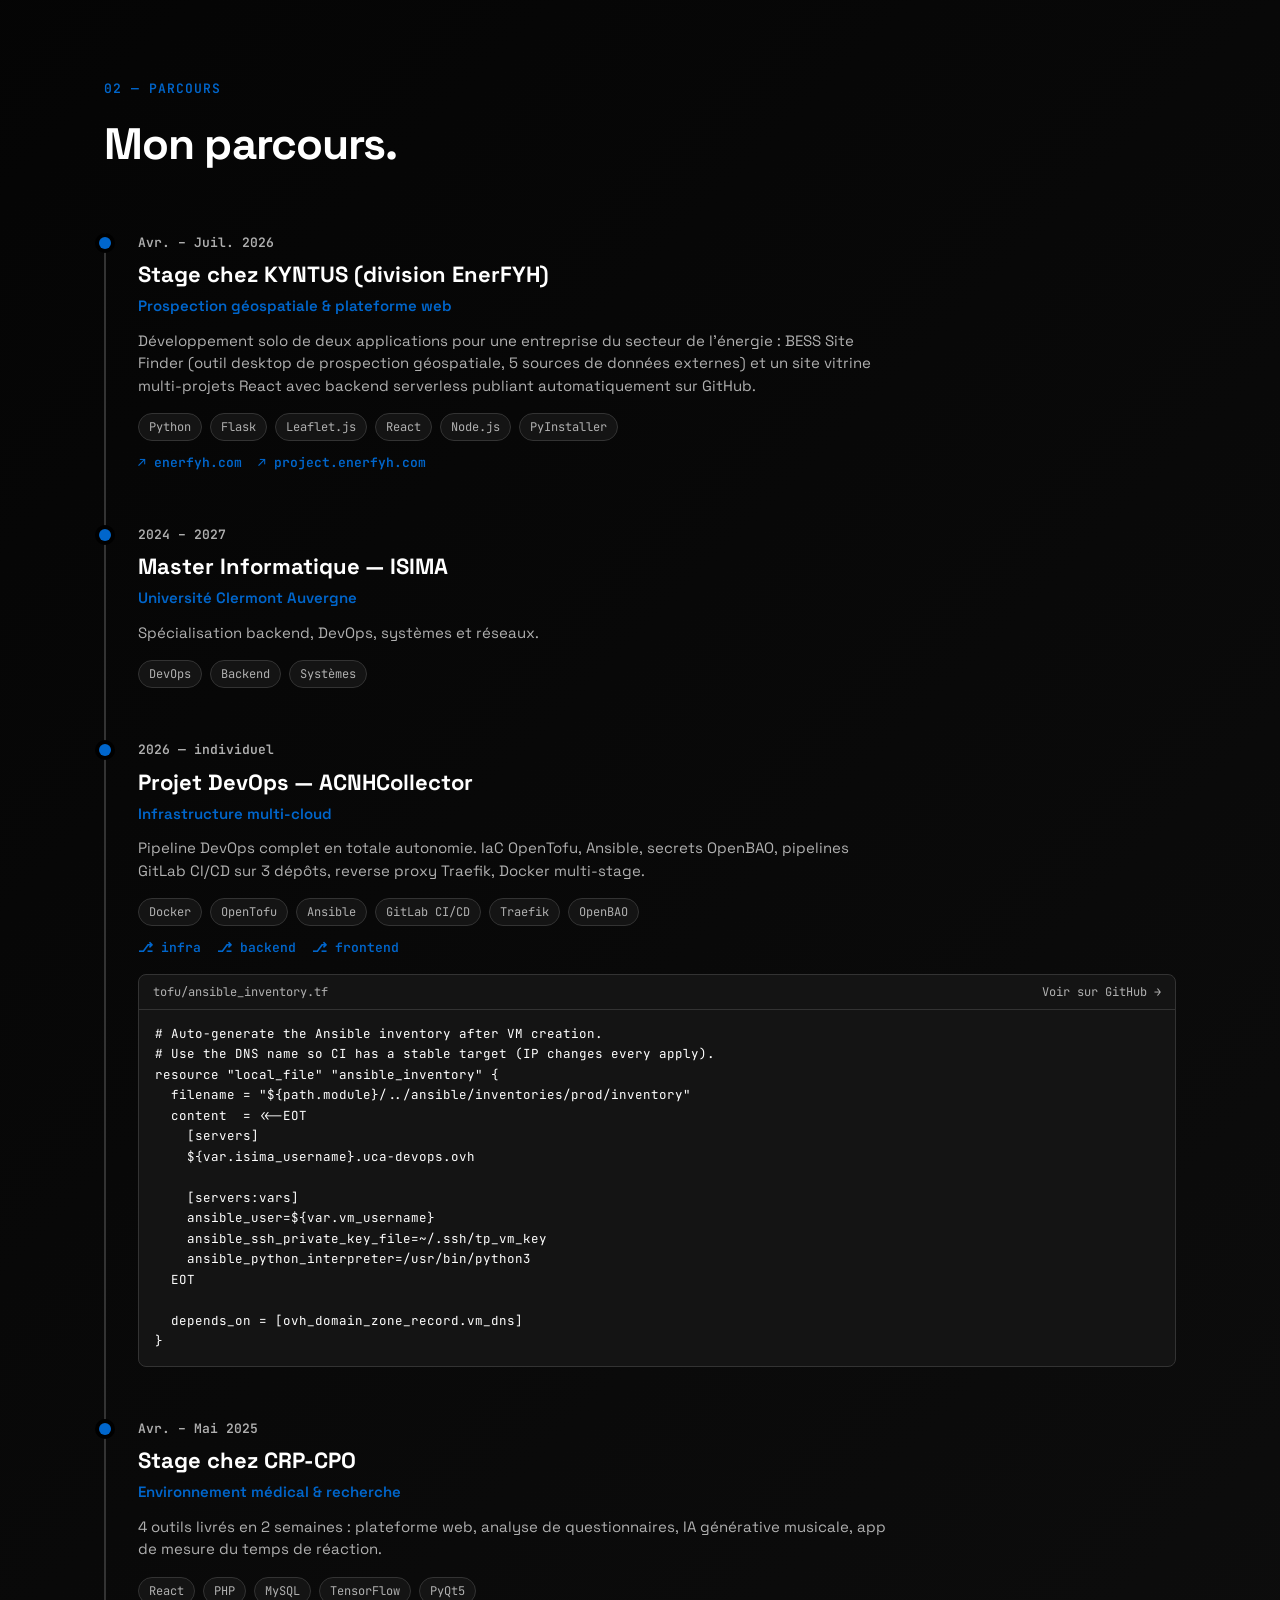
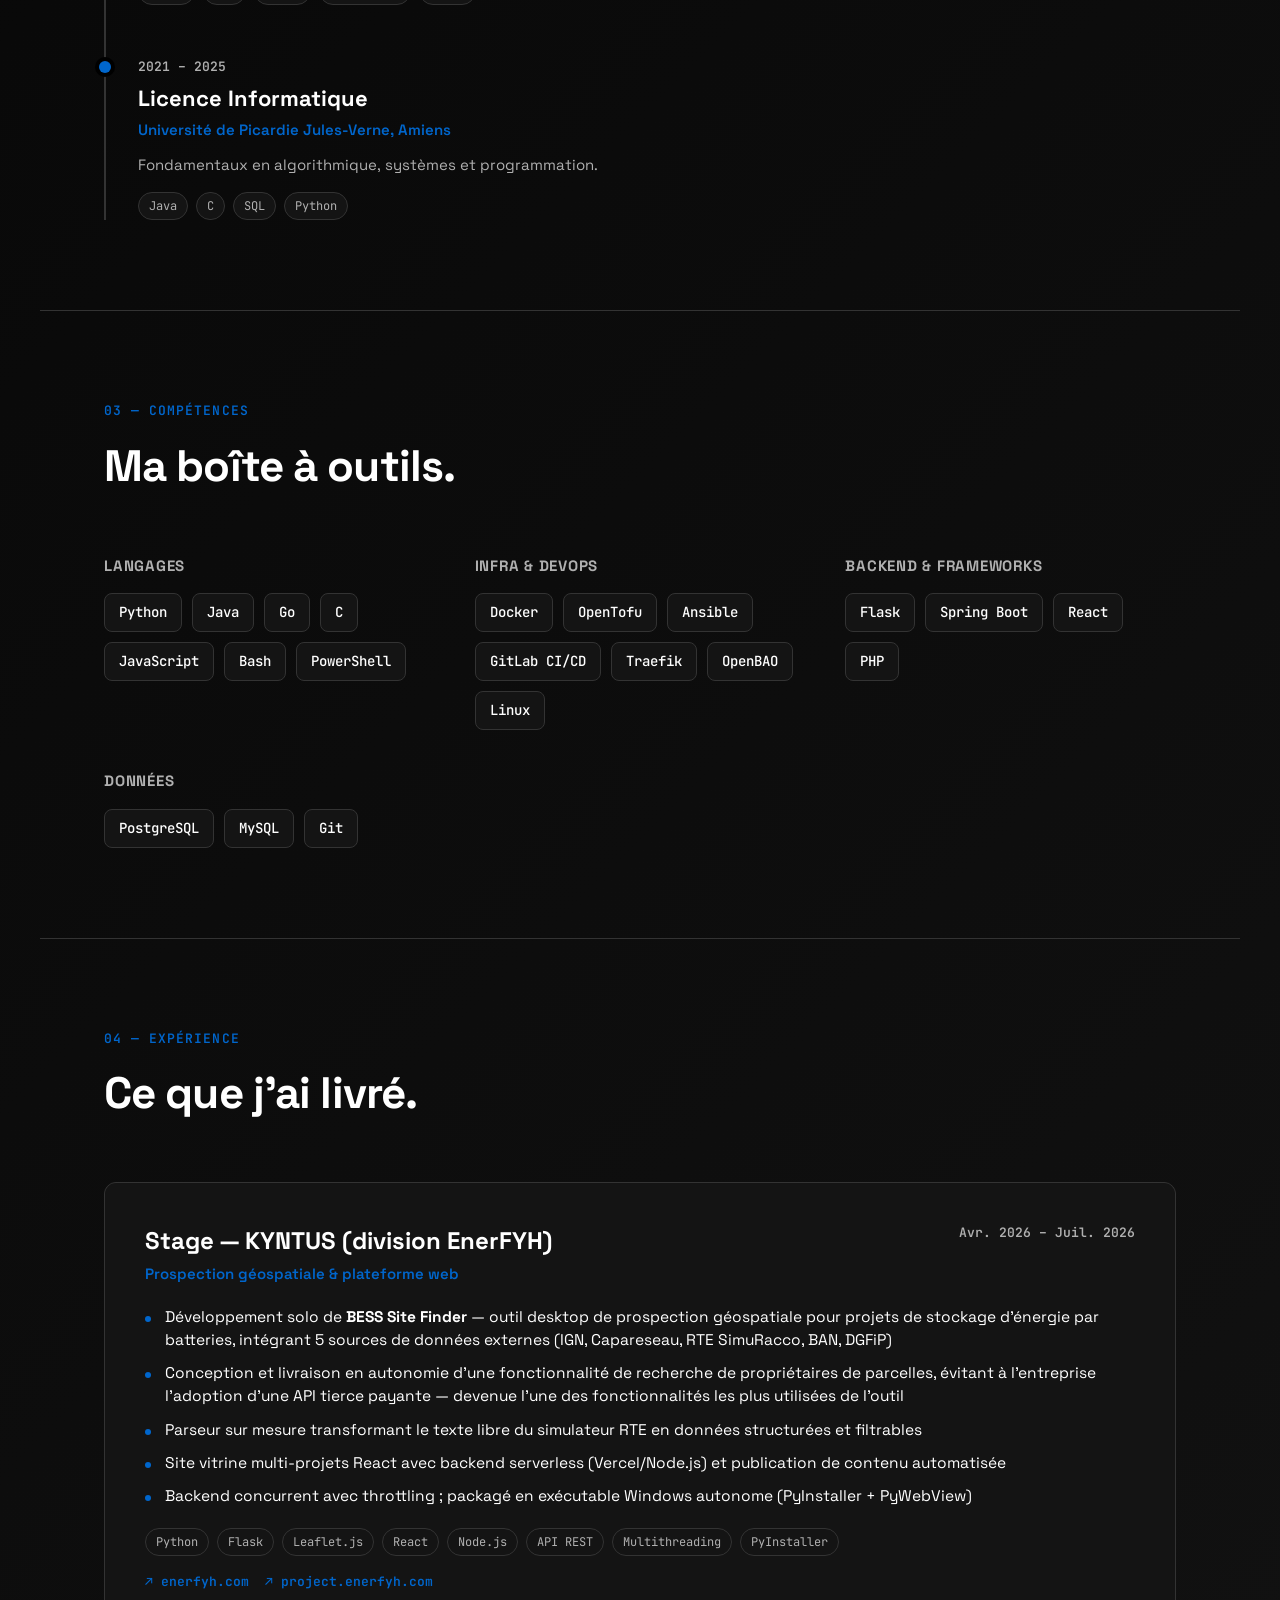
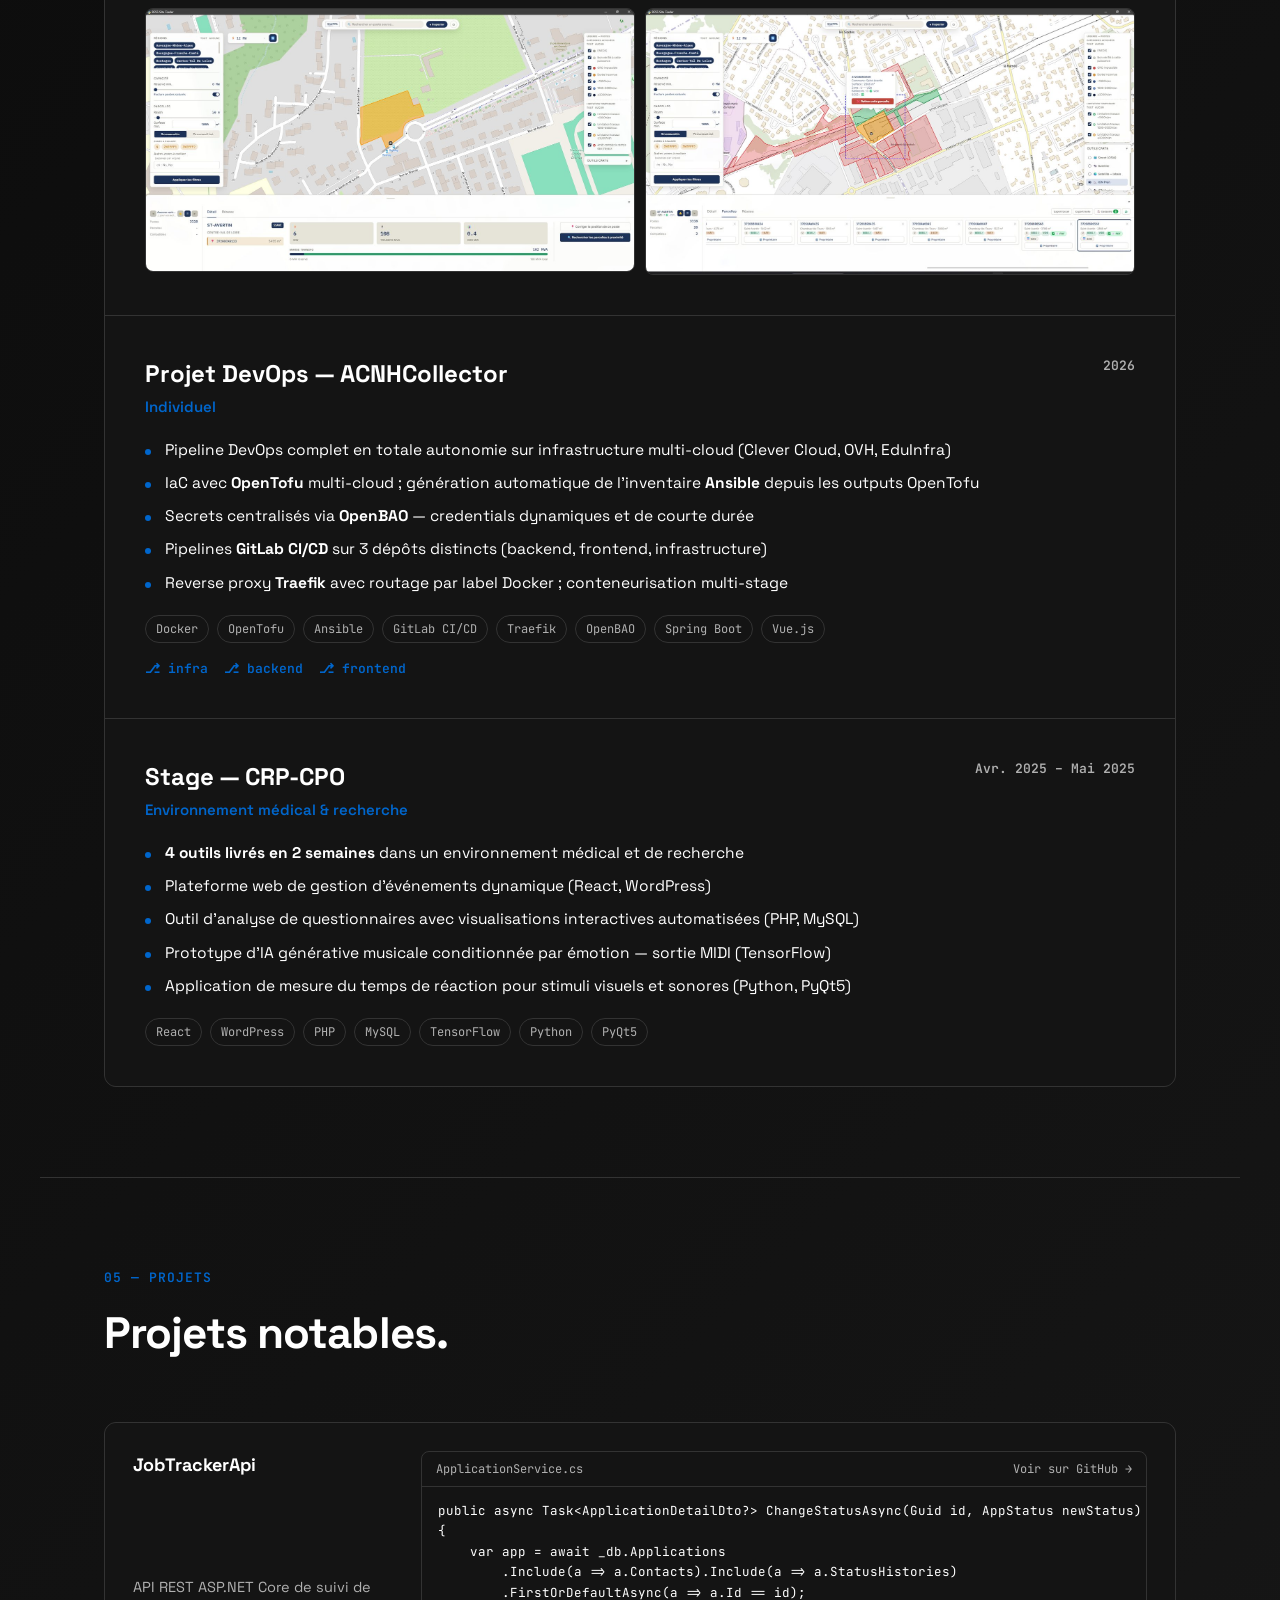
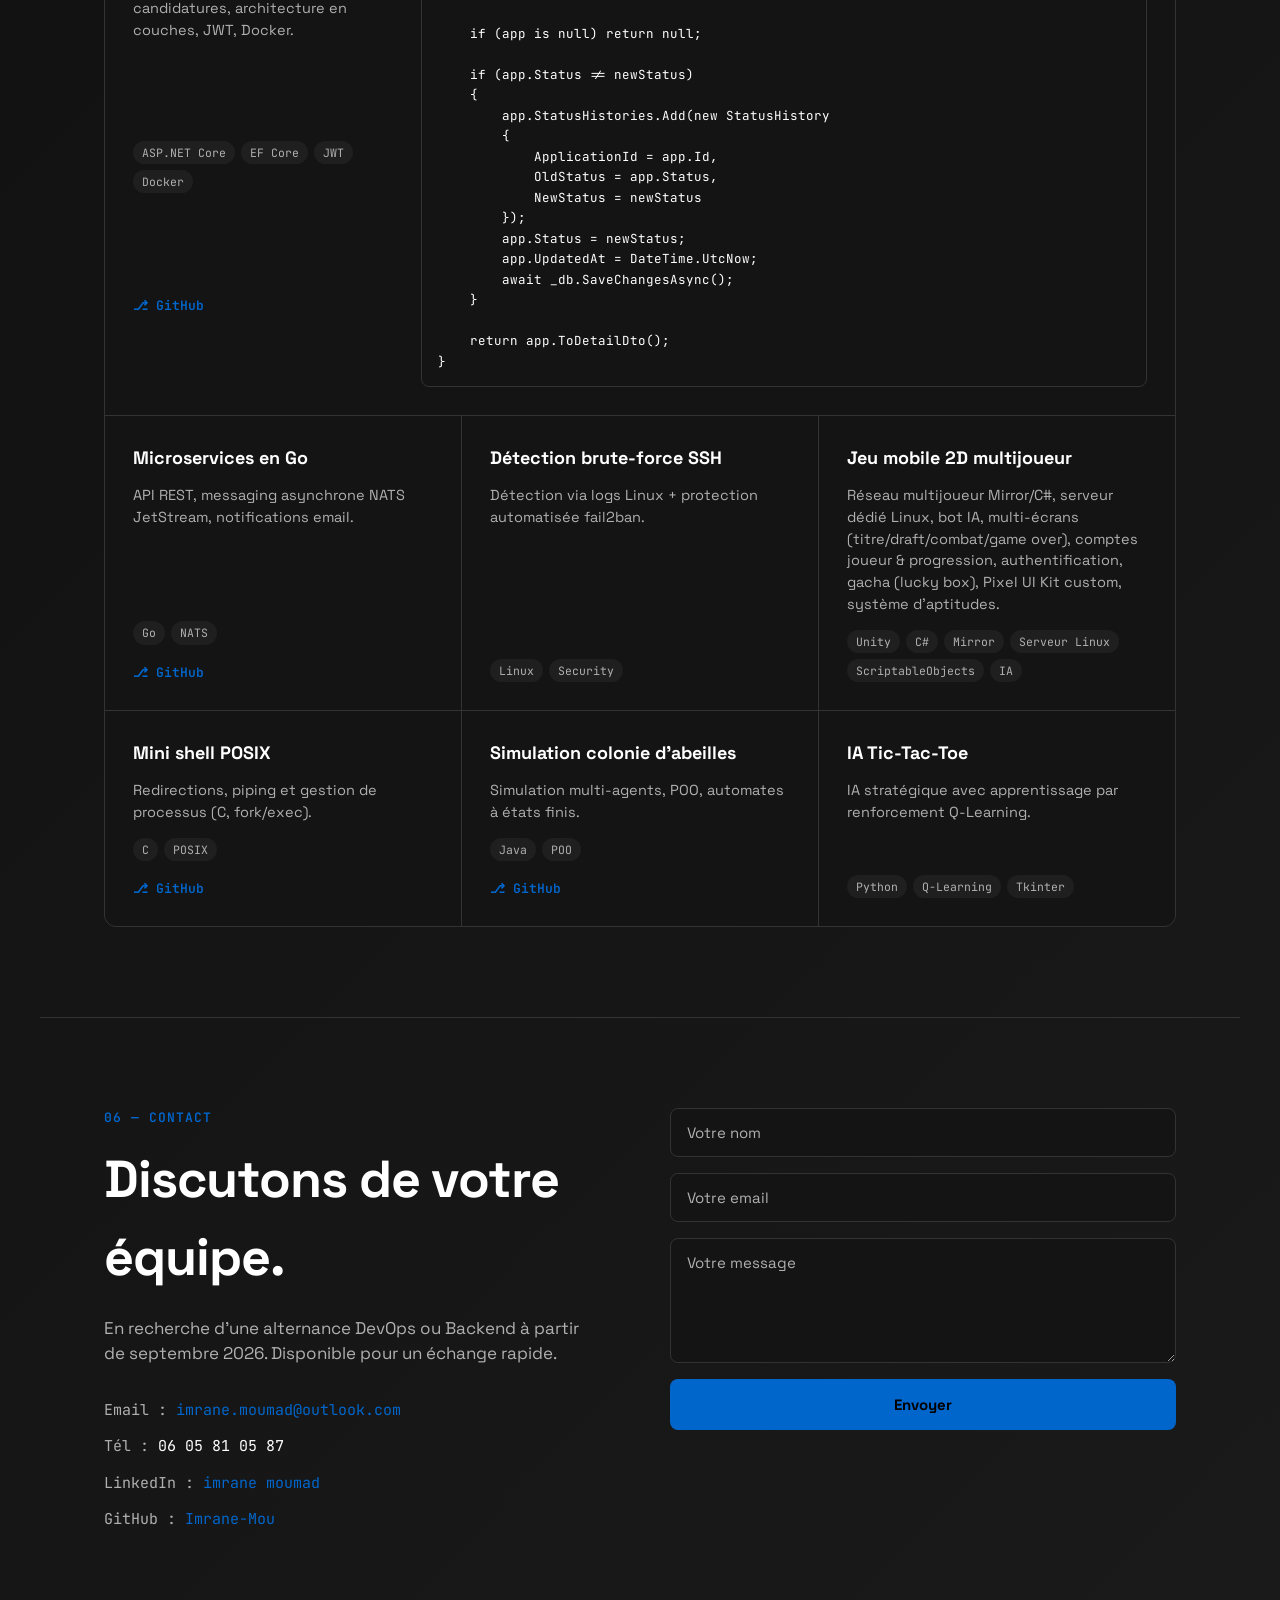
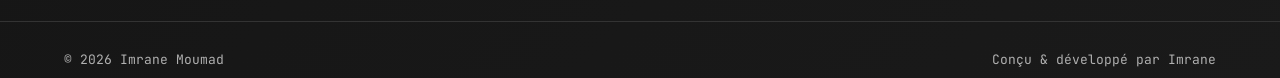
==== commit f48881c2: "Condense Unity project description to match other entries style Co-Authored-By: Claude Sonnet 4.6 <n" ====
--- a/index.html
+++ b/index.html
@@ -421,7 +421,7 @@
         </div>
         <div class="project-card">
           <div class="project-name">Jeu mobile 2D multijoueur</div>
-          <div class="project-desc">Jeu de match de gemmes avec réseau multijoueur (Mirror/C#), serveur dédié Linux, bot IA adverse, flux multi-écrans complet (titre, draft, combat, game over), système de comptes et progression joueur, authentification (login/register), système de gacha (lucky box), Pixel UI Kit custom (composants UI runtime réutilisables) et système d'aptitudes en combat.</div>
+          <div class="project-desc">Réseau multijoueur Mirror/C#, serveur dédié Linux, bot IA, multi-écrans (titre/draft/combat/game over), comptes joueur &amp; progression, authentification, gacha (lucky box), Pixel UI Kit custom, système d'aptitudes.</div>
           <div class="project-tags">
             <span class="project-tag">Unity</span>
             <span class="project-tag">C#</span>
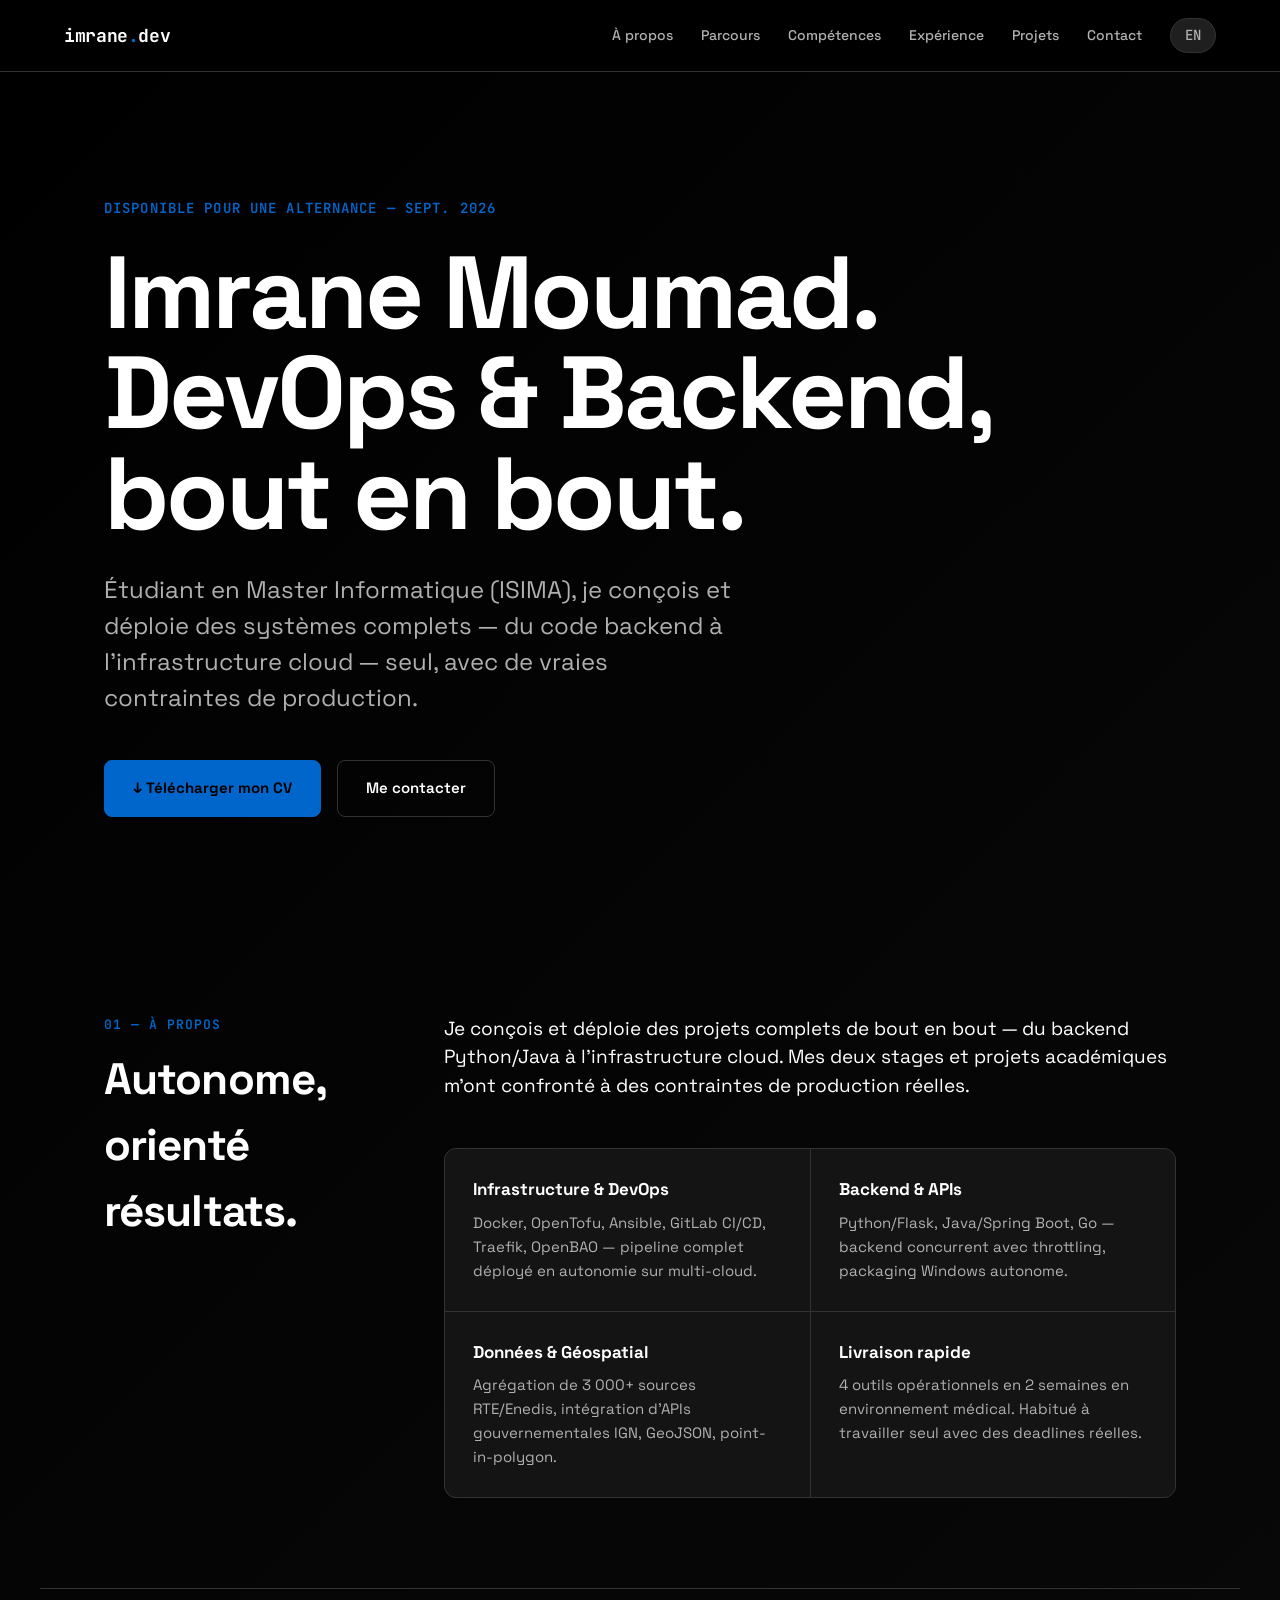
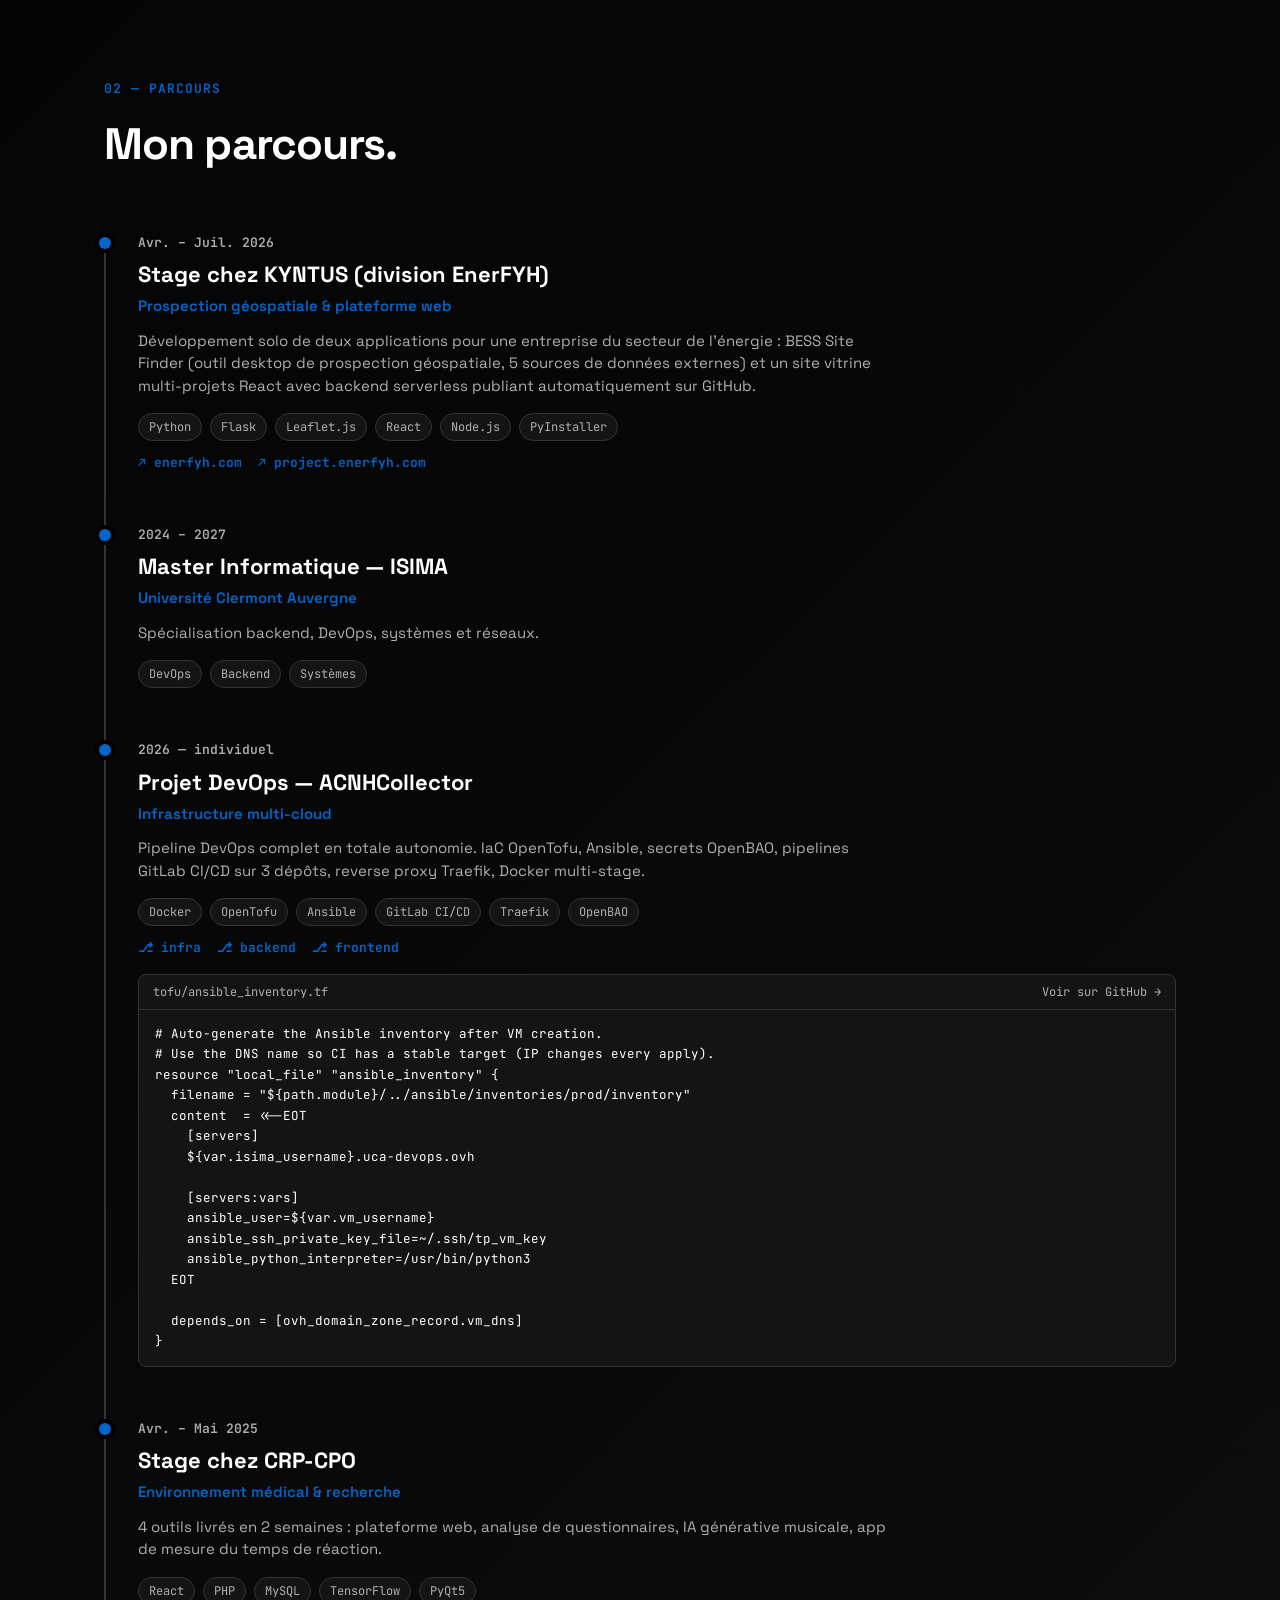
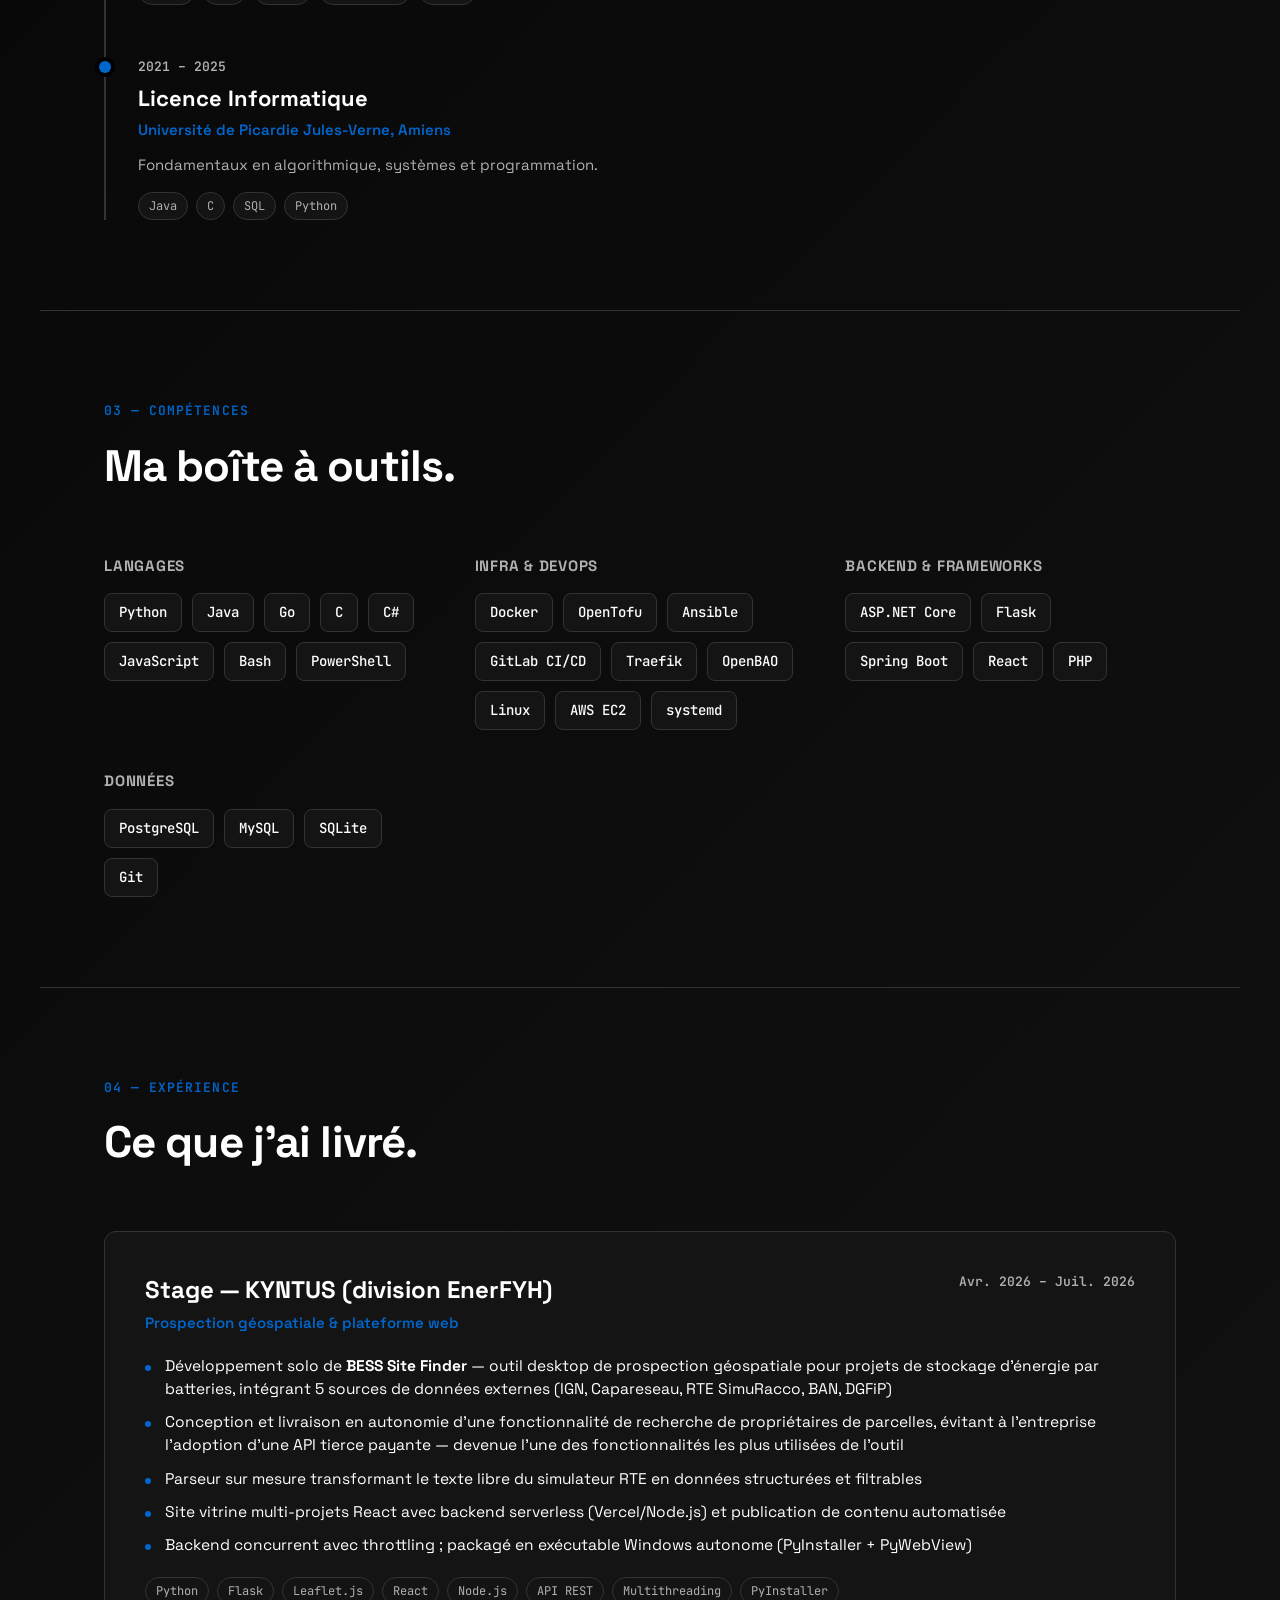
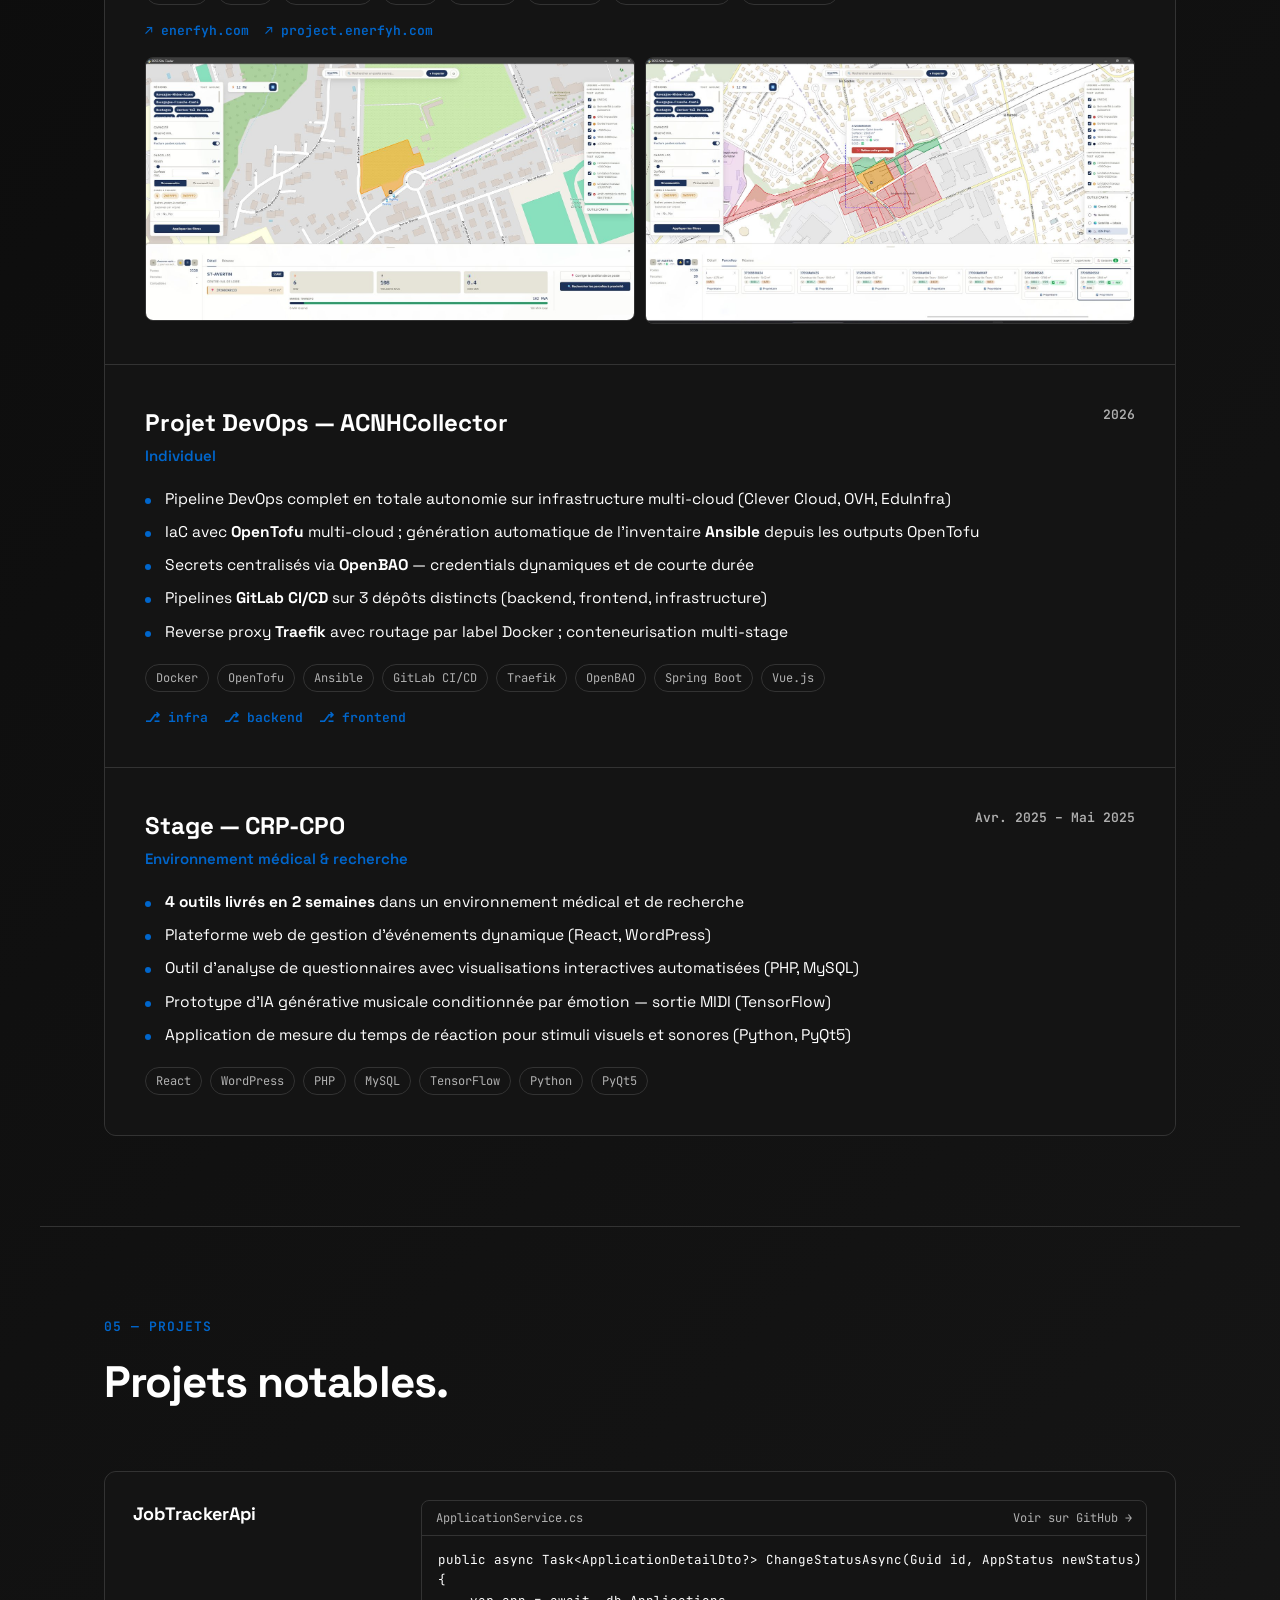
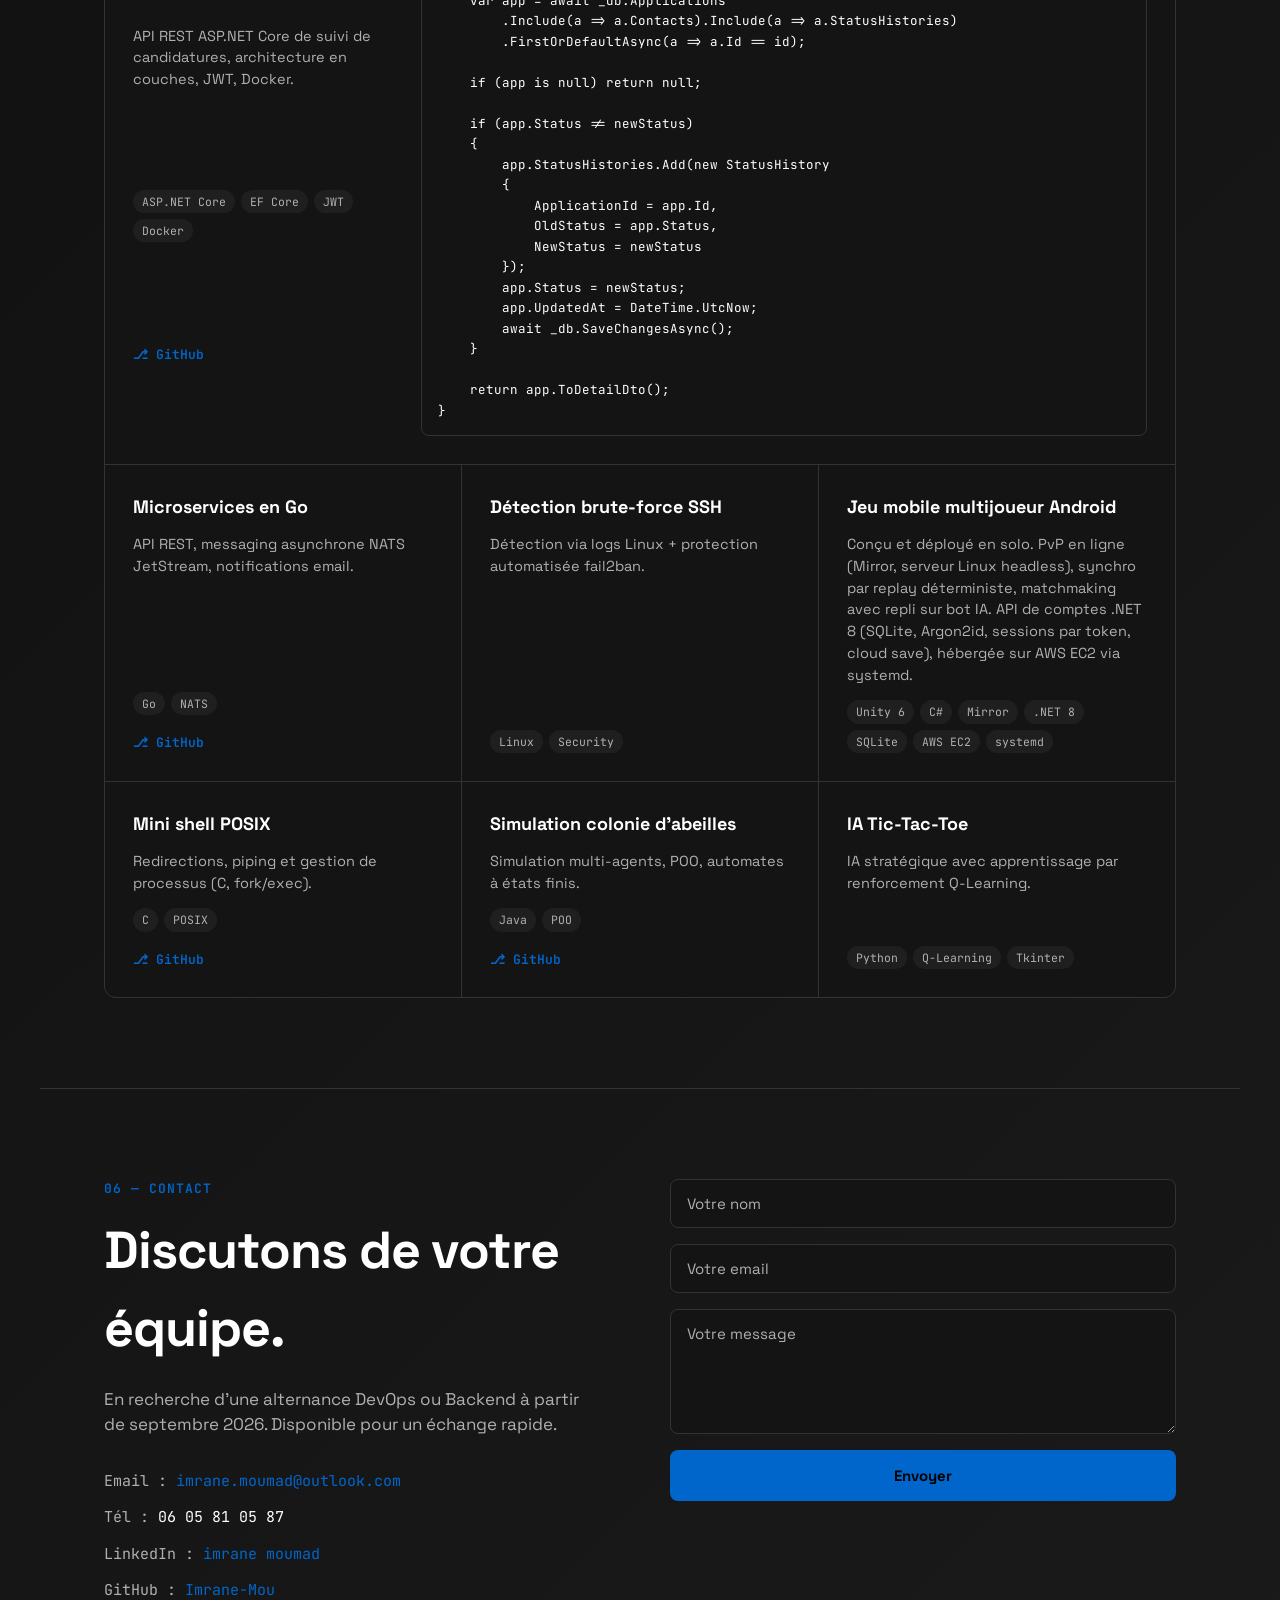
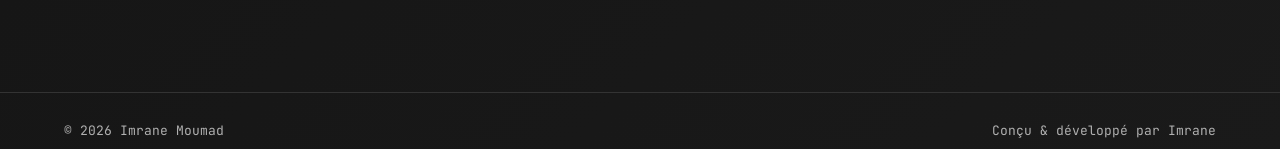
==== commit 19b6c5fc: "Add backend and infra details to game project entry The entry covered only the game client. It now i" ====
--- a/index.html
+++ b/index.html
@@ -220,6 +220,7 @@
             <span class="skill-pill">Java</span>
             <span class="skill-pill">Go</span>
             <span class="skill-pill">C</span>
+            <span class="skill-pill">C#</span>
             <span class="skill-pill">JavaScript</span>
             <span class="skill-pill">Bash</span>
             <span class="skill-pill">PowerShell</span>
@@ -235,11 +236,14 @@
             <span class="skill-pill">Traefik</span>
             <span class="skill-pill">OpenBAO</span>
             <span class="skill-pill">Linux</span>
+            <span class="skill-pill">AWS EC2</span>
+            <span class="skill-pill">systemd</span>
           </div>
         </div>
         <div>
           <div class="skill-group-name">Backend & Frameworks</div>
           <div class="skill-pills">
+            <span class="skill-pill">ASP.NET Core</span>
             <span class="skill-pill">Flask</span>
             <span class="skill-pill">Spring Boot</span>
             <span class="skill-pill">React</span>
@@ -251,6 +255,7 @@
           <div class="skill-pills">
             <span class="skill-pill">PostgreSQL</span>
             <span class="skill-pill">MySQL</span>
+            <span class="skill-pill">SQLite</span>
             <span class="skill-pill">Git</span>
           </div>
         </div>
@@ -420,15 +425,16 @@
           </div>
         </div>
         <div class="project-card">
-          <div class="project-name">Jeu mobile 2D multijoueur</div>
-          <div class="project-desc">Réseau multijoueur Mirror/C#, serveur dédié Linux, bot IA, multi-écrans (titre/draft/combat/game over), comptes joueur &amp; progression, authentification, gacha (lucky box), Pixel UI Kit custom, système d'aptitudes.</div>
-          <div class="project-tags">
-            <span class="project-tag">Unity</span>
+          <div class="project-name">Jeu mobile multijoueur Android</div>
+          <div class="project-desc">Conçu et déployé en solo. PvP en ligne (Mirror, serveur Linux headless), synchro par replay déterministe, matchmaking avec repli sur bot IA. API de comptes .NET 8 (SQLite, Argon2id, sessions par token, cloud save), hébergée sur AWS EC2 via systemd.</div>
+          <div class="project-tags">
+            <span class="project-tag">Unity 6</span>
             <span class="project-tag">C#</span>
             <span class="project-tag">Mirror</span>
-            <span class="project-tag">Serveur Linux</span>
-            <span class="project-tag">ScriptableObjects</span>
-            <span class="project-tag">IA</span>
+            <span class="project-tag">.NET 8</span>
+            <span class="project-tag">SQLite</span>
+            <span class="project-tag">AWS EC2</span>
+            <span class="project-tag">systemd</span>
           </div>
         </div>
         <div class="project-card">
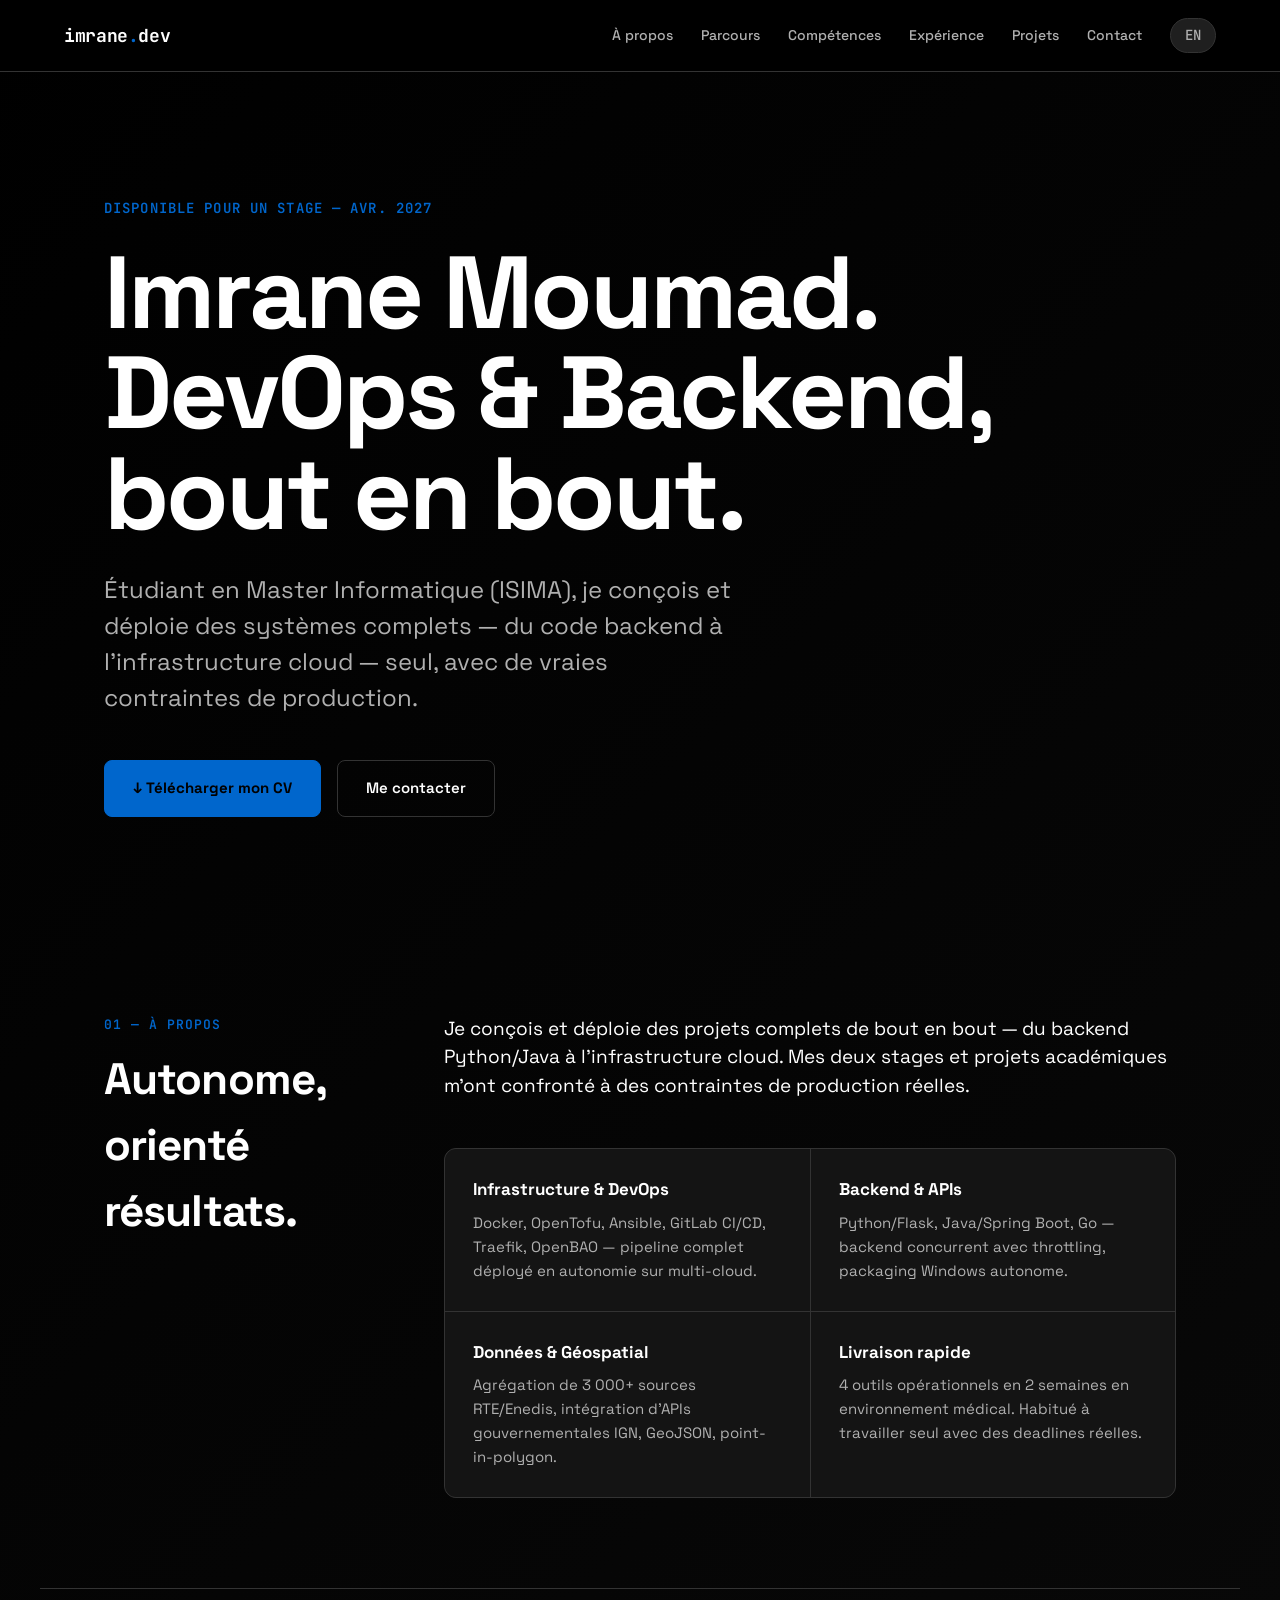
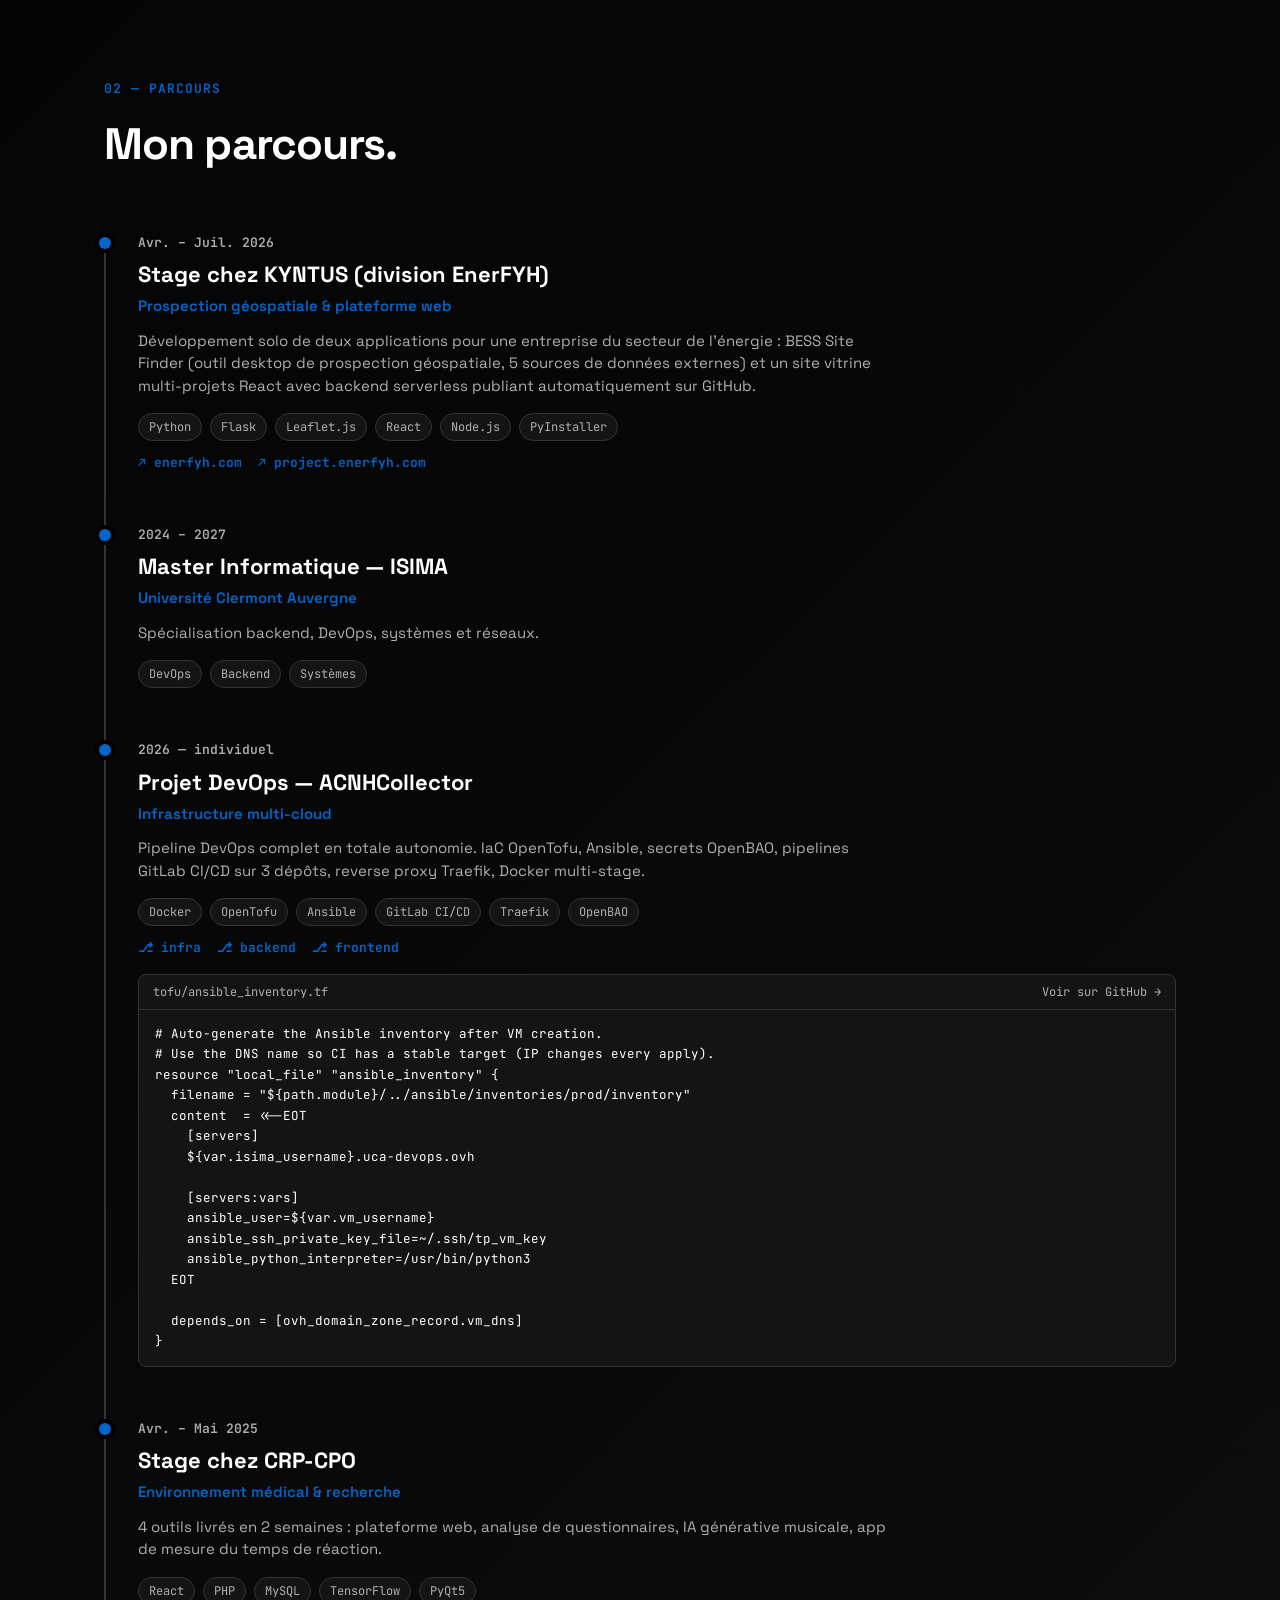
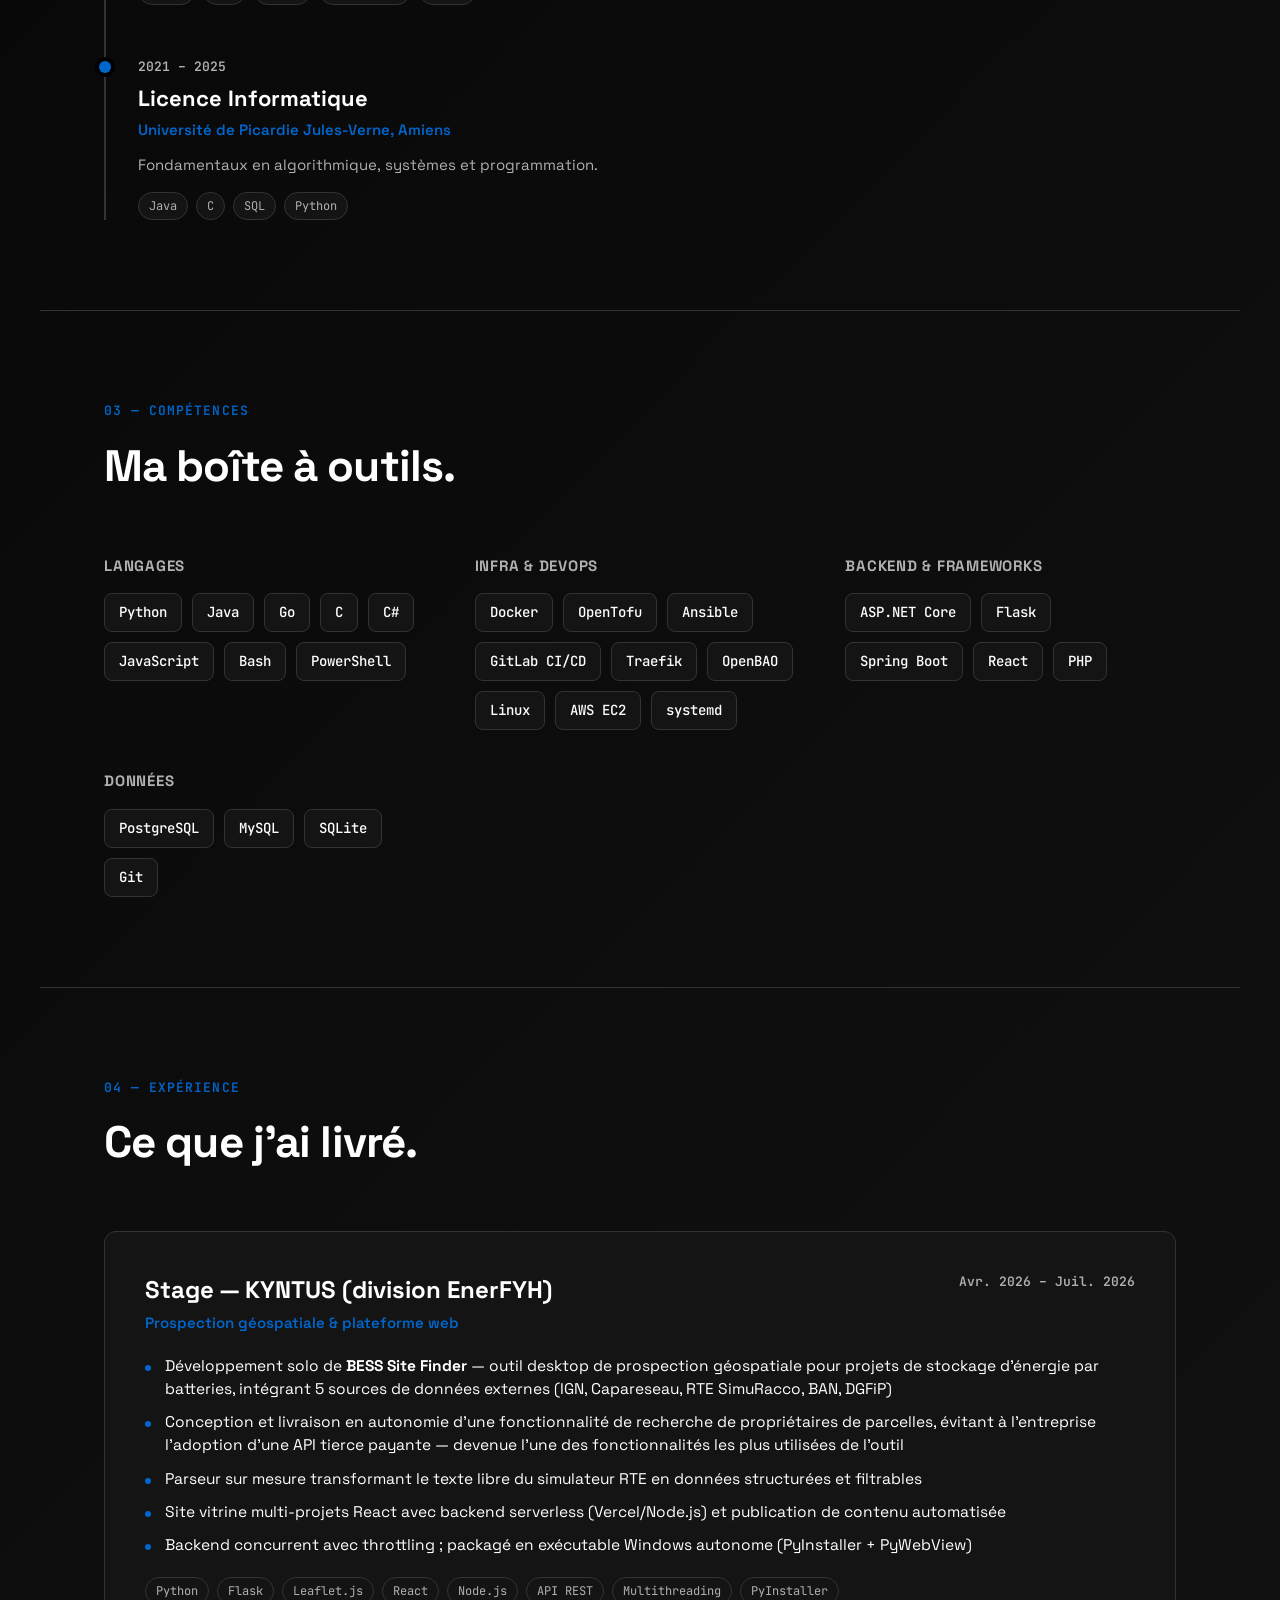
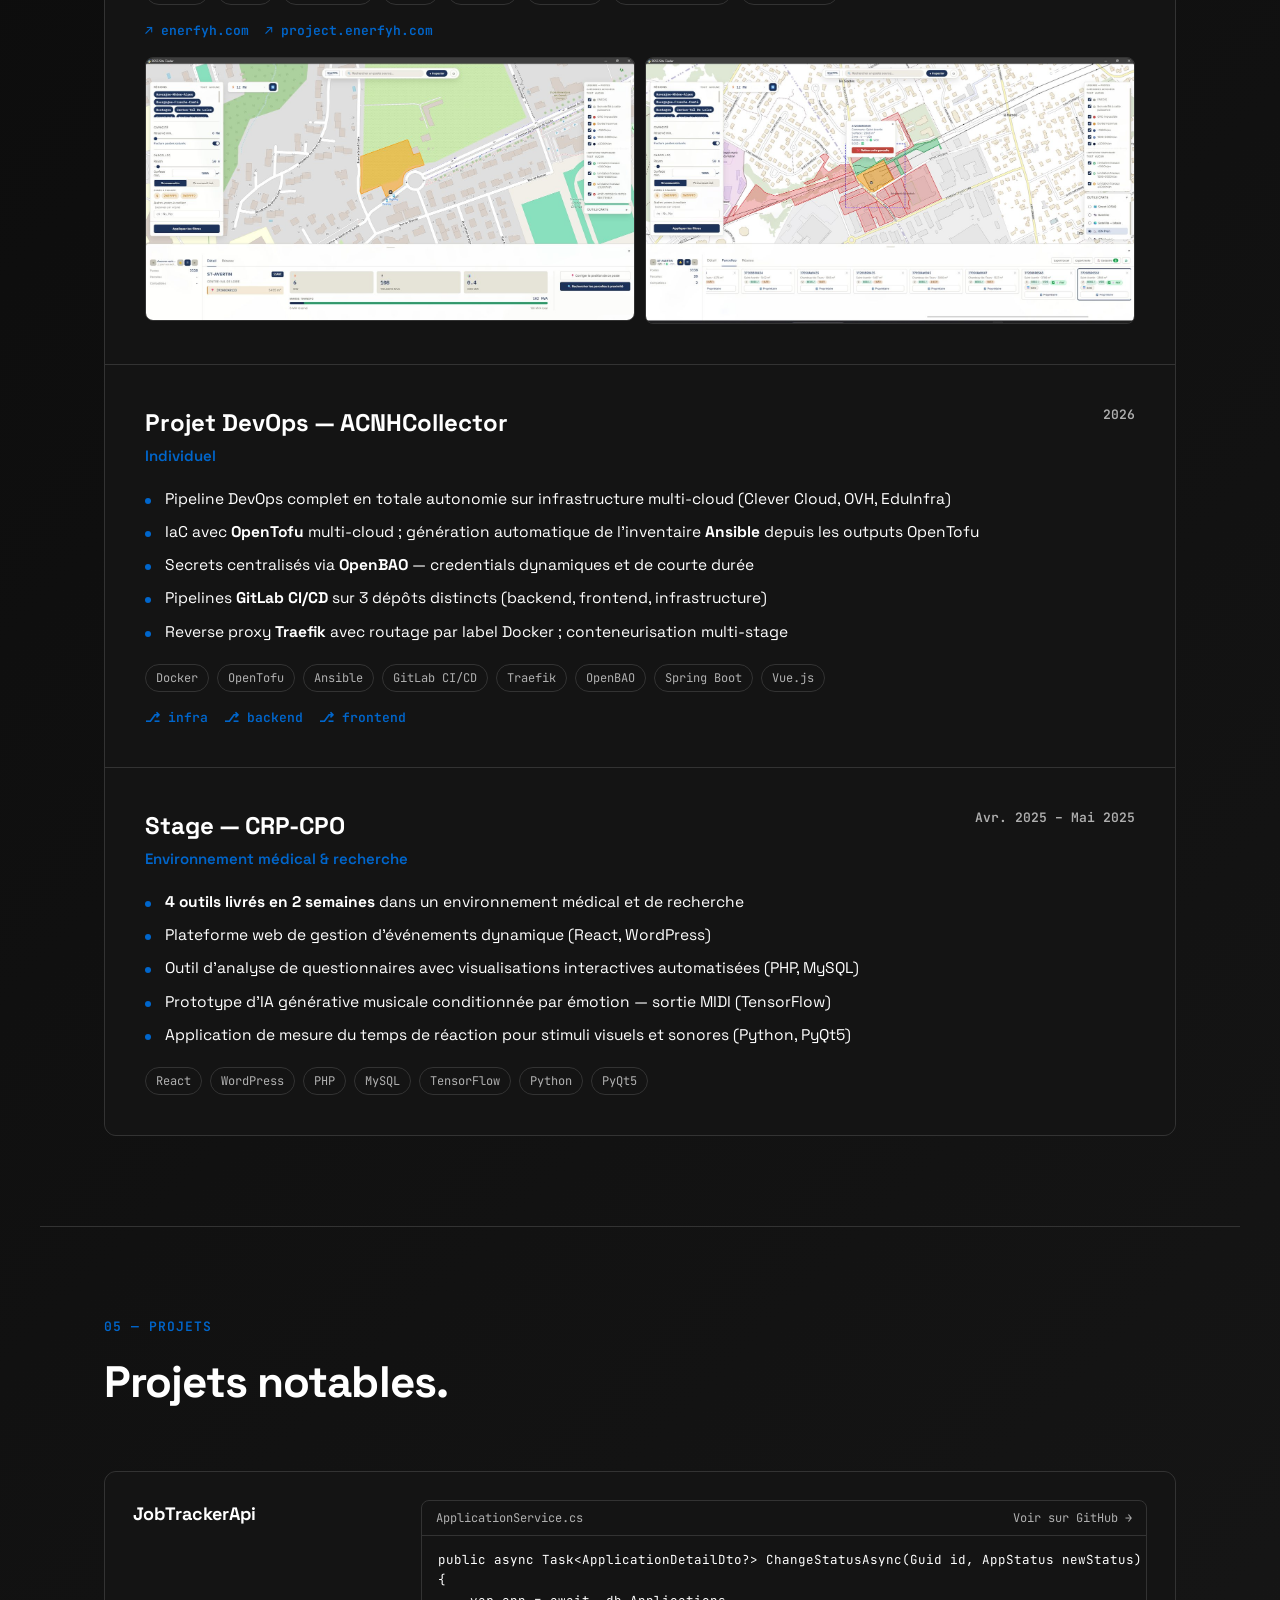
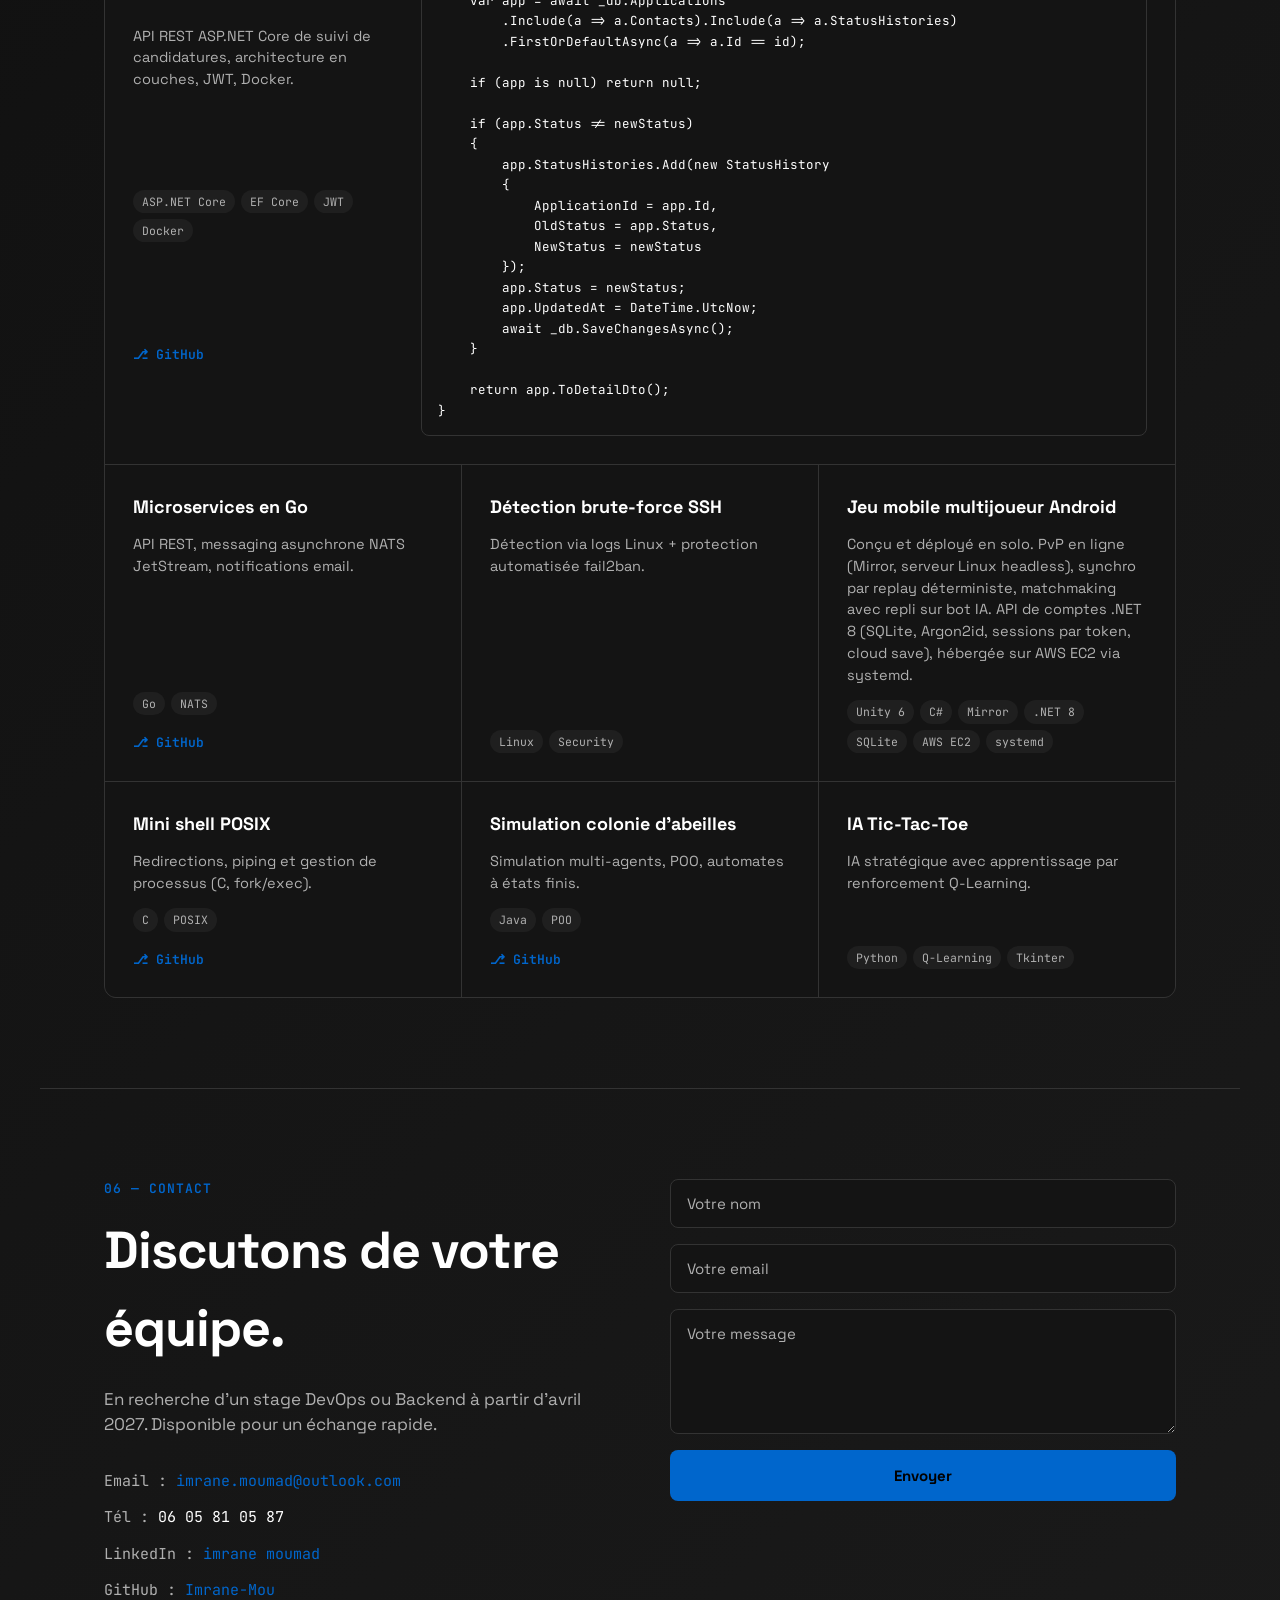
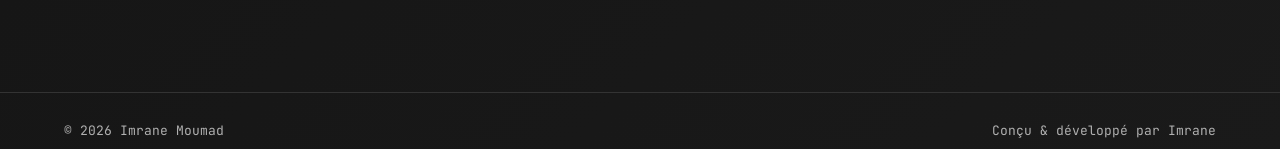
==== commit 62e8516a: "Switch availability from alternance to internship starting April 2027" ====
--- a/index.html
+++ b/index.html
@@ -15,7 +15,7 @@
   <!-- Open Graph / LinkedIn preview -->
   <meta property="og:type" content="website" />
   <meta property="og:url" content="https://imrane-mou.github.io/portfolio/" />
-  <meta property="og:title" content="Imrane Moumad — DevOps & Backend | Alternance 2026" />
+  <meta property="og:title" content="Imrane Moumad — DevOps & Backend | Stage 2027" />
   <meta property="og:description" content="Étudiant Master Informatique ISIMA, spécialisé DevOps et Backend. Pipeline multi-cloud, Docker, OpenTofu, Ansible, GitLab CI/CD, Python, Java." />
 
   <!-- Twitter/general -->
@@ -44,7 +44,7 @@
     </nav>
 
     <header class="site-header" id="top">
-      <div class="hero-badge">Disponible pour une alternance — Sept. 2026</div>
+      <div class="hero-badge">Disponible pour un stage — Avr. 2027</div>
       <h1>Imrane Moumad. DevOps & Backend, bout en bout.</h1>
       <p class="hero-subtitle">Étudiant en Master Informatique (ISIMA), je conçois et déploie des systèmes complets — du code backend à l'infrastructure cloud — seul, avec de vraies contraintes de production.</p>
       <div class="hero-ctas">
@@ -479,7 +479,7 @@
         <div>
           <div class="section-eyebrow">06 — Contact</div>
           <h2>Discutons de votre équipe.</h2>
-          <p class="contact-lead">En recherche d'une alternance DevOps ou Backend à partir de septembre 2026. Disponible pour un échange rapide.</p>
+          <p class="contact-lead">En recherche d'un stage DevOps ou Backend à partir d'avril 2027. Disponible pour un échange rapide.</p>
           <div class="contact-details">
             <div><span class="label">Email : </span><a href="mailto:imrane.moumad@outlook.com" data-copied-msg="Email copié !">imrane.moumad@outlook.com</a></div>
             <div><span class="label">Tél : </span><span>06 05 81 05 87</span></div>
